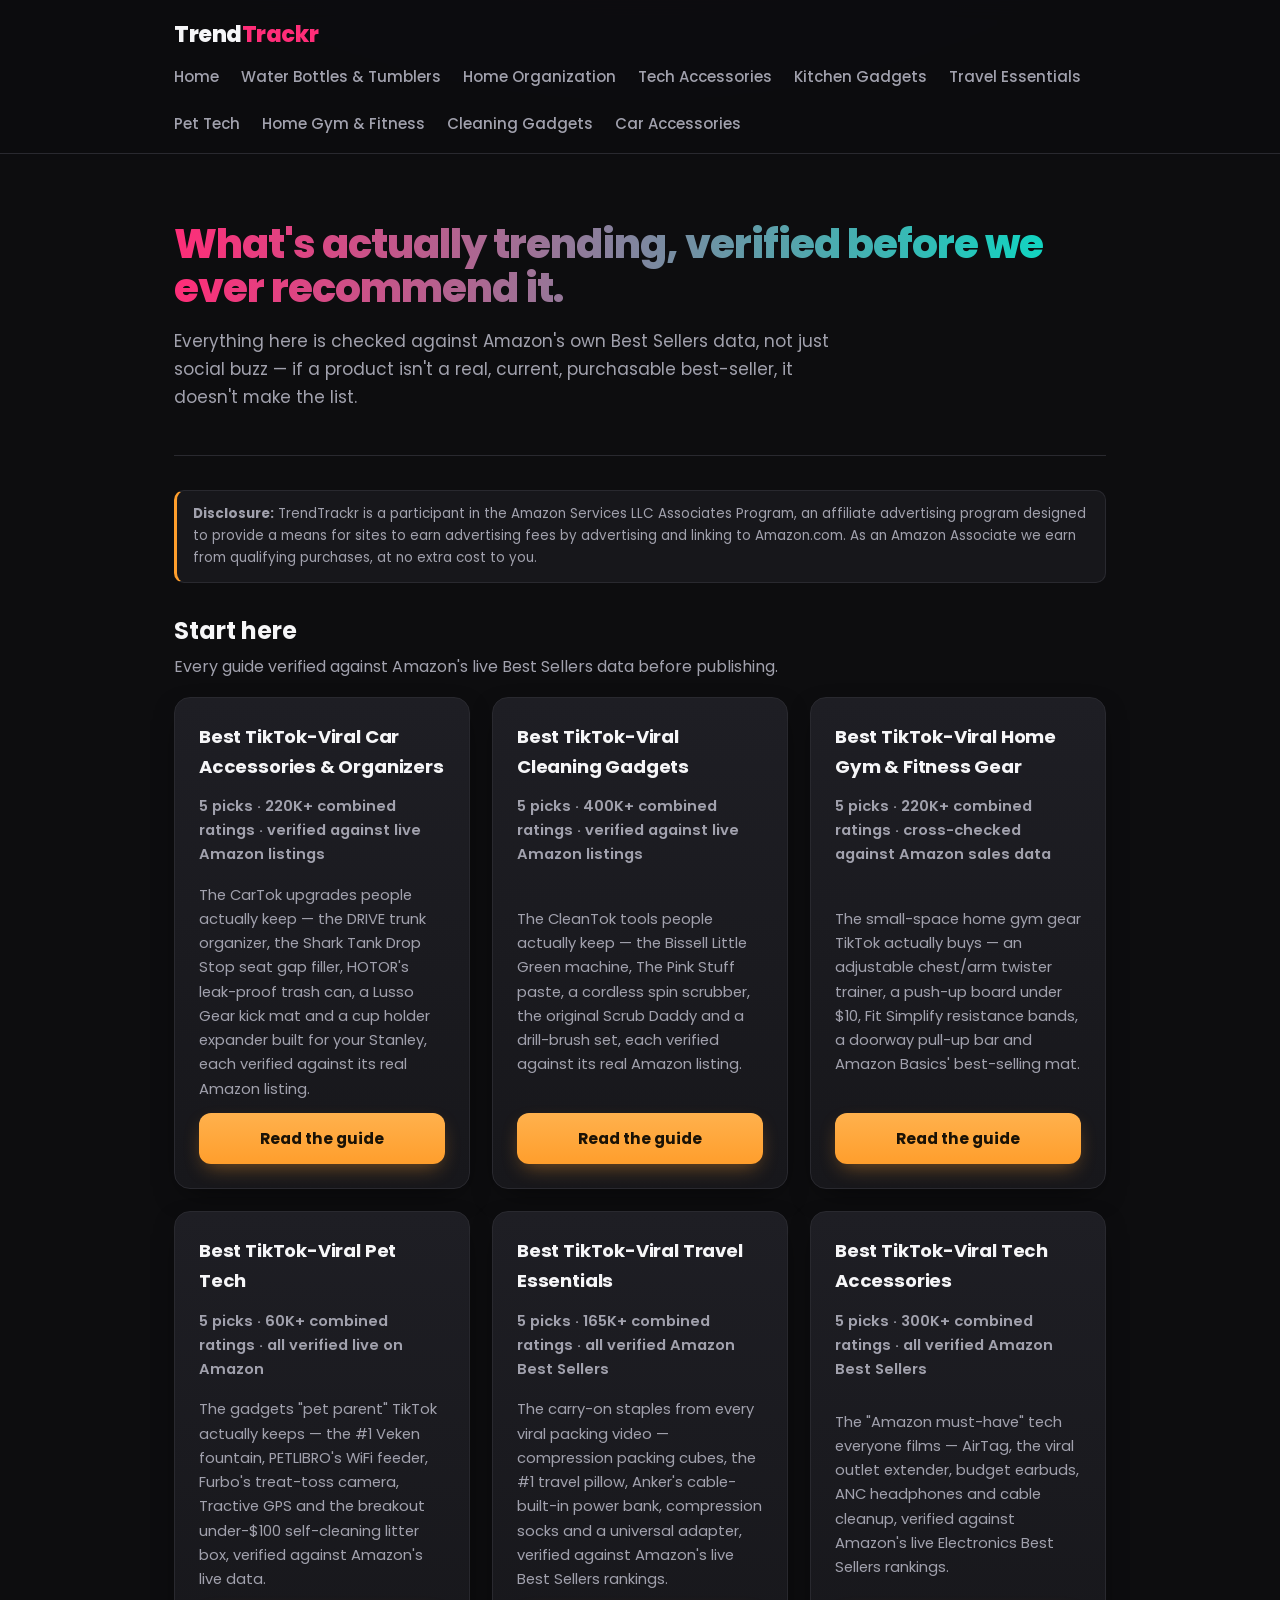
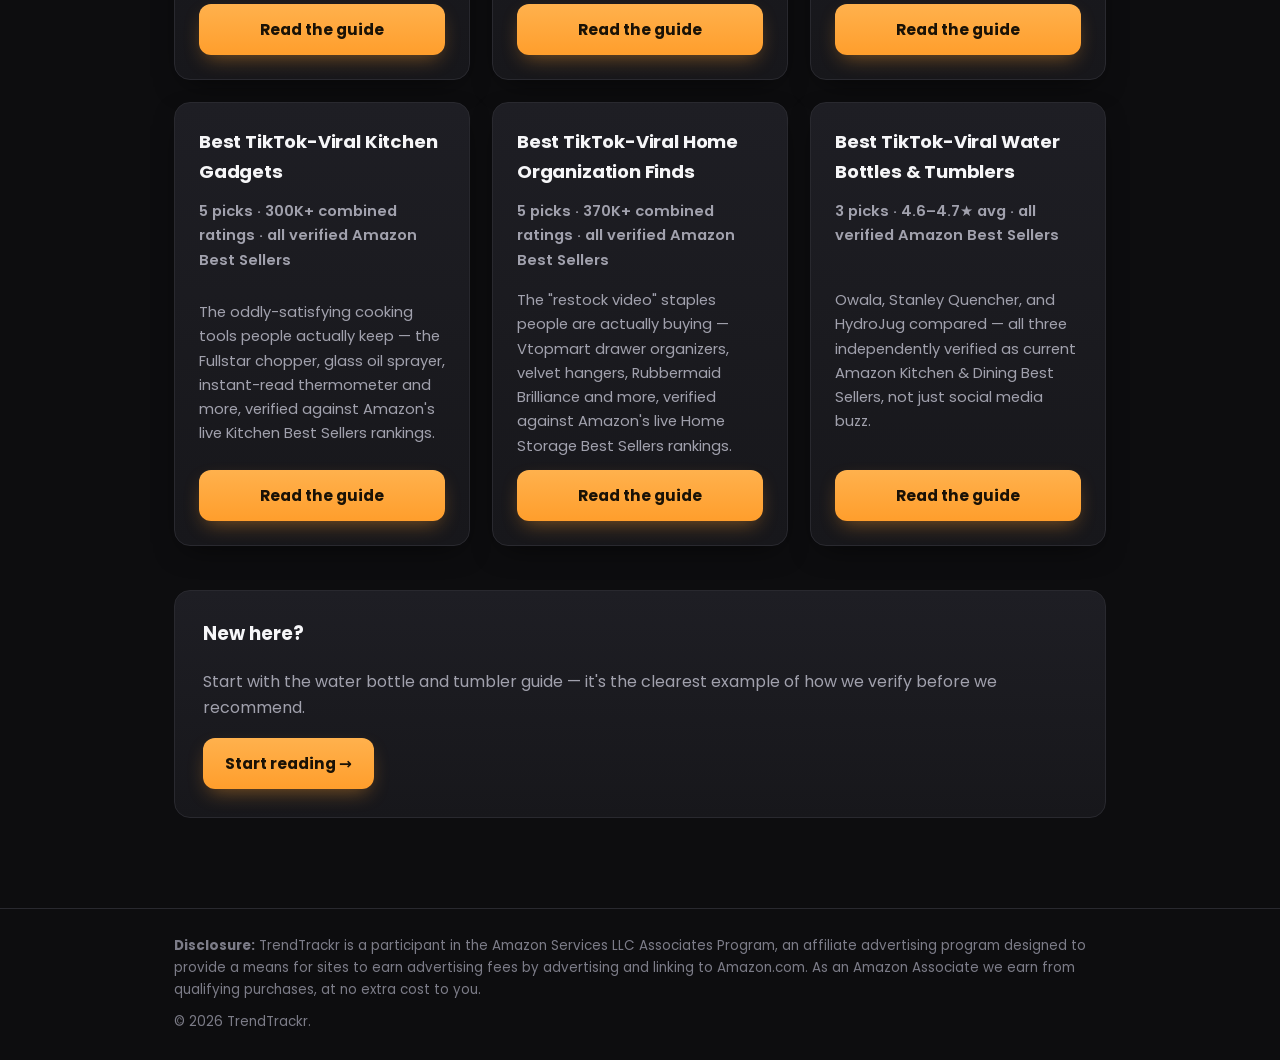
==== index.html @ 3c00b28a "Homepage card + nav link + sitemap entry for car accessories article" ====
<!DOCTYPE html>
<html lang="en">
<head>
<meta charset="UTF-8">
<meta name="viewport" content="width=device-width, initial-scale=1.0">
<title>TrendTrackr | What's Actually Trending, Verified</title>
<meta name="description" content="TikTok-viral products, checked against real Amazon Best Sellers data before we ever recommend them.">
<meta name="google-site-verification" content="r_B2zjiQAnIxKXjJ2a3pDWvIfZDpIM44i33YSYHviGo" />
<meta name="p:domain_verify" content="13d954aa03de119d3a47d94565e8476b"/>
<meta property="og:type" content="website">
<meta property="og:title" content="TrendTrackr | What's Actually Trending, Verified">
<meta property="og:description" content="TikTok-viral products, checked against real Amazon Best Sellers data before we ever recommend them.">
<meta property="og:image" content="https://jcallahan10.github.io/trendtrackr/images/og-water-bottles.png">
<meta property="og:image:width" content="1200">
<meta property="og:image:height" content="630">
<meta property="og:url" content="https://jcallahan10.github.io/trendtrackr/">
<meta name="twitter:card" content="summary_large_image">
<meta name="twitter:title" content="TrendTrackr | What's Actually Trending, Verified">
<meta name="twitter:image" content="https://jcallahan10.github.io/trendtrackr/images/og-water-bottles.png">
<link rel="stylesheet" href="css/style.css">

<!-- ================= ANALYTICS TRACKERS (placeholders — swap IDs before relying on the data) ================= -->
<script async src="https://www.googletagmanager.com/gtag/js?id=G-QZNTTBBY76"></script>
<script>
window.dataLayer = window.dataLayer || [];
function gtag(){dataLayer.push(arguments);}
gtag('js', new Date());
gtag('config', 'G-QZNTTBBY76'); // Real GA4 property: TrendTrackr (created 2026-07-17)
</script>
<script>
!function(e){if(!window.pintrk){window.pintrk=function(){window.pintrk.queue.push(
Array.prototype.slice.call(arguments))};var n=window.pintrk;n.queue=[],n.version="3.0";
var t=document.createElement("script");t.async=!0,t.src=e;var r=document.getElementsByTagName("script")[0];
r.parentNode.insertBefore(t,r)}}("https://s.pinimg.com/ct/core.js");
pintrk('load', 'PINTEREST_TAG_ID_PLACEHOLDER'); // TODO: still needs a real Pinterest tag ID (no Pinterest business account set up yet)
pintrk('page');
</script>
<script>
// Shared click/scroll tracking helper — used on this page and every article page.
// This is what feeds the per-product CTR the CRO subagent script reads from GA4.
function ttTrack(eventName, label){
if (typeof gtag === 'function') gtag('event', eventName, { link_label: label });
if (typeof pintrk === 'function') pintrk('track', 'custom', { event_name: eventName, label: label });
}
window.addEventListener('DOMContentLoaded', function(){
let maxScroll = 0;
window.addEventListener('scroll', function(){
const scrollable = document.body.scrollHeight - window.innerHeight;
if (scrollable <= 0) return;
const pct = Math.round((window.scrollY / scrollable) * 100);
if (pct >= maxScroll + 25) { maxScroll = pct; ttTrack('scroll_depth', pct + '%'); }
});
});
</script>
<!-- /================= END ANALYTICS TRACKERS ================= -->
</head>
<body>

<header class="site">
<div class="wrap">
<div class="logo">Trend<span>Trackr</span></div>
<nav class="site">
<a href="index.html">Home</a>
<a href="articles/best-viral-water-bottles-tumblers.html">Water Bottles &amp; Tumblers</a>
<a href="articles/best-tiktok-viral-home-organization.html">Home Organization</a>
<a href="articles/best-tiktok-viral-tech-accessories.html">Tech Accessories</a>
<a href="articles/best-tiktok-viral-kitchen-gadgets.html">Kitchen Gadgets</a>
<a href="articles/best-tiktok-viral-travel-essentials.html">Travel Essentials</a>
<a href="articles/best-tiktok-viral-pet-tech.html">Pet Tech</a>
<a href="articles/best-tiktok-viral-home-gym-fitness.html">Home Gym &amp; Fitness</a>
<a href="articles/best-tiktok-viral-cleaning-gadgets.html">Cleaning Gadgets</a>
<a href="articles/best-tiktok-viral-car-accessories.html">Car Accessories</a>
</nav>
</div>
</header>

<main>
<div class="hero">
<h1>What's actually trending, verified before we ever recommend it.</h1>
<p>Everything here is checked against Amazon's own Best Sellers data, not just social buzz — if a product isn't a real, current, purchasable best-seller, it doesn't make the list.</p>
</div>

<section class="disclosure">
<strong>Disclosure:</strong> TrendTrackr is a participant in the Amazon Services LLC Associates Program, an affiliate advertising program designed to provide a means for sites to earn advertising fees by advertising and linking to Amazon.com. As an Amazon Associate we earn from qualifying purchases, at no extra cost to you.
</section>

<h2 style="margin-bottom: 4px;">Start here</h2>
<p style="color: var(--muted); margin-top: 4px;">Every guide verified against Amazon's live Best Sellers data before publishing.</p>

<div class="grid">
<div class="card">
<a href="articles/best-tiktok-viral-car-accessories.html" style="color:inherit; text-decoration:none;" onclick="ttTrack('article_click','car_card_title')">
<h3>Best TikTok-Viral Car Accessories &amp; Organizers</h3>
</a>
<p class="rating" style="margin:0 0 4px;">5 picks &middot; 220K+ combined ratings &middot; verified against live Amazon listings</p>
<p>The CarTok upgrades people actually keep — the DRIVE trunk organizer, the Shark Tank Drop Stop seat gap filler, HOTOR's leak-proof trash can, a Lusso Gear kick mat and a cup holder expander built for your Stanley, each verified against its real Amazon listing.</p>
<a class="btn" href="articles/best-tiktok-viral-car-accessories.html" onclick="ttTrack('article_click','car_card_button')">Read the guide</a>
</div>
<div class="card">
<a href="articles/best-tiktok-viral-cleaning-gadgets.html" style="color:inherit; text-decoration:none;" onclick="ttTrack('article_click','cleaning_card_title')">
<h3>Best TikTok-Viral Cleaning Gadgets</h3>
</a>
<p class="rating" style="margin:0 0 4px;">5 picks &middot; 400K+ combined ratings &middot; verified against live Amazon listings</p>
<p>The CleanTok tools people actually keep — the Bissell Little Green machine, The Pink Stuff paste, a cordless spin scrubber, the original Scrub Daddy and a drill-brush set, each verified against its real Amazon listing.</p>
<a class="btn" href="articles/best-tiktok-viral-cleaning-gadgets.html" onclick="ttTrack('article_click','cleaning_card_button')">Read the guide</a>
</div>
<div class="card">
<a href="articles/best-tiktok-viral-home-gym-fitness.html" style="color:inherit; text-decoration:none;" onclick="ttTrack('article_click','fitness_card_title')">
<h3>Best TikTok-Viral Home Gym &amp; Fitness Gear</h3>
</a>
<p class="rating" style="margin:0 0 4px;">5 picks &middot; 220K+ combined ratings &middot; cross-checked against Amazon sales data</p>
<p>The small-space home gym gear TikTok actually buys — an adjustable chest/arm twister trainer, a push-up board under $10, Fit Simplify resistance bands, a doorway pull-up bar and Amazon Basics' best-selling mat.</p>
<a class="btn" href="articles/best-tiktok-viral-home-gym-fitness.html" onclick="ttTrack('article_click','fitness_card_button')">Read the guide</a>
</div>
<div class="card">
<a href="articles/best-tiktok-viral-pet-tech.html" style="color:inherit; text-decoration:none;" onclick="ttTrack('article_click','pettech_card_title')">
<h3>Best TikTok-Viral Pet Tech</h3>
</a>
<p class="rating" style="margin:0 0 4px;">5 picks &middot; 60K+ combined ratings &middot; all verified live on Amazon</p>
<p>The gadgets "pet parent" TikTok actually keeps — the #1 Veken fountain, PETLIBRO's WiFi feeder, Furbo's treat-toss camera, Tractive GPS and the breakout under-$100 self-cleaning litter box, verified against Amazon's live data.</p>
<a class="btn" href="articles/best-tiktok-viral-pet-tech.html" onclick="ttTrack('article_click','pettech_card_button')">Read the guide</a>
</div>
<div class="card">
<a href="articles/best-tiktok-viral-travel-essentials.html" style="color:inherit; text-decoration:none;" onclick="ttTrack('article_click','travel_card_title')">
<h3>Best TikTok-Viral Travel Essentials</h3>
</a>
<p class="rating" style="margin:0 0 4px;">5 picks &middot; 165K+ combined ratings &middot; all verified Amazon Best Sellers</p>
<p>The carry-on staples from every viral packing video — compression packing cubes, the #1 travel pillow, Anker's cable-built-in power bank, compression socks and a universal adapter, verified against Amazon's live Best Sellers rankings.</p>
<a class="btn" href="articles/best-tiktok-viral-travel-essentials.html" onclick="ttTrack('article_click','travel_card_button')">Read the guide</a>
</div>
<div class="card">
<a href="articles/best-tiktok-viral-tech-accessories.html" style="color:inherit; text-decoration:none;" onclick="ttTrack('article_click','tech_card_title')">
<h3>Best TikTok-Viral Tech Accessories</h3>
</a>
<p class="rating" style="margin:0 0 4px;">5 picks &middot; 300K+ combined ratings &middot; all verified Amazon Best Sellers</p>
<p>The "Amazon must-have" tech everyone films — AirTag, the viral outlet extender, budget earbuds, ANC headphones and cable cleanup, verified against Amazon's live Electronics Best Sellers rankings.</p>
<a class="btn" href="articles/best-tiktok-viral-tech-accessories.html" onclick="ttTrack('article_click','tech_card_button')">Read the guide</a>
</div>
<div class="card">
<a href="articles/best-tiktok-viral-kitchen-gadgets.html" style="color:inherit; text-decoration:none;" onclick="ttTrack('article_click','kitchen_card_title')">
<h3>Best TikTok-Viral Kitchen Gadgets</h3>
</a>
<p class="rating" style="margin:0 0 4px;">5 picks &middot; 300K+ combined ratings &middot; all verified Amazon Best Sellers</p>
<p>The oddly-satisfying cooking tools people actually keep — the Fullstar chopper, glass oil sprayer, instant-read thermometer and more, verified against Amazon's live Kitchen Best Sellers rankings.</p>
<a class="btn" href="articles/best-tiktok-viral-kitchen-gadgets.html" onclick="ttTrack('article_click','kitchen_card_button')">Read the guide</a>
</div>
<div class="card">
<a href="articles/best-tiktok-viral-home-organization.html" style="color:inherit; text-decoration:none;" onclick="ttTrack('article_click','homeorg_card_title')">
<h3>Best TikTok-Viral Home Organization Finds</h3>
</a>
<p class="rating" style="margin:0 0 4px;">5 picks &middot; 370K+ combined ratings &middot; all verified Amazon Best Sellers</p>
<p>The "restock video" staples people are actually buying — Vtopmart drawer organizers, velvet hangers, Rubbermaid Brilliance and more, verified against Amazon's live Home Storage Best Sellers rankings.</p>
<a class="btn" href="articles/best-tiktok-viral-home-organization.html" onclick="ttTrack('article_click','homeorg_card_button')">Read the guide</a>
</div>
<div class="card">
<a href="articles/best-viral-water-bottles-tumblers.html" style="color:inherit; text-decoration:none;" onclick="ttTrack('article_click','water_bottles_card_title')">
<h3>Best TikTok-Viral Water Bottles &amp; Tumblers</h3>
</a>
<p class="rating" style="margin:0 0 4px;">3 picks &middot; 4.6&ndash;4.7&#9733; avg &middot; all verified Amazon Best Sellers</p>
<p>Owala, Stanley Quencher, and HydroJug compared — all three independently verified as current Amazon Kitchen &amp; Dining Best Sellers, not just social media buzz.</p>
<a class="btn" href="articles/best-viral-water-bottles-tumblers.html" onclick="ttTrack('article_click','water_bottles_card_button')">Read the guide</a>
</div>
</div>

<div class="cta">
<h3>New here?</h3>
<p>Start with the water bottle and tumbler guide — it's the clearest example of how we verify before we recommend.</p>
<a class="btn" href="articles/best-viral-water-bottles-tumblers.html">Start reading &rarr;</a>
</div>
</main>

<footer class="site">
<div class="wrap">
<p style="margin: 0 0 10px;"><strong>Disclosure:</strong> TrendTrackr is a participant in the Amazon Services LLC Associates Program, an affiliate advertising program designed to provide a means for sites to earn advertising fees by advertising and linking to Amazon.com. As an Amazon Associate we earn from qualifying purchases, at no extra cost to you.</p>
<p style="margin:0;">&copy; 2026 TrendTrackr.</p>
</div>
</footer>

</body>
</html>
---- css/style.css ----
@import url('https://fonts.googleapis.com/css2?family=Poppins:wght@400;500;600;700;800&display=swap');

/* ============================================================
   TrendTrackr design system — dark, modern, conversion-tuned.
   Brand identity = pink→teal gradient. CTA color = amber (used
   ONLY on action buttons so the eye always knows where to click).
   ============================================================ */

:root {
  --bg: #0d0d0f;
  --bg-glow: #17131c;
  --surface: #17171b;
  --surface-2: #1e1e24;
  --fg: #f6f6f8;
  --muted: #a1a1ad;
  --muted-2: #7c7c88;
  --brand: #ff2d78;
  --brand-2: #00e0c6;
  --cta: #ff9e2c;          /* CTA amber — reserved for buttons */
  --cta-ink: #1a1206;
  --gold: #ffcf5c;
  --border: #29292f;
  --border-lift: #35353d;
  --radius: 16px;
  --radius-sm: 10px;
  --shadow: 0 10px 30px -12px rgba(0,0,0,0.7);
  --shadow-cta: 0 8px 20px -6px rgba(255,158,44,0.45);
}

* { box-sizing: border-box; }

body {
  margin: 0;
  background:
    radial-gradient(900px 500px at 50% -8%, var(--bg-glow), transparent 70%),
    var(--bg);
  color: var(--fg);
  font-family: 'Poppins', system-ui, -apple-system, sans-serif;
  line-height: 1.65;
  -webkit-font-smoothing: antialiased;
}

.wrap { max-width: 980px; margin: 0 auto; padding: 0 24px; }
a { color: var(--brand-2); }

/* ---------- Header ---------- */
header.site {
  border-bottom: 1px solid var(--border);
  position: sticky; top: 0; z-index: 20;
  background: rgba(13,13,15,0.82);
  backdrop-filter: blur(10px);
}
header.site .wrap {
  display: flex; align-items: center; justify-content: space-between;
  padding: 16px 24px; flex-wrap: wrap; gap: 12px;
}
.logo { font-weight: 800; font-size: 1.4rem; letter-spacing: -0.02em; }
.logo span { color: var(--brand); }
nav.site { display: flex; gap: 22px; flex-wrap: wrap; }
nav.site a {
  color: var(--muted); text-decoration: none; font-weight: 500; font-size: 0.94rem;
  transition: color .15s ease;
}
nav.site a:hover { color: var(--fg); }

/* ---------- Main / hero ---------- */
main { max-width: 980px; margin: 0 auto; padding: 40px 24px 90px; }

.hero { padding: 28px 0 26px; border-bottom: 1px solid var(--border); margin-bottom: 34px; }
.hero h1, article h1 {
  font-size: clamp(1.9rem, 4.5vw, 2.5rem); font-weight: 800;
  letter-spacing: -0.025em; line-height: 1.12; margin: 0 0 12px;
}
.hero h1 {
  background: linear-gradient(92deg, var(--brand), var(--brand-2));
  -webkit-background-clip: text; background-clip: text; color: transparent;
}
.hero p { color: var(--muted); font-size: 1.06rem; max-width: 660px; }

article h1 { margin-bottom: 6px; }
p.meta { color: var(--muted-2); font-size: 0.85rem; margin: 0 0 20px; }
.byline { color: var(--muted); font-size: 0.9rem; margin: 0 0 22px; }
.byline strong { color: var(--fg); font-weight: 600; }

/* ---------- FTC disclosure (above the fold) ---------- */
section.disclosure, .disclosure-inline {
  background: var(--surface); border: 1px solid var(--border);
  border-left: 3px solid var(--cta);
  border-radius: var(--radius-sm); padding: 12px 16px;
  font-size: 0.84rem; color: var(--muted); margin-bottom: 28px;
}
.disclosure-inline { margin: 0 0 26px; }

/* ---------- Homepage cards ---------- */
.grid { display: grid; grid-template-columns: repeat(auto-fill, minmax(270px, 1fr)); gap: 22px; }
.card {
  background: linear-gradient(180deg, var(--surface-2), var(--surface));
  border: 1px solid var(--border); border-radius: var(--radius);
  padding: 24px; display: flex; flex-direction: column; gap: 12px;
  box-shadow: var(--shadow); transition: transform .18s ease, border-color .18s ease;
}
.card:hover { transform: translateY(-4px); border-color: var(--border-lift); }
.card h3 { margin: 0; font-size: 1.14rem; letter-spacing: -0.01em; }
.card p { color: var(--muted); font-size: 0.92rem; margin: 0; flex-grow: 1; }
.card .eyebrow { font-size: .72rem; font-weight: 700; text-transform: uppercase; letter-spacing: .06em; color: var(--brand-2); }

/* ---------- CTA buttons (the ONE amber action color) ---------- */
.btn {
  display: inline-flex; align-items: center; justify-content: center; gap: 8px;
  background: linear-gradient(180deg, #ffb14d, var(--cta));
  color: var(--cta-ink); text-decoration: none; font-weight: 700;
  padding: 13px 22px; border-radius: 12px; font-size: 0.96rem;
  text-align: center; min-height: 48px; border: 0; cursor: pointer;
  box-shadow: var(--shadow-cta); transition: transform .15s ease, filter .15s ease;
}
.btn:hover { transform: translateY(-2px); filter: brightness(1.05); }
.btn--block { width: 100%; }
.btn--sm { padding: 9px 14px; min-height: 40px; font-size: 0.85rem; border-radius: 10px; }
.cta-note { color: var(--muted-2); font-size: 0.8rem; margin: 8px 0 0; text-align: center; }

/* ---------- Award badges ---------- */
.badge {
  display: inline-block; font-size: 0.72rem; font-weight: 800; letter-spacing: 0.04em;
  text-transform: uppercase; padding: 4px 11px; border-radius: 999px;
  color: #10100c; background: var(--gold);
}
.badge--overall { background: linear-gradient(90deg, var(--gold), #ffe39a); color: #241a03; }
.badge--value   { background: linear-gradient(90deg, var(--brand-2), #6bfff0); color: #04241f; }
.badge--budget  { background: linear-gradient(90deg, #8b7bff, #b9aaff); color: #140b33; }
.badge--premium { background: linear-gradient(90deg, var(--brand), #ff86b3); color: #330417; }

/* ---------- Quick Picks (verdict-first card row) ---------- */
section.quick-picks {
  background: linear-gradient(180deg, var(--surface-2), var(--surface));
  border: 1px solid var(--border-lift); border-radius: var(--radius);
  padding: 22px; margin-bottom: 32px; box-shadow: var(--shadow);
}
section.quick-picks > h2 {
  margin: 0 0 16px; font-size: 0.82rem; color: var(--muted);
  text-transform: uppercase; letter-spacing: 0.08em;
}
.qp-grid { display: grid; grid-template-columns: repeat(auto-fit, minmax(200px, 1fr)); gap: 14px; }
.qp-card {
  background: var(--bg); border: 1px solid var(--border); border-radius: var(--radius-sm);
  padding: 16px; display: flex; flex-direction: column; gap: 9px;
}
.qp-card .qp-name { font-weight: 700; font-size: 1.02rem; line-height: 1.3; }
.qp-card .qp-why { color: var(--muted); font-size: 0.86rem; flex-grow: 1; margin: 0; }
/* legacy quick-picks list still supported */
section.quick-picks ul { list-style: none; padding: 0; margin: 0; display: flex; flex-direction: column; gap: 10px; }
section.quick-picks li { display: flex; align-items: center; gap: 6px; flex-wrap: wrap; }
section.quick-picks a { color: var(--fg); text-decoration: none; font-weight: 600; }
section.quick-picks a:hover { color: var(--cta); }
.qp-label {
  display: inline-block; background: var(--gold); color: #1a1403;
  font-size: 0.7rem; font-weight: 800; padding: 3px 10px; border-radius: 999px;
  margin-right: 6px; text-transform: uppercase; letter-spacing: 0.03em;
}

/* ---------- Comparison table ---------- */
.compare-wrap { overflow-x: auto; margin: 0 0 34px; border: 1px solid var(--border); border-radius: var(--radius); }
table.compare { width: 100%; border-collapse: collapse; min-width: 560px; font-size: 0.9rem; }
table.compare th, table.compare td { padding: 13px 15px; text-align: left; border-bottom: 1px solid var(--border); vertical-align: middle; }
table.compare thead th { background: var(--surface-2); color: var(--muted); font-size: 0.74rem; text-transform: uppercase; letter-spacing: 0.05em; }
table.compare tbody tr:last-child td { border-bottom: 0; }
table.compare tbody tr:hover { background: rgba(255,255,255,0.02); }
table.compare .c-name { font-weight: 700; color: var(--fg); }
table.compare .c-rating { white-space: nowrap; color: var(--muted); }

/* ---------- Product blocks ---------- */
.product {
  background: linear-gradient(180deg, var(--surface), var(--bg));
  border: 1px solid var(--border); border-radius: var(--radius);
  padding: 28px; margin-bottom: 24px; scroll-margin-top: 84px;
  transition: border-color .18s ease;
}
.product:hover { border-color: var(--border-lift); }
.product .rank { color: var(--muted-2); font-weight: 800; font-size: 0.9rem; }
.pick-tag { /* legacy alias → styled like a badge */
  display: inline-block; background: linear-gradient(90deg, var(--brand-2), #6bfff0);
  color: #04241f; font-weight: 800; font-size: 0.74rem; padding: 4px 12px;
  border-radius: 999px; margin-bottom: 12px; text-transform: uppercase; letter-spacing: 0.03em;
}
.product h3 { margin: 8px 0 8px; font-size: 1.3rem; letter-spacing: -0.01em; }
.rating { color: var(--gold); font-size: 0.9rem; margin-bottom: 12px; font-weight: 600; }
.rating .rating-count { color: var(--muted); font-weight: 400; }
.verdict { color: var(--fg); font-size: 1rem; margin: 0 0 14px; }

.pros-cons { display: grid; grid-template-columns: 1fr 1fr; gap: 22px; margin: 18px 0; }
.pros h4, .cons h4 { font-size: 0.82rem; text-transform: uppercase; letter-spacing: 0.05em; margin: 0 0 8px; }
.pros h4 { color: var(--brand-2); }
.cons h4 { color: var(--brand); }
.pros ul, .cons ul { margin: 0; padding-left: 18px; color: var(--muted); font-size: 0.92rem; }
.pros li, .cons li { margin-bottom: 5px; }

.price-note { color: var(--muted); font-size: 0.9rem; margin: 4px 0 16px; }
.buy-row { display: flex; flex-direction: column; align-items: stretch; gap: 4px; }

/* ---------- Trust: how we picked ---------- */
.how-we-picked {
  background: var(--surface); border: 1px solid var(--border); border-radius: var(--radius);
  padding: 22px 24px; margin: 8px 0 34px;
}
.how-we-picked h2 { margin: 0 0 10px; font-size: 1.1rem; }
.how-we-picked p { color: var(--muted); font-size: 0.94rem; margin: 0 0 8px; }

/* ---------- Section headings & TOC ---------- */
article h2.section { font-size: 1.4rem; letter-spacing: -0.01em; margin: 36px 0 14px; }
.toc { display: flex; flex-wrap: wrap; gap: 8px; margin: 0 0 30px; }
.toc a {
  font-size: 0.84rem; color: var(--muted); text-decoration: none;
  border: 1px solid var(--border); border-radius: 999px; padding: 6px 13px;
  transition: color .15s ease, border-color .15s ease;
}
.toc a:hover { color: var(--fg); border-color: var(--border-lift); }

/* ---------- Closing CTA + Pinterest save ---------- */
.cta {
  margin-top: 44px; background: linear-gradient(180deg, var(--surface-2), var(--surface));
  border: 1px solid var(--border); border-radius: var(--radius); padding: 28px;
}
.cta h3 { margin-top: 0; }
.cta p { color: var(--muted); }
.pin-save {
  display: inline-flex; align-items: center; gap: 8px; color: var(--muted);
  text-decoration: none; font-size: 0.88rem; border: 1px solid var(--border);
  border-radius: 10px; padding: 9px 15px; transition: border-color .15s ease, color .15s ease;
}
.pin-save:hover { color: var(--fg); border-color: var(--border-lift); }

/* ---------- Footer ---------- */
footer.site { border-top: 1px solid var(--border); padding: 26px 0; color: var(--muted-2); font-size: 0.84rem; }
footer.site .wrap p { margin: 0 0 10px; }

/* ---------- Responsive ---------- */
@media (max-width: 600px) {
  main { padding: 28px 18px 70px; }
  .wrap { padding: 0 18px; }
  .pros-cons { grid-template-columns: 1fr; gap: 14px; }
  .qp-grid { grid-template-columns: 1fr; }
  .product { padding: 22px; }
  .btn { width: 100%; }
}
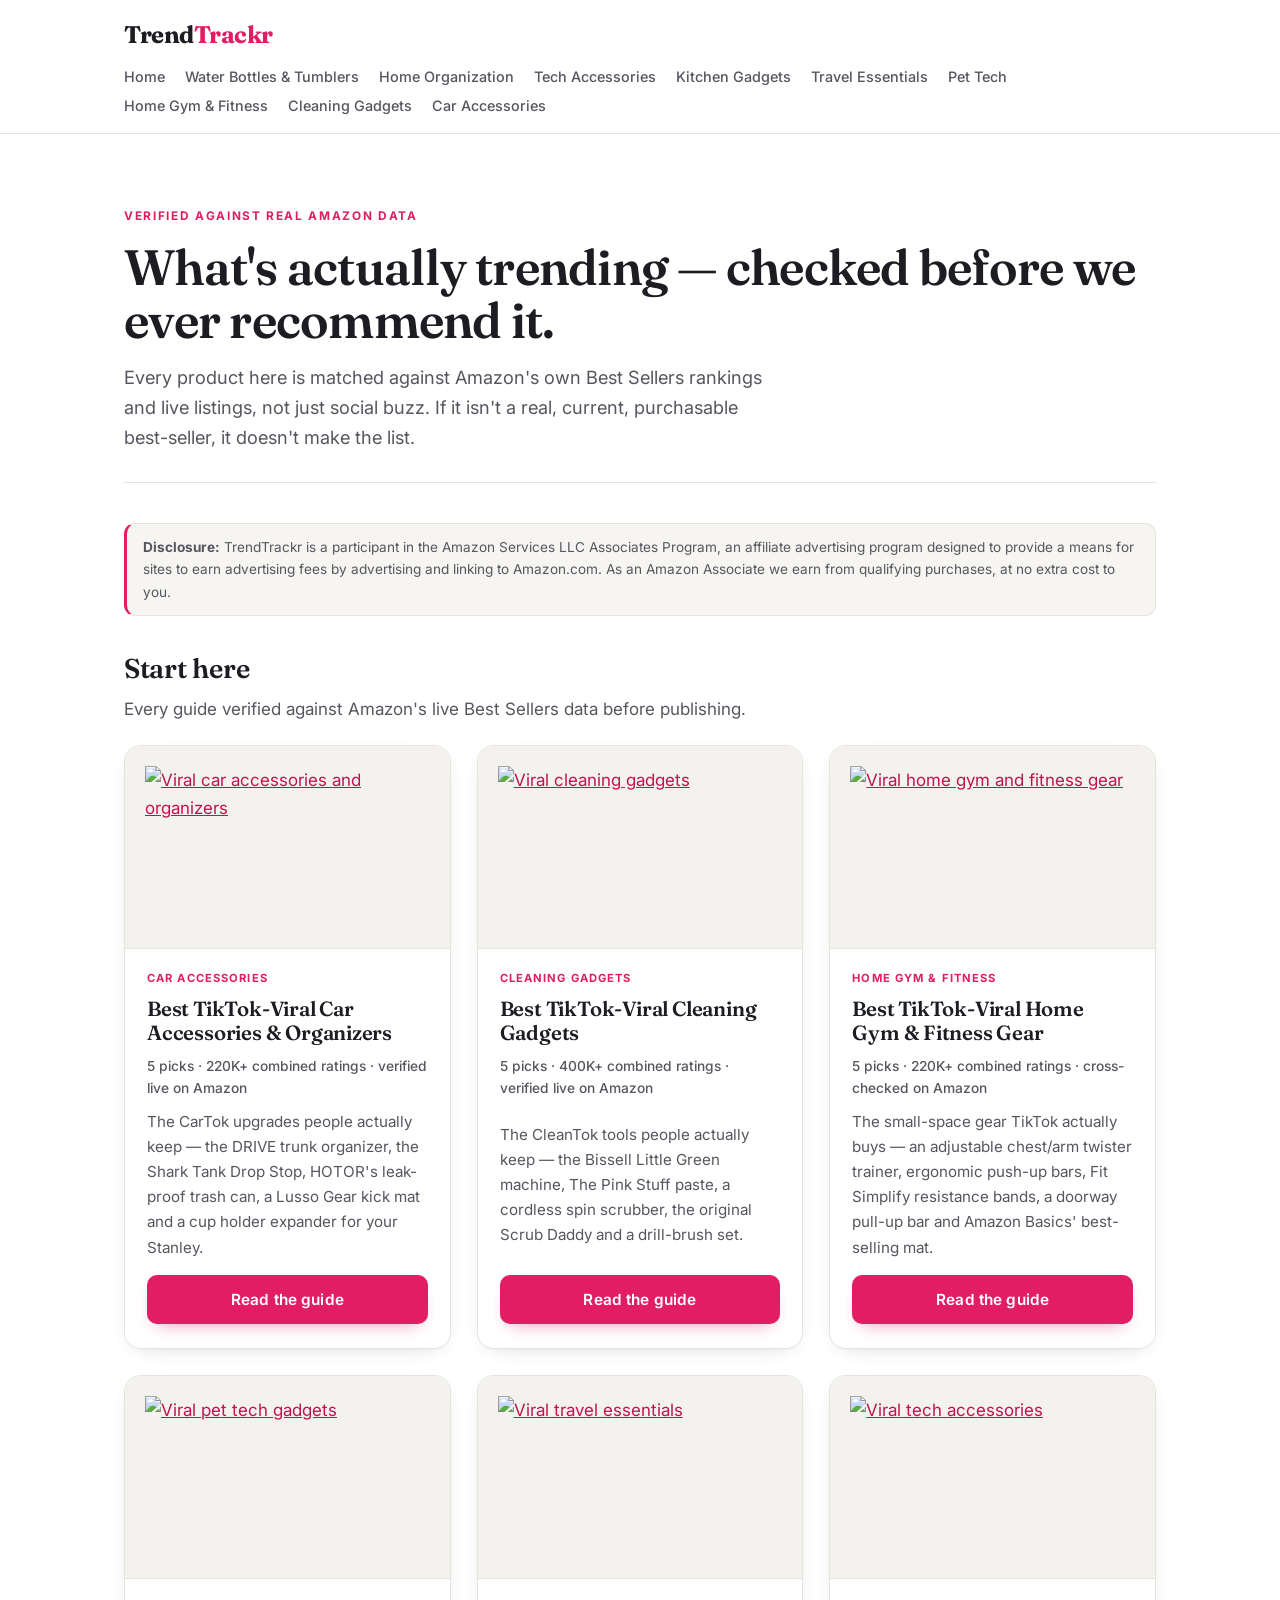
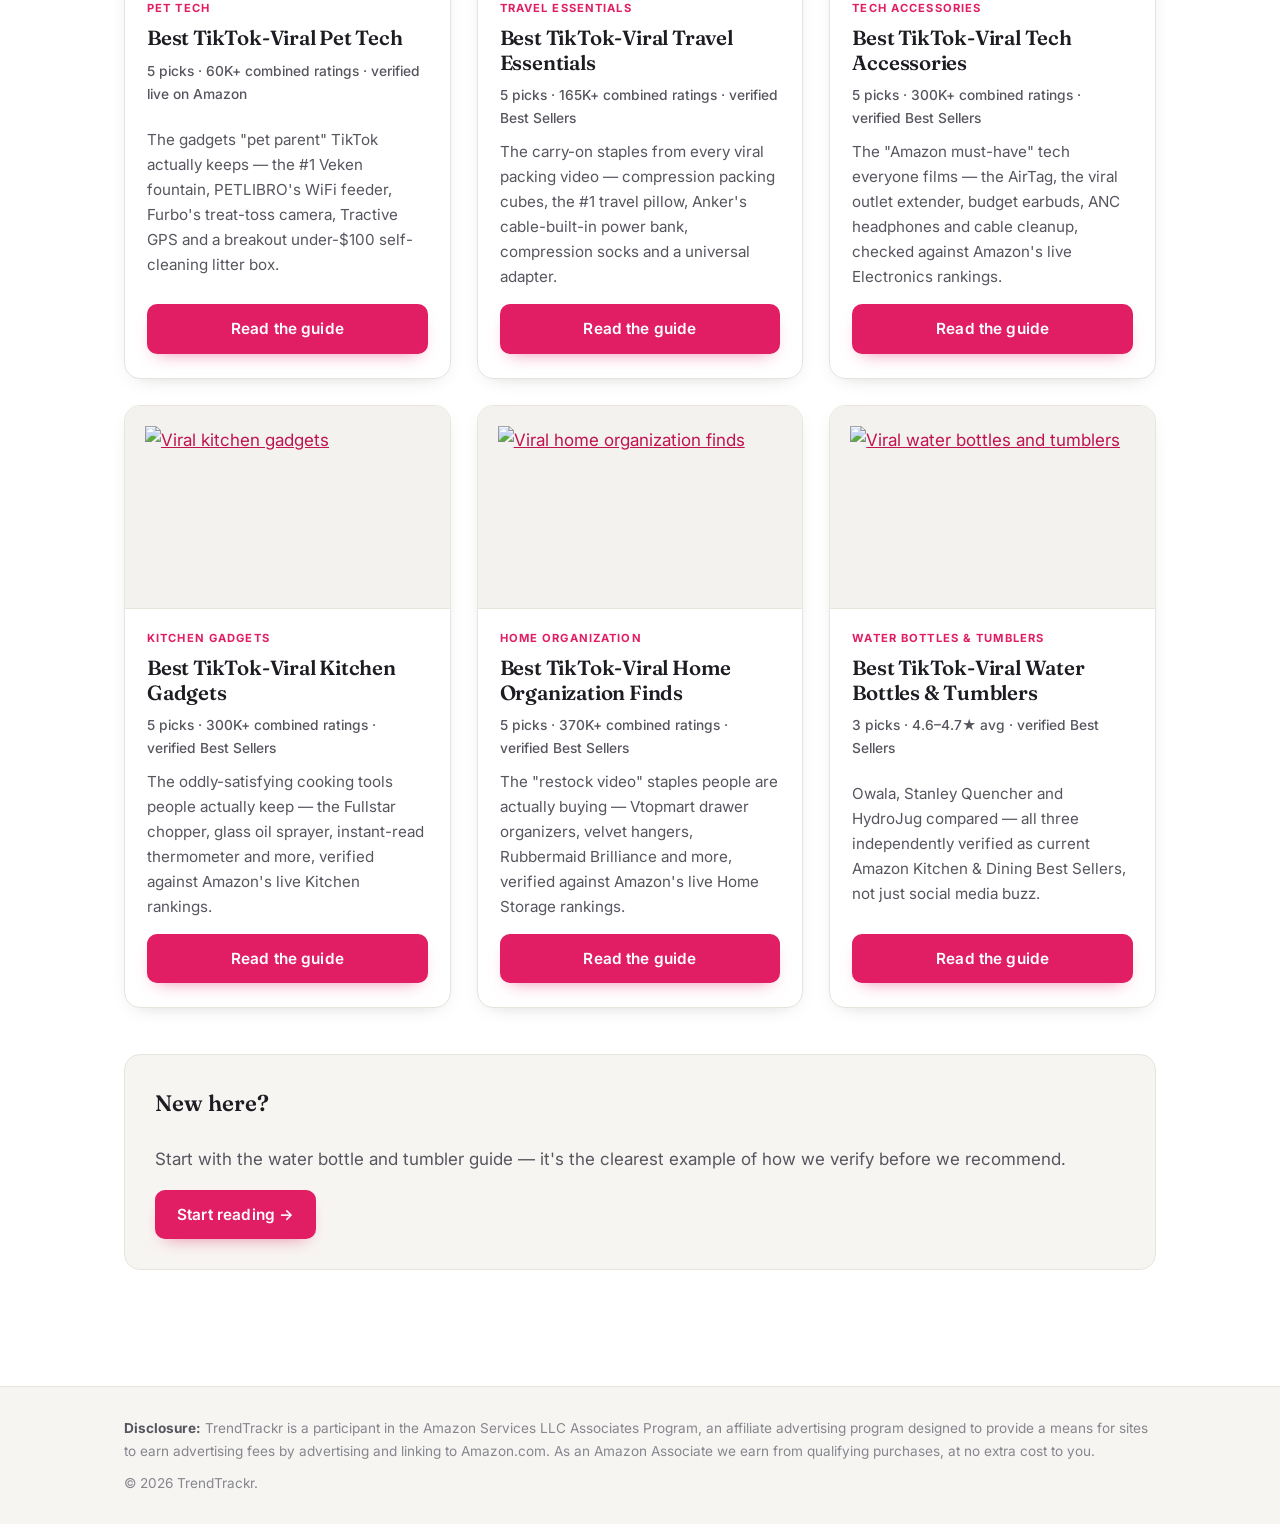
==== commit 5418edf7: "Redesign homepage: product-photo cards, editorial light theme" ====
--- a/index.html
+++ b/index.html
@@ -17,6 +17,7 @@
 <meta name="twitter:card" content="summary_large_image">
 <meta name="twitter:title" content="TrendTrackr | What's Actually Trending, Verified">
 <meta name="twitter:image" content="https://jcallahan10.github.io/trendtrackr/images/og-water-bottles.png">
+<link rel="preconnect" href="https://m.media-amazon.com">
 <link rel="stylesheet" href="css/style.css">
 
 <!-- ================= ANALYTICS TRACKERS (placeholders — swap IDs before relying on the data) ================= -->
@@ -37,7 +38,6 @@
 </script>
 <script>
 // Shared click/scroll tracking helper — used on this page and every article page.
-// This is what feeds the per-product CTR the CRO subagent script reads from GA4.
 function ttTrack(eventName, label){
 if (typeof gtag === 'function') gtag('event', eventName, { link_label: label });
 if (typeof pintrk === 'function') pintrk('track', 'custom', { event_name: eventName, label: label });
@@ -76,90 +76,121 @@
 
 <main>
 <div class="hero">
-<h1>What's actually trending, verified before we ever recommend it.</h1>
-<p>Everything here is checked against Amazon's own Best Sellers data, not just social buzz — if a product isn't a real, current, purchasable best-seller, it doesn't make the list.</p>
+<span class="eyebrow">Verified against real Amazon data</span>
+<h1>What's actually trending — checked before we ever recommend it.</h1>
+<p>Every product here is matched against Amazon's own Best Sellers rankings and live listings, not just social buzz. If it isn't a real, current, purchasable best-seller, it doesn't make the list.</p>
 </div>
 
 <section class="disclosure">
 <strong>Disclosure:</strong> TrendTrackr is a participant in the Amazon Services LLC Associates Program, an affiliate advertising program designed to provide a means for sites to earn advertising fees by advertising and linking to Amazon.com. As an Amazon Associate we earn from qualifying purchases, at no extra cost to you.
 </section>
 
-<h2 style="margin-bottom: 4px;">Start here</h2>
-<p style="color: var(--muted); margin-top: 4px;">Every guide verified against Amazon's live Best Sellers data before publishing.</p>
+<div class="section-head">
+<h2>Start here</h2>
+<p style="color: var(--muted); margin: 4px 0 0;">Every guide verified against Amazon's live Best Sellers data before publishing.</p>
+</div>
 
 <div class="grid">
-<div class="card">
-<a href="articles/best-tiktok-viral-car-accessories.html" style="color:inherit; text-decoration:none;" onclick="ttTrack('article_click','car_card_title')">
-<h3>Best TikTok-Viral Car Accessories &amp; Organizers</h3>
-</a>
-<p class="rating" style="margin:0 0 4px;">5 picks &middot; 220K+ combined ratings &middot; verified against live Amazon listings</p>
-<p>The CarTok upgrades people actually keep — the DRIVE trunk organizer, the Shark Tank Drop Stop seat gap filler, HOTOR's leak-proof trash can, a Lusso Gear kick mat and a cup holder expander built for your Stanley, each verified against its real Amazon listing.</p>
+
+<div class="card">
+<a class="card-media" href="articles/best-tiktok-viral-car-accessories.html" onclick="ttTrack('article_click','car_card_image')"><img src="https://m.media-amazon.com/images/I/71jSv9yNRZL._AC_SL500_.jpg" alt="Viral car accessories and organizers" loading="lazy"></a>
+<div class="card-body">
+<span class="card-eyebrow">Car Accessories</span>
+<a href="articles/best-tiktok-viral-car-accessories.html" style="color:inherit; text-decoration:none;" onclick="ttTrack('article_click','car_card_title')"><h3>Best TikTok-Viral Car Accessories &amp; Organizers</h3></a>
+<p class="rating">5 picks &middot; 220K+ combined ratings &middot; verified live on Amazon</p>
+<p>The CarTok upgrades people actually keep — the DRIVE trunk organizer, the Shark Tank Drop Stop, HOTOR's leak-proof trash can, a Lusso Gear kick mat and a cup holder expander for your Stanley.</p>
 <a class="btn" href="articles/best-tiktok-viral-car-accessories.html" onclick="ttTrack('article_click','car_card_button')">Read the guide</a>
 </div>
-<div class="card">
-<a href="articles/best-tiktok-viral-cleaning-gadgets.html" style="color:inherit; text-decoration:none;" onclick="ttTrack('article_click','cleaning_card_title')">
-<h3>Best TikTok-Viral Cleaning Gadgets</h3>
-</a>
-<p class="rating" style="margin:0 0 4px;">5 picks &middot; 400K+ combined ratings &middot; verified against live Amazon listings</p>
-<p>The CleanTok tools people actually keep — the Bissell Little Green machine, The Pink Stuff paste, a cordless spin scrubber, the original Scrub Daddy and a drill-brush set, each verified against its real Amazon listing.</p>
+</div>
+
+<div class="card">
+<a class="card-media" href="articles/best-tiktok-viral-cleaning-gadgets.html" onclick="ttTrack('article_click','cleaning_card_image')"><img src="https://m.media-amazon.com/images/I/717X5secGjL._AC_SL500_.jpg" alt="Viral cleaning gadgets" loading="lazy"></a>
+<div class="card-body">
+<span class="card-eyebrow">Cleaning Gadgets</span>
+<a href="articles/best-tiktok-viral-cleaning-gadgets.html" style="color:inherit; text-decoration:none;" onclick="ttTrack('article_click','cleaning_card_title')"><h3>Best TikTok-Viral Cleaning Gadgets</h3></a>
+<p class="rating">5 picks &middot; 400K+ combined ratings &middot; verified live on Amazon</p>
+<p>The CleanTok tools people actually keep — the Bissell Little Green machine, The Pink Stuff paste, a cordless spin scrubber, the original Scrub Daddy and a drill-brush set.</p>
 <a class="btn" href="articles/best-tiktok-viral-cleaning-gadgets.html" onclick="ttTrack('article_click','cleaning_card_button')">Read the guide</a>
 </div>
-<div class="card">
-<a href="articles/best-tiktok-viral-home-gym-fitness.html" style="color:inherit; text-decoration:none;" onclick="ttTrack('article_click','fitness_card_title')">
-<h3>Best TikTok-Viral Home Gym &amp; Fitness Gear</h3>
-</a>
-<p class="rating" style="margin:0 0 4px;">5 picks &middot; 220K+ combined ratings &middot; cross-checked against Amazon sales data</p>
-<p>The small-space home gym gear TikTok actually buys — an adjustable chest/arm twister trainer, a push-up board under $10, Fit Simplify resistance bands, a doorway pull-up bar and Amazon Basics' best-selling mat.</p>
+</div>
+
+<div class="card">
+<a class="card-media" href="articles/best-tiktok-viral-home-gym-fitness.html" onclick="ttTrack('article_click','fitness_card_image')"><img src="https://m.media-amazon.com/images/I/71NjIdEF5jL._AC_SL500_.jpg" alt="Viral home gym and fitness gear" loading="lazy"></a>
+<div class="card-body">
+<span class="card-eyebrow">Home Gym &amp; Fitness</span>
+<a href="articles/best-tiktok-viral-home-gym-fitness.html" style="color:inherit; text-decoration:none;" onclick="ttTrack('article_click','fitness_card_title')"><h3>Best TikTok-Viral Home Gym &amp; Fitness Gear</h3></a>
+<p class="rating">5 picks &middot; 220K+ combined ratings &middot; cross-checked on Amazon</p>
+<p>The small-space gear TikTok actually buys — an adjustable chest/arm twister trainer, ergonomic push-up bars, Fit Simplify resistance bands, a doorway pull-up bar and Amazon Basics' best-selling mat.</p>
 <a class="btn" href="articles/best-tiktok-viral-home-gym-fitness.html" onclick="ttTrack('article_click','fitness_card_button')">Read the guide</a>
 </div>
-<div class="card">
-<a href="articles/best-tiktok-viral-pet-tech.html" style="color:inherit; text-decoration:none;" onclick="ttTrack('article_click','pettech_card_title')">
-<h3>Best TikTok-Viral Pet Tech</h3>
-</a>
-<p class="rating" style="margin:0 0 4px;">5 picks &middot; 60K+ combined ratings &middot; all verified live on Amazon</p>
-<p>The gadgets "pet parent" TikTok actually keeps — the #1 Veken fountain, PETLIBRO's WiFi feeder, Furbo's treat-toss camera, Tractive GPS and the breakout under-$100 self-cleaning litter box, verified against Amazon's live data.</p>
+</div>
+
+<div class="card">
+<a class="card-media" href="articles/best-tiktok-viral-pet-tech.html" onclick="ttTrack('article_click','pettech_card_image')"><img src="https://m.media-amazon.com/images/I/610vx-FyZUL._AC_SL500_.jpg" alt="Viral pet tech gadgets" loading="lazy"></a>
+<div class="card-body">
+<span class="card-eyebrow">Pet Tech</span>
+<a href="articles/best-tiktok-viral-pet-tech.html" style="color:inherit; text-decoration:none;" onclick="ttTrack('article_click','pettech_card_title')"><h3>Best TikTok-Viral Pet Tech</h3></a>
+<p class="rating">5 picks &middot; 60K+ combined ratings &middot; verified live on Amazon</p>
+<p>The gadgets "pet parent" TikTok actually keeps — the #1 Veken fountain, PETLIBRO's WiFi feeder, Furbo's treat-toss camera, Tractive GPS and a breakout under-$100 self-cleaning litter box.</p>
 <a class="btn" href="articles/best-tiktok-viral-pet-tech.html" onclick="ttTrack('article_click','pettech_card_button')">Read the guide</a>
 </div>
-<div class="card">
-<a href="articles/best-tiktok-viral-travel-essentials.html" style="color:inherit; text-decoration:none;" onclick="ttTrack('article_click','travel_card_title')">
-<h3>Best TikTok-Viral Travel Essentials</h3>
-</a>
-<p class="rating" style="margin:0 0 4px;">5 picks &middot; 165K+ combined ratings &middot; all verified Amazon Best Sellers</p>
-<p>The carry-on staples from every viral packing video — compression packing cubes, the #1 travel pillow, Anker's cable-built-in power bank, compression socks and a universal adapter, verified against Amazon's live Best Sellers rankings.</p>
+</div>
+
+<div class="card">
+<a class="card-media" href="articles/best-tiktok-viral-travel-essentials.html" onclick="ttTrack('article_click','travel_card_image')"><img src="https://m.media-amazon.com/images/I/71QCzO1JwsL._AC_SL500_.jpg" alt="Viral travel essentials" loading="lazy"></a>
+<div class="card-body">
+<span class="card-eyebrow">Travel Essentials</span>
+<a href="articles/best-tiktok-viral-travel-essentials.html" style="color:inherit; text-decoration:none;" onclick="ttTrack('article_click','travel_card_title')"><h3>Best TikTok-Viral Travel Essentials</h3></a>
+<p class="rating">5 picks &middot; 165K+ combined ratings &middot; verified Best Sellers</p>
+<p>The carry-on staples from every viral packing video — compression packing cubes, the #1 travel pillow, Anker's cable-built-in power bank, compression socks and a universal adapter.</p>
 <a class="btn" href="articles/best-tiktok-viral-travel-essentials.html" onclick="ttTrack('article_click','travel_card_button')">Read the guide</a>
 </div>
-<div class="card">
-<a href="articles/best-tiktok-viral-tech-accessories.html" style="color:inherit; text-decoration:none;" onclick="ttTrack('article_click','tech_card_title')">
-<h3>Best TikTok-Viral Tech Accessories</h3>
-</a>
-<p class="rating" style="margin:0 0 4px;">5 picks &middot; 300K+ combined ratings &middot; all verified Amazon Best Sellers</p>
-<p>The "Amazon must-have" tech everyone films — AirTag, the viral outlet extender, budget earbuds, ANC headphones and cable cleanup, verified against Amazon's live Electronics Best Sellers rankings.</p>
+</div>
+
+<div class="card">
+<a class="card-media" href="articles/best-tiktok-viral-tech-accessories.html" onclick="ttTrack('article_click','tech_card_image')"><img src="https://m.media-amazon.com/images/I/61Qd9Z9caRL._AC_SL500_.jpg" alt="Viral tech accessories" loading="lazy"></a>
+<div class="card-body">
+<span class="card-eyebrow">Tech Accessories</span>
+<a href="articles/best-tiktok-viral-tech-accessories.html" style="color:inherit; text-decoration:none;" onclick="ttTrack('article_click','tech_card_title')"><h3>Best TikTok-Viral Tech Accessories</h3></a>
+<p class="rating">5 picks &middot; 300K+ combined ratings &middot; verified Best Sellers</p>
+<p>The "Amazon must-have" tech everyone films — the AirTag, the viral outlet extender, budget earbuds, ANC headphones and cable cleanup, checked against Amazon's live Electronics rankings.</p>
 <a class="btn" href="articles/best-tiktok-viral-tech-accessories.html" onclick="ttTrack('article_click','tech_card_button')">Read the guide</a>
 </div>
-<div class="card">
-<a href="articles/best-tiktok-viral-kitchen-gadgets.html" style="color:inherit; text-decoration:none;" onclick="ttTrack('article_click','kitchen_card_title')">
-<h3>Best TikTok-Viral Kitchen Gadgets</h3>
-</a>
-<p class="rating" style="margin:0 0 4px;">5 picks &middot; 300K+ combined ratings &middot; all verified Amazon Best Sellers</p>
-<p>The oddly-satisfying cooking tools people actually keep — the Fullstar chopper, glass oil sprayer, instant-read thermometer and more, verified against Amazon's live Kitchen Best Sellers rankings.</p>
+</div>
+
+<div class="card">
+<a class="card-media" href="articles/best-tiktok-viral-kitchen-gadgets.html" onclick="ttTrack('article_click','kitchen_card_image')"><img src="https://m.media-amazon.com/images/I/81GZZyozv-L._AC_SL500_.jpg" alt="Viral kitchen gadgets" loading="lazy"></a>
+<div class="card-body">
+<span class="card-eyebrow">Kitchen Gadgets</span>
+<a href="articles/best-tiktok-viral-kitchen-gadgets.html" style="color:inherit; text-decoration:none;" onclick="ttTrack('article_click','kitchen_card_title')"><h3>Best TikTok-Viral Kitchen Gadgets</h3></a>
+<p class="rating">5 picks &middot; 300K+ combined ratings &middot; verified Best Sellers</p>
+<p>The oddly-satisfying cooking tools people actually keep — the Fullstar chopper, glass oil sprayer, instant-read thermometer and more, verified against Amazon's live Kitchen rankings.</p>
 <a class="btn" href="articles/best-tiktok-viral-kitchen-gadgets.html" onclick="ttTrack('article_click','kitchen_card_button')">Read the guide</a>
 </div>
-<div class="card">
-<a href="articles/best-tiktok-viral-home-organization.html" style="color:inherit; text-decoration:none;" onclick="ttTrack('article_click','homeorg_card_title')">
-<h3>Best TikTok-Viral Home Organization Finds</h3>
-</a>
-<p class="rating" style="margin:0 0 4px;">5 picks &middot; 370K+ combined ratings &middot; all verified Amazon Best Sellers</p>
-<p>The "restock video" staples people are actually buying — Vtopmart drawer organizers, velvet hangers, Rubbermaid Brilliance and more, verified against Amazon's live Home Storage Best Sellers rankings.</p>
+</div>
+
+<div class="card">
+<a class="card-media" href="articles/best-tiktok-viral-home-organization.html" onclick="ttTrack('article_click','homeorg_card_image')"><img src="https://m.media-amazon.com/images/I/81yj%2BPUYVxL._AC_SL500_.jpg" alt="Viral home organization finds" loading="lazy"></a>
+<div class="card-body">
+<span class="card-eyebrow">Home Organization</span>
+<a href="articles/best-tiktok-viral-home-organization.html" style="color:inherit; text-decoration:none;" onclick="ttTrack('article_click','homeorg_card_title')"><h3>Best TikTok-Viral Home Organization Finds</h3></a>
+<p class="rating">5 picks &middot; 370K+ combined ratings &middot; verified Best Sellers</p>
+<p>The "restock video" staples people are actually buying — Vtopmart drawer organizers, velvet hangers, Rubbermaid Brilliance and more, verified against Amazon's live Home Storage rankings.</p>
 <a class="btn" href="articles/best-tiktok-viral-home-organization.html" onclick="ttTrack('article_click','homeorg_card_button')">Read the guide</a>
 </div>
-<div class="card">
-<a href="articles/best-viral-water-bottles-tumblers.html" style="color:inherit; text-decoration:none;" onclick="ttTrack('article_click','water_bottles_card_title')">
-<h3>Best TikTok-Viral Water Bottles &amp; Tumblers</h3>
-</a>
-<p class="rating" style="margin:0 0 4px;">3 picks &middot; 4.6&ndash;4.7&#9733; avg &middot; all verified Amazon Best Sellers</p>
-<p>Owala, Stanley Quencher, and HydroJug compared — all three independently verified as current Amazon Kitchen &amp; Dining Best Sellers, not just social media buzz.</p>
+</div>
+
+<div class="card">
+<a class="card-media" href="articles/best-viral-water-bottles-tumblers.html" onclick="ttTrack('article_click','water_bottles_card_image')"><img src="https://m.media-amazon.com/images/I/61Gvw0-b0eL._AC_SL500_.jpg" alt="Viral water bottles and tumblers" loading="lazy"></a>
+<div class="card-body">
+<span class="card-eyebrow">Water Bottles &amp; Tumblers</span>
+<a href="articles/best-viral-water-bottles-tumblers.html" style="color:inherit; text-decoration:none;" onclick="ttTrack('article_click','water_bottles_card_title')"><h3>Best TikTok-Viral Water Bottles &amp; Tumblers</h3></a>
+<p class="rating">3 picks &middot; 4.6&ndash;4.7&#9733; avg &middot; verified Best Sellers</p>
+<p>Owala, Stanley Quencher and HydroJug compared — all three independently verified as current Amazon Kitchen &amp; Dining Best Sellers, not just social media buzz.</p>
 <a class="btn" href="articles/best-viral-water-bottles-tumblers.html" onclick="ttTrack('article_click','water_bottles_card_button')">Read the guide</a>
 </div>
+</div>
+
 </div>
 
 <div class="cta">
--- a/css/style.css
+++ b/css/style.css
@@ -1,243 +1,351 @@
-@import url('https://fonts.googleapis.com/css2?family=Poppins:wght@400;500;600;700;800&display=swap');
+@import url('https://fonts.googleapis.com/css2?family=Fraunces:opsz,wght@9..144,400;9..144,500;9..144,600;9..144,700&family=Inter:wght@400;450;500;600;700&display=swap');
 
 /* ============================================================
-   TrendTrackr design system — dark, modern, conversion-tuned.
-   Brand identity = pink→teal gradient. CTA color = amber (used
-   ONLY on action buttons so the eye always knows where to click).
+   TrendTrackr design system — v2 "editorial light"
+   Modeled on high-traffic product-review sites (Wirecutter /
+   The Strategist): white, image-forward, serif headlines, one
+   confident accent, product photos up front, clear award badges.
+   Variable NAMES are kept from v1 so existing inline styles keep
+   working; only their VALUES changed (dark -> light).
    ============================================================ */
 
 :root {
-  --bg: #0d0d0f;
-  --bg-glow: #17131c;
-  --surface: #17171b;
-  --surface-2: #1e1e24;
-  --fg: #f6f6f8;
-  --muted: #a1a1ad;
-  --muted-2: #7c7c88;
-  --brand: #ff2d78;
-  --brand-2: #00e0c6;
-  --cta: #ff9e2c;          /* CTA amber — reserved for buttons */
-  --cta-ink: #1a1206;
-  --gold: #ffcf5c;
-  --border: #29292f;
-  --border-lift: #35353d;
+  --sans: 'Inter', system-ui, -apple-system, "Segoe UI", sans-serif;
+  --serif: 'Fraunces', Georgia, 'Times New Roman', serif;
+
+  /* surfaces */
+  --bg: #ffffff;
+  --bg-glow: #ffffff;
+  --bg-alt: #f7f5f2;      /* warm off-white section band */
+  --surface: #ffffff;
+  --surface-2: #faf8f5;
+  --tile: #f4f2ee;       /* product-photo tile background */
+
+  /* ink */
+  --fg: #1c1c22;          /* primary text */
+  --ink: #1c1c22;
+  --muted: #56565f;       /* secondary text */
+  --muted-2: #86868f;
+
+  /* brand + accents */
+  --brand: #e11d63;       /* rose — primary brand + CTA */
+  --brand-ink: #c01351;   /* darker rose for links/hover */
+  --brand-2: #0f8c80;     /* teal — "verified / trust" accent */
+  --cta: #e11d63;
+  --cta-ink: #ffffff;
+  --gold: #f0a413;        /* stars + "best overall" */
+
+  /* lines + depth */
+  --border: #e7e4de;
+  --border-lift: #d8d4cc;
   --radius: 16px;
-  --radius-sm: 10px;
-  --shadow: 0 10px 30px -12px rgba(0,0,0,0.7);
-  --shadow-cta: 0 8px 20px -6px rgba(255,158,44,0.45);
+  --radius-sm: 11px;
+  --shadow: 0 6px 22px -14px rgba(20,18,15,0.35);
+  --shadow-lift: 0 18px 40px -22px rgba(20,18,15,0.45);
 }
 
 * { box-sizing: border-box; }
+
+html { scroll-behavior: smooth; }
 
 body {
   margin: 0;
-  background:
-    radial-gradient(900px 500px at 50% -8%, var(--bg-glow), transparent 70%),
-    var(--bg);
+  background: var(--bg);
   color: var(--fg);
-  font-family: 'Poppins', system-ui, -apple-system, sans-serif;
+  font-family: var(--sans);
+  font-size: 17px;
   line-height: 1.65;
   -webkit-font-smoothing: antialiased;
-}
-
-.wrap { max-width: 980px; margin: 0 auto; padding: 0 24px; }
-a { color: var(--brand-2); }
+  text-rendering: optimizeLegibility;
+}
+
+.wrap { max-width: 1080px; margin: 0 auto; padding: 0 24px; }
+a { color: var(--brand-ink); }
 
 /* ---------- Header ---------- */
 header.site {
   border-bottom: 1px solid var(--border);
-  position: sticky; top: 0; z-index: 20;
-  background: rgba(13,13,15,0.82);
-  backdrop-filter: blur(10px);
+  position: sticky; top: 0; z-index: 30;
+  background: rgba(255,255,255,0.9);
+  backdrop-filter: saturate(1.2) blur(10px);
 }
 header.site .wrap {
   display: flex; align-items: center; justify-content: space-between;
-  padding: 16px 24px; flex-wrap: wrap; gap: 12px;
-}
-.logo { font-weight: 800; font-size: 1.4rem; letter-spacing: -0.02em; }
+  padding: 15px 24px; flex-wrap: wrap; gap: 10px 26px;
+}
+.logo {
+  font-family: var(--serif); font-weight: 700; font-size: 1.5rem;
+  letter-spacing: -0.02em; color: var(--ink);
+}
 .logo span { color: var(--brand); }
-nav.site { display: flex; gap: 22px; flex-wrap: wrap; }
+nav.site { display: flex; gap: 6px 20px; flex-wrap: wrap; }
 nav.site a {
-  color: var(--muted); text-decoration: none; font-weight: 500; font-size: 0.94rem;
+  color: var(--muted); text-decoration: none; font-weight: 500; font-size: 0.9rem;
   transition: color .15s ease;
 }
-nav.site a:hover { color: var(--fg); }
+nav.site a:hover { color: var(--brand-ink); }
 
 /* ---------- Main / hero ---------- */
-main { max-width: 980px; margin: 0 auto; padding: 40px 24px 90px; }
-
-.hero { padding: 28px 0 26px; border-bottom: 1px solid var(--border); margin-bottom: 34px; }
+main { max-width: 1080px; margin: 0 auto; padding: 40px 24px 96px; }
+
+.hero { padding: 26px 0 30px; border-bottom: 1px solid var(--border); margin-bottom: 40px; }
+.hero .eyebrow {
+  display: inline-block; font-family: var(--sans); font-weight: 700;
+  font-size: 0.74rem; letter-spacing: 0.14em; text-transform: uppercase;
+  color: var(--brand); margin-bottom: 14px;
+}
 .hero h1, article h1 {
-  font-size: clamp(1.9rem, 4.5vw, 2.5rem); font-weight: 800;
-  letter-spacing: -0.025em; line-height: 1.12; margin: 0 0 12px;
-}
-.hero h1 {
-  background: linear-gradient(92deg, var(--brand), var(--brand-2));
-  -webkit-background-clip: text; background-clip: text; color: transparent;
-}
-.hero p { color: var(--muted); font-size: 1.06rem; max-width: 660px; }
-
-article h1 { margin-bottom: 6px; }
-p.meta { color: var(--muted-2); font-size: 0.85rem; margin: 0 0 20px; }
-.byline { color: var(--muted); font-size: 0.9rem; margin: 0 0 22px; }
-.byline strong { color: var(--fg); font-weight: 600; }
-
-/* ---------- FTC disclosure (above the fold) ---------- */
+  font-family: var(--serif); font-weight: 600;
+  font-size: clamp(2.1rem, 5vw, 3.1rem); letter-spacing: -0.015em;
+  line-height: 1.08; margin: 0 0 14px; color: var(--ink);
+}
+.hero p { color: var(--muted); font-size: 1.14rem; max-width: 640px; margin: 0; }
+
+article h1 { margin-bottom: 8px; }
+p.meta {
+  color: var(--brand-2); font-weight: 600; font-size: 0.82rem;
+  letter-spacing: 0.02em; margin: 0 0 20px;
+  display: inline-flex; align-items: center; gap: 7px;
+}
+p.meta::before { content: "✓"; font-weight: 800; }
+.byline { color: var(--muted); font-size: 1.02rem; margin: 0 0 24px; max-width: 680px; }
+.byline strong { color: var(--ink); font-weight: 600; }
+
+/* ---------- FTC disclosure ---------- */
 section.disclosure, .disclosure-inline {
-  background: var(--surface); border: 1px solid var(--border);
-  border-left: 3px solid var(--cta);
+  background: var(--bg-alt); border: 1px solid var(--border);
+  border-left: 3px solid var(--brand);
   border-radius: var(--radius-sm); padding: 12px 16px;
-  font-size: 0.84rem; color: var(--muted); margin-bottom: 28px;
+  font-size: 0.85rem; color: var(--muted); margin-bottom: 30px;
 }
 .disclosure-inline { margin: 0 0 26px; }
 
+/* ---------- Section intro on homepage ---------- */
+.section-head { margin: 6px 0 6px; }
+.section-head h2 {
+  font-family: var(--serif); font-weight: 600; font-size: 1.7rem;
+  letter-spacing: -0.01em; margin: 0 0 4px; color: var(--ink);
+}
+
 /* ---------- Homepage cards ---------- */
-.grid { display: grid; grid-template-columns: repeat(auto-fill, minmax(270px, 1fr)); gap: 22px; }
+.grid {
+  display: grid; grid-template-columns: repeat(auto-fill, minmax(300px, 1fr));
+  gap: 26px; margin-top: 22px;
+}
 .card {
-  background: linear-gradient(180deg, var(--surface-2), var(--surface));
+  background: var(--surface);
   border: 1px solid var(--border); border-radius: var(--radius);
-  padding: 24px; display: flex; flex-direction: column; gap: 12px;
-  box-shadow: var(--shadow); transition: transform .18s ease, border-color .18s ease;
-}
-.card:hover { transform: translateY(-4px); border-color: var(--border-lift); }
-.card h3 { margin: 0; font-size: 1.14rem; letter-spacing: -0.01em; }
-.card p { color: var(--muted); font-size: 0.92rem; margin: 0; flex-grow: 1; }
-.card .eyebrow { font-size: .72rem; font-weight: 700; text-transform: uppercase; letter-spacing: .06em; color: var(--brand-2); }
-
-/* ---------- CTA buttons (the ONE amber action color) ---------- */
+  overflow: hidden; display: flex; flex-direction: column;
+  box-shadow: var(--shadow); transition: transform .18s ease, box-shadow .18s ease, border-color .18s ease;
+}
+.card:hover { transform: translateY(-5px); box-shadow: var(--shadow-lift); border-color: var(--border-lift); }
+.card-media {
+  display: block; aspect-ratio: 16 / 10; background: var(--tile);
+  border-bottom: 1px solid var(--border); position: relative; overflow: hidden;
+}
+.card-media img {
+  width: 100%; height: 100%; object-fit: contain; padding: 20px;
+  transition: transform .3s ease;
+}
+.card:hover .card-media img { transform: scale(1.04); }
+.card-body { padding: 20px 22px 24px; display: flex; flex-direction: column; gap: 9px; flex-grow: 1; }
+.card-eyebrow {
+  font-family: var(--sans); font-size: 0.7rem; font-weight: 700;
+  letter-spacing: 0.1em; text-transform: uppercase; color: var(--brand);
+}
+.card h3 {
+  font-family: var(--serif); font-weight: 600; margin: 0;
+  font-size: 1.28rem; line-height: 1.2; letter-spacing: -0.01em; color: var(--ink);
+}
+.card a h3 { transition: color .15s ease; }
+.card a:hover h3 { color: var(--brand-ink); }
+.card .rating { color: var(--muted); font-size: 0.86rem; font-weight: 500; margin: 0; }
+.card p { color: var(--muted); font-size: 0.95rem; margin: 0; flex-grow: 1; }
+.card .btn { margin-top: 6px; }
+
+/* ---------- CTA buttons ---------- */
 .btn {
   display: inline-flex; align-items: center; justify-content: center; gap: 8px;
-  background: linear-gradient(180deg, #ffb14d, var(--cta));
-  color: var(--cta-ink); text-decoration: none; font-weight: 700;
-  padding: 13px 22px; border-radius: 12px; font-size: 0.96rem;
-  text-align: center; min-height: 48px; border: 0; cursor: pointer;
-  box-shadow: var(--shadow-cta); transition: transform .15s ease, filter .15s ease;
-}
-.btn:hover { transform: translateY(-2px); filter: brightness(1.05); }
+  background: var(--cta); color: var(--cta-ink);
+  text-decoration: none; font-family: var(--sans); font-weight: 600;
+  padding: 12px 22px; border-radius: 10px; font-size: 0.96rem;
+  text-align: center; min-height: 46px; border: 0; cursor: pointer;
+  letter-spacing: 0.01em; box-shadow: 0 8px 18px -10px rgba(225,29,99,0.6);
+  transition: transform .15s ease, filter .15s ease, box-shadow .15s ease;
+}
+.btn:hover { transform: translateY(-2px); filter: brightness(1.04); box-shadow: 0 12px 22px -10px rgba(225,29,99,0.65); }
+.btn:active { transform: translateY(0); }
 .btn--block { width: 100%; }
-.btn--sm { padding: 9px 14px; min-height: 40px; font-size: 0.85rem; border-radius: 10px; }
+.btn--sm { padding: 9px 15px; min-height: 40px; font-size: 0.86rem; border-radius: 9px; box-shadow: none; }
+.btn--ghost {
+  background: #fff; color: var(--ink); border: 1.5px solid var(--border-lift); box-shadow: none;
+}
+.btn--ghost:hover { border-color: var(--ink); filter: none; }
 .cta-note { color: var(--muted-2); font-size: 0.8rem; margin: 8px 0 0; text-align: center; }
 
 /* ---------- Award badges ---------- */
 .badge {
-  display: inline-block; font-size: 0.72rem; font-weight: 800; letter-spacing: 0.04em;
-  text-transform: uppercase; padding: 4px 11px; border-radius: 999px;
-  color: #10100c; background: var(--gold);
-}
-.badge--overall { background: linear-gradient(90deg, var(--gold), #ffe39a); color: #241a03; }
-.badge--value   { background: linear-gradient(90deg, var(--brand-2), #6bfff0); color: #04241f; }
-.badge--budget  { background: linear-gradient(90deg, #8b7bff, #b9aaff); color: #140b33; }
-.badge--premium { background: linear-gradient(90deg, var(--brand), #ff86b3); color: #330417; }
-
-/* ---------- Quick Picks (verdict-first card row) ---------- */
+  display: inline-block; font-family: var(--sans); font-size: 0.68rem; font-weight: 800;
+  letter-spacing: 0.05em; text-transform: uppercase; padding: 4px 11px; border-radius: 999px;
+  color: #fff; background: var(--ink); vertical-align: middle;
+}
+.badge--overall { background: var(--brand); color: #fff; }
+.badge--premium { background: var(--brand-2); color: #fff; }
+.badge--value   { background: #1f7a46; color: #fff; }
+.badge--budget  { background: #5a54d6; color: #fff; }
+
+/* ---------- Quick Picks ---------- */
 section.quick-picks {
-  background: linear-gradient(180deg, var(--surface-2), var(--surface));
-  border: 1px solid var(--border-lift); border-radius: var(--radius);
-  padding: 22px; margin-bottom: 32px; box-shadow: var(--shadow);
+  background: var(--bg-alt);
+  border: 1px solid var(--border); border-radius: var(--radius);
+  padding: 24px; margin: 8px 0 36px;
 }
 section.quick-picks > h2 {
-  margin: 0 0 16px; font-size: 0.82rem; color: var(--muted);
-  text-transform: uppercase; letter-spacing: 0.08em;
-}
-.qp-grid { display: grid; grid-template-columns: repeat(auto-fit, minmax(200px, 1fr)); gap: 14px; }
+  font-family: var(--sans); margin: 0 0 18px; font-size: 0.76rem; color: var(--muted);
+  text-transform: uppercase; letter-spacing: 0.1em; font-weight: 700;
+}
+.qp-grid { display: grid; grid-template-columns: repeat(auto-fit, minmax(190px, 1fr)); gap: 16px; }
 .qp-card {
-  background: var(--bg); border: 1px solid var(--border); border-radius: var(--radius-sm);
-  padding: 16px; display: flex; flex-direction: column; gap: 9px;
-}
-.qp-card .qp-name { font-weight: 700; font-size: 1.02rem; line-height: 1.3; }
-.qp-card .qp-why { color: var(--muted); font-size: 0.86rem; flex-grow: 1; margin: 0; }
-/* legacy quick-picks list still supported */
+  background: #fff; border: 1px solid var(--border); border-radius: var(--radius-sm);
+  padding: 14px; display: flex; flex-direction: column; gap: 9px;
+  box-shadow: var(--shadow); transition: transform .16s ease, box-shadow .16s ease;
+}
+.qp-card:hover { transform: translateY(-3px); box-shadow: var(--shadow-lift); }
+.qp-thumb {
+  display: block; aspect-ratio: 1 / 1; background: var(--tile);
+  border: 1px solid var(--border); border-radius: 9px; overflow: hidden;
+}
+.qp-thumb img { width: 100%; height: 100%; object-fit: contain; padding: 12px; }
+.qp-card .qp-name { font-family: var(--serif); font-weight: 600; font-size: 1.04rem; line-height: 1.24; color: var(--ink); }
+.qp-card .qp-why { color: var(--muted); font-size: 0.85rem; flex-grow: 1; margin: 0; }
 section.quick-picks ul { list-style: none; padding: 0; margin: 0; display: flex; flex-direction: column; gap: 10px; }
 section.quick-picks li { display: flex; align-items: center; gap: 6px; flex-wrap: wrap; }
-section.quick-picks a { color: var(--fg); text-decoration: none; font-weight: 600; }
-section.quick-picks a:hover { color: var(--cta); }
+section.quick-picks a { color: var(--ink); text-decoration: none; font-weight: 600; }
+section.quick-picks a:hover { color: var(--brand-ink); }
 .qp-label {
-  display: inline-block; background: var(--gold); color: #1a1403;
+  display: inline-block; background: var(--gold); color: #3a2a00;
   font-size: 0.7rem; font-weight: 800; padding: 3px 10px; border-radius: 999px;
   margin-right: 6px; text-transform: uppercase; letter-spacing: 0.03em;
 }
 
 /* ---------- Comparison table ---------- */
-.compare-wrap { overflow-x: auto; margin: 0 0 34px; border: 1px solid var(--border); border-radius: var(--radius); }
-table.compare { width: 100%; border-collapse: collapse; min-width: 560px; font-size: 0.9rem; }
-table.compare th, table.compare td { padding: 13px 15px; text-align: left; border-bottom: 1px solid var(--border); vertical-align: middle; }
-table.compare thead th { background: var(--surface-2); color: var(--muted); font-size: 0.74rem; text-transform: uppercase; letter-spacing: 0.05em; }
+.compare-wrap { overflow-x: auto; margin: 0 0 38px; border: 1px solid var(--border); border-radius: var(--radius); box-shadow: var(--shadow); }
+table.compare { width: 100%; border-collapse: collapse; min-width: 620px; font-size: 0.92rem; background: #fff; }
+table.compare th, table.compare td { padding: 14px 16px; text-align: left; border-bottom: 1px solid var(--border); vertical-align: middle; }
+table.compare thead th { background: var(--bg-alt); color: var(--muted); font-size: 0.72rem; text-transform: uppercase; letter-spacing: 0.06em; font-weight: 700; }
 table.compare tbody tr:last-child td { border-bottom: 0; }
-table.compare tbody tr:hover { background: rgba(255,255,255,0.02); }
-table.compare .c-name { font-weight: 700; color: var(--fg); }
-table.compare .c-rating { white-space: nowrap; color: var(--muted); }
+table.compare tbody tr:hover { background: var(--surface-2); }
+table.compare .c-name { font-weight: 600; color: var(--ink); }
+.c-name .c-thumb {
+  display: inline-block; width: 46px; height: 46px; border-radius: 8px;
+  background: var(--tile); border: 1px solid var(--border);
+  vertical-align: middle; margin-right: 11px; overflow: hidden;
+}
+.c-name .c-thumb img { width: 100%; height: 100%; object-fit: contain; padding: 5px; }
+table.compare .c-rating { white-space: nowrap; color: var(--muted); font-weight: 500; }
+table.compare .c-rating .stars { color: var(--gold); }
 
 /* ---------- Product blocks ---------- */
 .product {
-  background: linear-gradient(180deg, var(--surface), var(--bg));
+  background: #fff;
   border: 1px solid var(--border); border-radius: var(--radius);
-  padding: 28px; margin-bottom: 24px; scroll-margin-top: 84px;
-  transition: border-color .18s ease;
-}
-.product:hover { border-color: var(--border-lift); }
-.product .rank { color: var(--muted-2); font-weight: 800; font-size: 0.9rem; }
-.pick-tag { /* legacy alias → styled like a badge */
-  display: inline-block; background: linear-gradient(90deg, var(--brand-2), #6bfff0);
-  color: #04241f; font-weight: 800; font-size: 0.74rem; padding: 4px 12px;
-  border-radius: 999px; margin-bottom: 12px; text-transform: uppercase; letter-spacing: 0.03em;
-}
-.product h3 { margin: 8px 0 8px; font-size: 1.3rem; letter-spacing: -0.01em; }
-.rating { color: var(--gold); font-size: 0.9rem; margin-bottom: 12px; font-weight: 600; }
-.rating .rating-count { color: var(--muted); font-weight: 400; }
-.verdict { color: var(--fg); font-size: 1rem; margin: 0 0 14px; }
-
-.pros-cons { display: grid; grid-template-columns: 1fr 1fr; gap: 22px; margin: 18px 0; }
-.pros h4, .cons h4 { font-size: 0.82rem; text-transform: uppercase; letter-spacing: 0.05em; margin: 0 0 8px; }
-.pros h4 { color: var(--brand-2); }
-.cons h4 { color: var(--brand); }
+  padding: 26px; margin-bottom: 26px; scroll-margin-top: 90px;
+  box-shadow: var(--shadow); transition: box-shadow .18s ease, border-color .18s ease;
+}
+.product:hover { box-shadow: var(--shadow-lift); border-color: var(--border-lift); }
+
+/* two-column layout only when a product image is present */
+.product:has(.product-media) { display: grid; grid-template-columns: 290px 1fr; gap: 30px; align-items: start; }
+.product-media {
+  position: sticky; top: 96px;
+  background: var(--tile); border: 1px solid var(--border); border-radius: var(--radius-sm);
+  aspect-ratio: 1 / 1; overflow: hidden; display: flex; align-items: center; justify-content: center;
+}
+.product-media img { width: 100%; height: 100%; object-fit: contain; padding: 22px; }
+.product-body { min-width: 0; }
+
+.product .rank { color: var(--muted-2); font-weight: 800; font-size: 0.9rem; margin-right: 4px; }
+.pick-tag {
+  display: inline-block; background: var(--brand-2);
+  color: #fff; font-family: var(--sans); font-weight: 800; font-size: 0.72rem; padding: 4px 12px;
+  border-radius: 999px; margin-bottom: 12px; text-transform: uppercase; letter-spacing: 0.04em;
+}
+.product h3 { font-family: var(--serif); font-weight: 600; margin: 12px 0 8px; font-size: 1.5rem; line-height: 1.18; letter-spacing: -0.01em; color: var(--ink); }
+.product-body > .rank + .badge { margin-bottom: 0; }
+.rating { color: var(--muted); font-size: 0.92rem; margin-bottom: 14px; font-weight: 500; }
+.rating .stars, .rating::first-letter { }
+.rating { }
+.product .rating { color: var(--gold); font-weight: 700; }
+.product .rating .rating-count { color: var(--muted); font-weight: 500; }
+.verdict {
+  color: var(--ink); font-size: 1.12rem; font-weight: 500; margin: 0 0 14px;
+  font-family: var(--serif); font-style: italic; line-height: 1.4;
+}
+.product p { color: #3f3f47; font-size: 1rem; }
+
+.pros-cons { display: grid; grid-template-columns: 1fr 1fr; gap: 14px; margin: 18px 0; }
+.pros, .cons { background: var(--bg-alt); border: 1px solid var(--border); border-radius: var(--radius-sm); padding: 14px 16px; }
+.pros { border-left: 3px solid #1f7a46; }
+.cons { border-left: 3px solid var(--brand); }
+.pros h4, .cons h4 { font-family: var(--sans); font-size: 0.74rem; text-transform: uppercase; letter-spacing: 0.06em; margin: 0 0 8px; }
+.pros h4 { color: #1f7a46; }
+.cons h4 { color: var(--brand-ink); }
 .pros ul, .cons ul { margin: 0; padding-left: 18px; color: var(--muted); font-size: 0.92rem; }
 .pros li, .cons li { margin-bottom: 5px; }
 
-.price-note { color: var(--muted); font-size: 0.9rem; margin: 4px 0 16px; }
+.price-note { color: var(--muted); font-size: 0.92rem; margin: 4px 0 18px; }
+.price-note strong { color: var(--ink); }
 .buy-row { display: flex; flex-direction: column; align-items: stretch; gap: 4px; }
 
 /* ---------- Trust: how we picked ---------- */
 .how-we-picked {
-  background: var(--surface); border: 1px solid var(--border); border-radius: var(--radius);
-  padding: 22px 24px; margin: 8px 0 34px;
-}
-.how-we-picked h2 { margin: 0 0 10px; font-size: 1.1rem; }
-.how-we-picked p { color: var(--muted); font-size: 0.94rem; margin: 0 0 8px; }
-
-/* ---------- Section headings & TOC ---------- */
-article h2.section { font-size: 1.4rem; letter-spacing: -0.01em; margin: 36px 0 14px; }
-.toc { display: flex; flex-wrap: wrap; gap: 8px; margin: 0 0 30px; }
+  background: var(--bg-alt); border: 1px solid var(--border); border-radius: var(--radius);
+  padding: 24px 26px; margin: 10px 0 36px;
+}
+.how-we-picked h2 { font-family: var(--serif); font-weight: 600; margin: 0 0 10px; font-size: 1.3rem; color: var(--ink); }
+.how-we-picked p { color: var(--muted); font-size: 0.97rem; margin: 0 0 8px; }
+
+/* ---------- TOC ---------- */
+article h2.section { font-family: var(--serif); font-weight: 600; font-size: 1.5rem; letter-spacing: -0.01em; margin: 38px 0 14px; }
+.toc { display: flex; flex-wrap: wrap; gap: 8px; margin: 0 0 32px; }
 .toc a {
-  font-size: 0.84rem; color: var(--muted); text-decoration: none;
-  border: 1px solid var(--border); border-radius: 999px; padding: 6px 13px;
-  transition: color .15s ease, border-color .15s ease;
-}
-.toc a:hover { color: var(--fg); border-color: var(--border-lift); }
-
-/* ---------- Closing CTA + Pinterest save ---------- */
+  font-size: 0.85rem; font-weight: 500; color: var(--muted); text-decoration: none;
+  border: 1px solid var(--border); border-radius: 999px; padding: 7px 14px; background: #fff;
+  transition: color .15s ease, border-color .15s ease, background .15s ease;
+}
+.toc a:hover { color: var(--brand-ink); border-color: var(--border-lift); background: var(--bg-alt); }
+
+/* ---------- Closing CTA + Pinterest ---------- */
 .cta {
-  margin-top: 44px; background: linear-gradient(180deg, var(--surface-2), var(--surface));
-  border: 1px solid var(--border); border-radius: var(--radius); padding: 28px;
-}
-.cta h3 { margin-top: 0; }
+  margin-top: 46px; background: var(--bg-alt);
+  border: 1px solid var(--border); border-radius: var(--radius); padding: 30px;
+}
+.cta h3 { font-family: var(--serif); font-weight: 600; font-size: 1.4rem; margin-top: 0; color: var(--ink); }
 .cta p { color: var(--muted); }
 .pin-save {
   display: inline-flex; align-items: center; gap: 8px; color: var(--muted);
-  text-decoration: none; font-size: 0.88rem; border: 1px solid var(--border);
-  border-radius: 10px; padding: 9px 15px; transition: border-color .15s ease, color .15s ease;
-}
-.pin-save:hover { color: var(--fg); border-color: var(--border-lift); }
+  text-decoration: none; font-size: 0.9rem; font-weight: 500; border: 1px solid var(--border);
+  border-radius: 10px; padding: 10px 16px; background: #fff;
+  transition: border-color .15s ease, color .15s ease;
+}
+.pin-save:hover { color: var(--brand-ink); border-color: var(--border-lift); }
 
 /* ---------- Footer ---------- */
-footer.site { border-top: 1px solid var(--border); padding: 26px 0; color: var(--muted-2); font-size: 0.84rem; }
+footer.site { border-top: 1px solid var(--border); padding: 30px 0; color: var(--muted-2); font-size: 0.85rem; background: var(--bg-alt); margin-top: 20px; }
 footer.site .wrap p { margin: 0 0 10px; }
+footer.site strong { color: var(--muted); }
 
 /* ---------- Responsive ---------- */
+@media (max-width: 760px) {
+  body { font-size: 16px; }
+  .product:has(.product-media) { grid-template-columns: 1fr; gap: 18px; }
+  .product-media { position: static; aspect-ratio: 16 / 10; max-width: 340px; }
+}
 @media (max-width: 600px) {
-  main { padding: 28px 18px 70px; }
+  main { padding: 28px 18px 76px; }
   .wrap { padding: 0 18px; }
-  .pros-cons { grid-template-columns: 1fr; gap: 14px; }
-  .qp-grid { grid-template-columns: 1fr; }
-  .product { padding: 22px; }
+  header.site .wrap { padding: 13px 18px; }
+  .pros-cons { grid-template-columns: 1fr; }
+  .qp-grid { grid-template-columns: 1fr 1fr; }
   .btn { width: 100%; }
 }
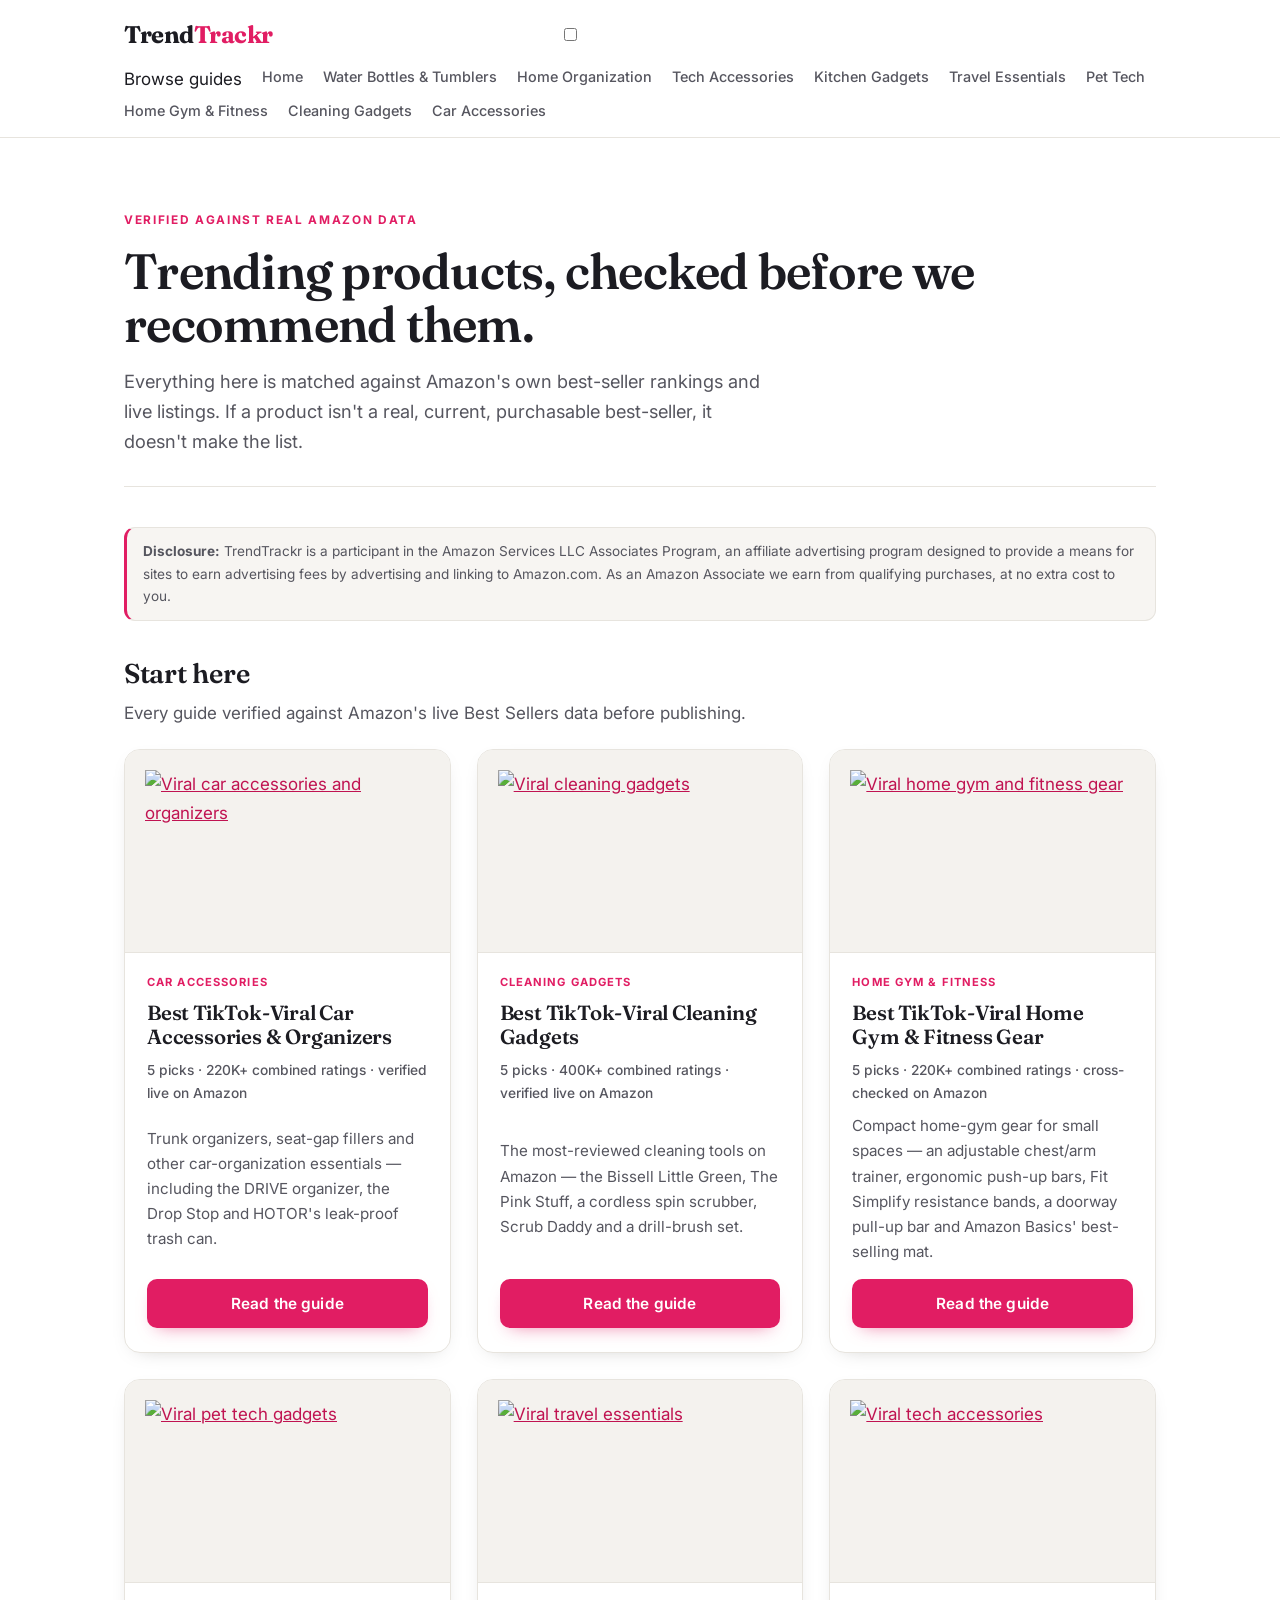
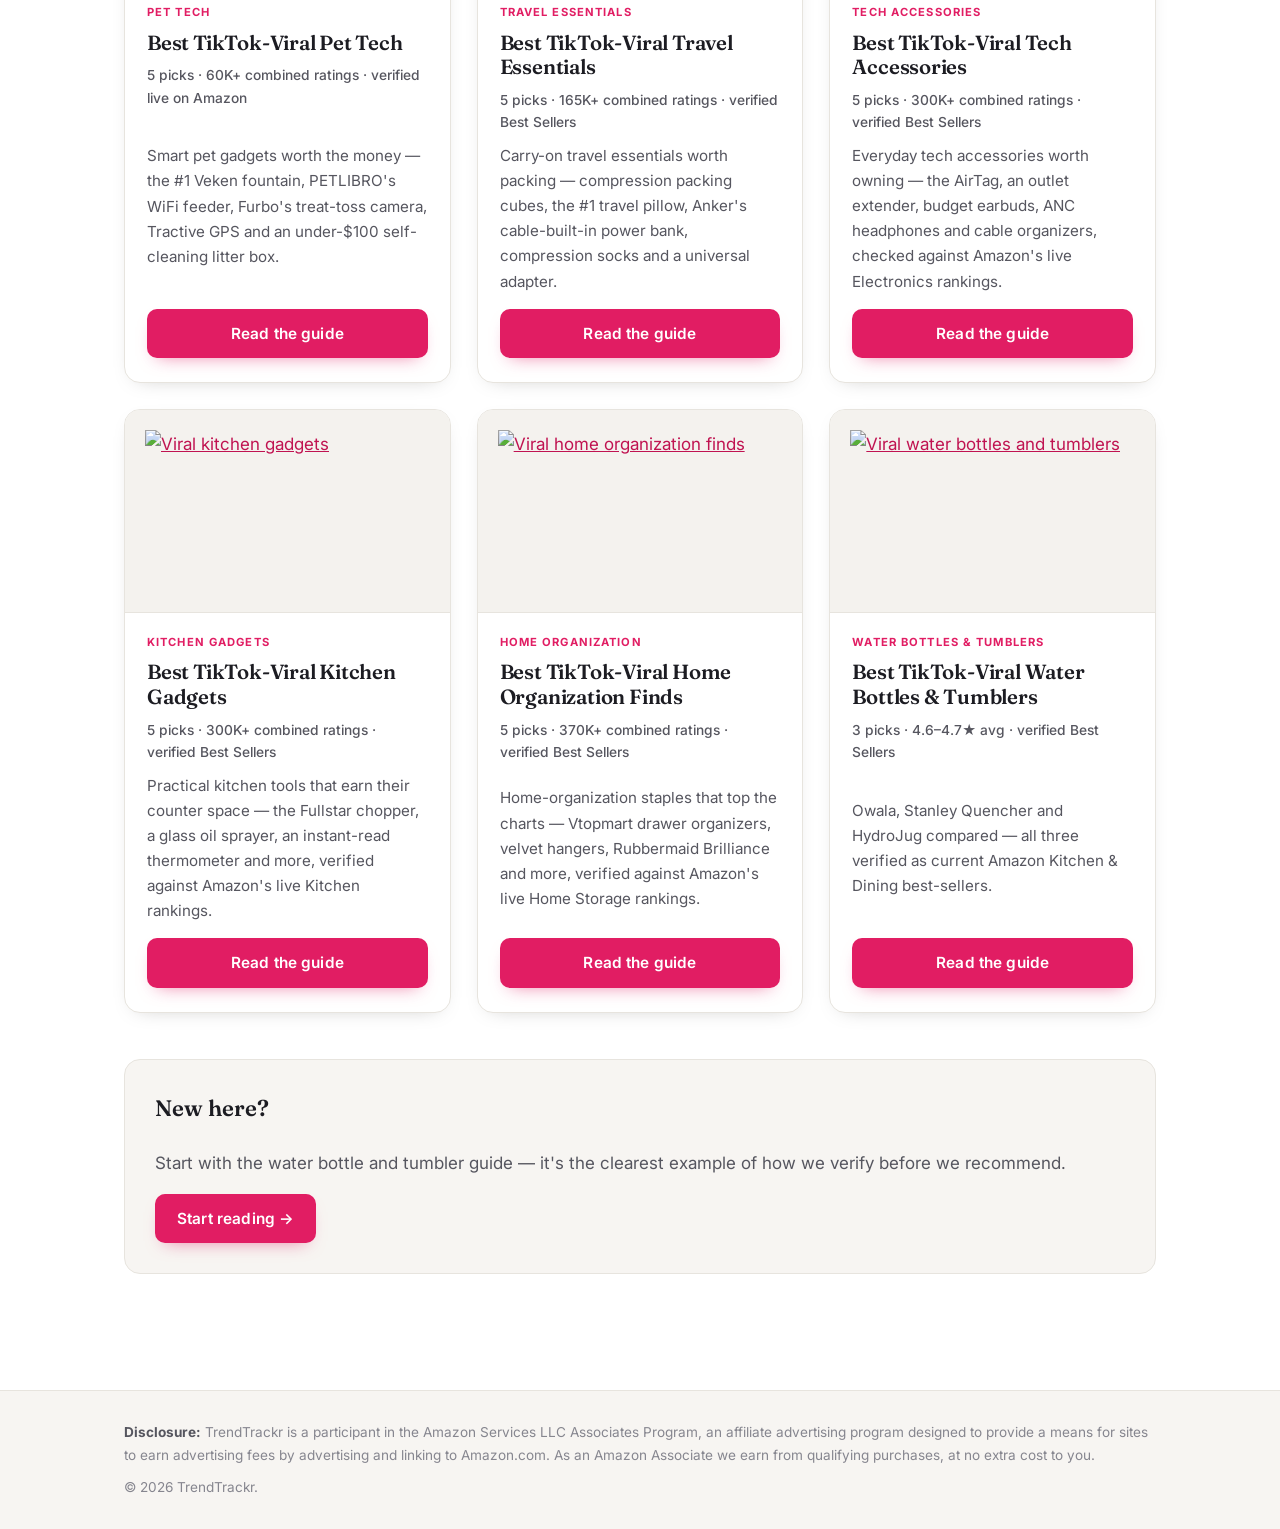
==== commit 92f65cd2: "Homepage: side-drawer nav + tone down card wording (less gimmicky)" ====
--- a/index.html
+++ b/index.html
@@ -59,7 +59,11 @@
 <header class="site">
 <div class="wrap">
 <div class="logo">Trend<span>Trackr</span></div>
-<nav class="site">
+<input type="checkbox" id="nav-toggle" class="nav-toggle" aria-label="Toggle guide menu">
+<label for="nav-toggle" class="nav-burger" aria-label="Open guide menu"><span></span><span></span><span></span></label>
+<label for="nav-toggle" class="nav-scrim" aria-hidden="true"></label>
+<nav class="site" aria-label="Guides">
+<span class="nav-head">Browse guides</span>
 <a href="index.html">Home</a>
 <a href="articles/best-viral-water-bottles-tumblers.html">Water Bottles &amp; Tumblers</a>
 <a href="articles/best-tiktok-viral-home-organization.html">Home Organization</a>
@@ -77,8 +81,8 @@
 <main>
 <div class="hero">
 <span class="eyebrow">Verified against real Amazon data</span>
-<h1>What's actually trending — checked before we ever recommend it.</h1>
-<p>Every product here is matched against Amazon's own Best Sellers rankings and live listings, not just social buzz. If it isn't a real, current, purchasable best-seller, it doesn't make the list.</p>
+<h1>Trending products, checked before we recommend them.</h1>
+<p>Everything here is matched against Amazon's own best-seller rankings and live listings. If a product isn't a real, current, purchasable best-seller, it doesn't make the list.</p>
 </div>
 
 <section class="disclosure">
@@ -98,7 +102,7 @@
 <span class="card-eyebrow">Car Accessories</span>
 <a href="articles/best-tiktok-viral-car-accessories.html" style="color:inherit; text-decoration:none;" onclick="ttTrack('article_click','car_card_title')"><h3>Best TikTok-Viral Car Accessories &amp; Organizers</h3></a>
 <p class="rating">5 picks &middot; 220K+ combined ratings &middot; verified live on Amazon</p>
-<p>The CarTok upgrades people actually keep — the DRIVE trunk organizer, the Shark Tank Drop Stop, HOTOR's leak-proof trash can, a Lusso Gear kick mat and a cup holder expander for your Stanley.</p>
+<p>Trunk organizers, seat-gap fillers and other car-organization essentials — including the DRIVE organizer, the Drop Stop and HOTOR's leak-proof trash can.</p>
 <a class="btn" href="articles/best-tiktok-viral-car-accessories.html" onclick="ttTrack('article_click','car_card_button')">Read the guide</a>
 </div>
 </div>
@@ -109,7 +113,7 @@
 <span class="card-eyebrow">Cleaning Gadgets</span>
 <a href="articles/best-tiktok-viral-cleaning-gadgets.html" style="color:inherit; text-decoration:none;" onclick="ttTrack('article_click','cleaning_card_title')"><h3>Best TikTok-Viral Cleaning Gadgets</h3></a>
 <p class="rating">5 picks &middot; 400K+ combined ratings &middot; verified live on Amazon</p>
-<p>The CleanTok tools people actually keep — the Bissell Little Green machine, The Pink Stuff paste, a cordless spin scrubber, the original Scrub Daddy and a drill-brush set.</p>
+<p>The most-reviewed cleaning tools on Amazon — the Bissell Little Green, The Pink Stuff, a cordless spin scrubber, Scrub Daddy and a drill-brush set.</p>
 <a class="btn" href="articles/best-tiktok-viral-cleaning-gadgets.html" onclick="ttTrack('article_click','cleaning_card_button')">Read the guide</a>
 </div>
 </div>
@@ -120,7 +124,7 @@
 <span class="card-eyebrow">Home Gym &amp; Fitness</span>
 <a href="articles/best-tiktok-viral-home-gym-fitness.html" style="color:inherit; text-decoration:none;" onclick="ttTrack('article_click','fitness_card_title')"><h3>Best TikTok-Viral Home Gym &amp; Fitness Gear</h3></a>
 <p class="rating">5 picks &middot; 220K+ combined ratings &middot; cross-checked on Amazon</p>
-<p>The small-space gear TikTok actually buys — an adjustable chest/arm twister trainer, ergonomic push-up bars, Fit Simplify resistance bands, a doorway pull-up bar and Amazon Basics' best-selling mat.</p>
+<p>Compact home-gym gear for small spaces — an adjustable chest/arm trainer, ergonomic push-up bars, Fit Simplify resistance bands, a doorway pull-up bar and Amazon Basics' best-selling mat.</p>
 <a class="btn" href="articles/best-tiktok-viral-home-gym-fitness.html" onclick="ttTrack('article_click','fitness_card_button')">Read the guide</a>
 </div>
 </div>
@@ -131,7 +135,7 @@
 <span class="card-eyebrow">Pet Tech</span>
 <a href="articles/best-tiktok-viral-pet-tech.html" style="color:inherit; text-decoration:none;" onclick="ttTrack('article_click','pettech_card_title')"><h3>Best TikTok-Viral Pet Tech</h3></a>
 <p class="rating">5 picks &middot; 60K+ combined ratings &middot; verified live on Amazon</p>
-<p>The gadgets "pet parent" TikTok actually keeps — the #1 Veken fountain, PETLIBRO's WiFi feeder, Furbo's treat-toss camera, Tractive GPS and a breakout under-$100 self-cleaning litter box.</p>
+<p>Smart pet gadgets worth the money — the #1 Veken fountain, PETLIBRO's WiFi feeder, Furbo's treat-toss camera, Tractive GPS and an under-$100 self-cleaning litter box.</p>
 <a class="btn" href="articles/best-tiktok-viral-pet-tech.html" onclick="ttTrack('article_click','pettech_card_button')">Read the guide</a>
 </div>
 </div>
@@ -142,7 +146,7 @@
 <span class="card-eyebrow">Travel Essentials</span>
 <a href="articles/best-tiktok-viral-travel-essentials.html" style="color:inherit; text-decoration:none;" onclick="ttTrack('article_click','travel_card_title')"><h3>Best TikTok-Viral Travel Essentials</h3></a>
 <p class="rating">5 picks &middot; 165K+ combined ratings &middot; verified Best Sellers</p>
-<p>The carry-on staples from every viral packing video — compression packing cubes, the #1 travel pillow, Anker's cable-built-in power bank, compression socks and a universal adapter.</p>
+<p>Carry-on travel essentials worth packing — compression packing cubes, the #1 travel pillow, Anker's cable-built-in power bank, compression socks and a universal adapter.</p>
 <a class="btn" href="articles/best-tiktok-viral-travel-essentials.html" onclick="ttTrack('article_click','travel_card_button')">Read the guide</a>
 </div>
 </div>
@@ -153,7 +157,7 @@
 <span class="card-eyebrow">Tech Accessories</span>
 <a href="articles/best-tiktok-viral-tech-accessories.html" style="color:inherit; text-decoration:none;" onclick="ttTrack('article_click','tech_card_title')"><h3>Best TikTok-Viral Tech Accessories</h3></a>
 <p class="rating">5 picks &middot; 300K+ combined ratings &middot; verified Best Sellers</p>
-<p>The "Amazon must-have" tech everyone films — the AirTag, the viral outlet extender, budget earbuds, ANC headphones and cable cleanup, checked against Amazon's live Electronics rankings.</p>
+<p>Everyday tech accessories worth owning — the AirTag, an outlet extender, budget earbuds, ANC headphones and cable organizers, checked against Amazon's live Electronics rankings.</p>
 <a class="btn" href="articles/best-tiktok-viral-tech-accessories.html" onclick="ttTrack('article_click','tech_card_button')">Read the guide</a>
 </div>
 </div>
@@ -164,7 +168,7 @@
 <span class="card-eyebrow">Kitchen Gadgets</span>
 <a href="articles/best-tiktok-viral-kitchen-gadgets.html" style="color:inherit; text-decoration:none;" onclick="ttTrack('article_click','kitchen_card_title')"><h3>Best TikTok-Viral Kitchen Gadgets</h3></a>
 <p class="rating">5 picks &middot; 300K+ combined ratings &middot; verified Best Sellers</p>
-<p>The oddly-satisfying cooking tools people actually keep — the Fullstar chopper, glass oil sprayer, instant-read thermometer and more, verified against Amazon's live Kitchen rankings.</p>
+<p>Practical kitchen tools that earn their counter space — the Fullstar chopper, a glass oil sprayer, an instant-read thermometer and more, verified against Amazon's live Kitchen rankings.</p>
 <a class="btn" href="articles/best-tiktok-viral-kitchen-gadgets.html" onclick="ttTrack('article_click','kitchen_card_button')">Read the guide</a>
 </div>
 </div>
@@ -175,7 +179,7 @@
 <span class="card-eyebrow">Home Organization</span>
 <a href="articles/best-tiktok-viral-home-organization.html" style="color:inherit; text-decoration:none;" onclick="ttTrack('article_click','homeorg_card_title')"><h3>Best TikTok-Viral Home Organization Finds</h3></a>
 <p class="rating">5 picks &middot; 370K+ combined ratings &middot; verified Best Sellers</p>
-<p>The "restock video" staples people are actually buying — Vtopmart drawer organizers, velvet hangers, Rubbermaid Brilliance and more, verified against Amazon's live Home Storage rankings.</p>
+<p>Home-organization staples that top the charts — Vtopmart drawer organizers, velvet hangers, Rubbermaid Brilliance and more, verified against Amazon's live Home Storage rankings.</p>
 <a class="btn" href="articles/best-tiktok-viral-home-organization.html" onclick="ttTrack('article_click','homeorg_card_button')">Read the guide</a>
 </div>
 </div>
@@ -186,7 +190,7 @@
 <span class="card-eyebrow">Water Bottles &amp; Tumblers</span>
 <a href="articles/best-viral-water-bottles-tumblers.html" style="color:inherit; text-decoration:none;" onclick="ttTrack('article_click','water_bottles_card_title')"><h3>Best TikTok-Viral Water Bottles &amp; Tumblers</h3></a>
 <p class="rating">3 picks &middot; 4.6&ndash;4.7&#9733; avg &middot; verified Best Sellers</p>
-<p>Owala, Stanley Quencher and HydroJug compared — all three independently verified as current Amazon Kitchen &amp; Dining Best Sellers, not just social media buzz.</p>
+<p>Owala, Stanley Quencher and HydroJug compared — all three verified as current Amazon Kitchen &amp; Dining best-sellers.</p>
 <a class="btn" href="articles/best-viral-water-bottles-tumblers.html" onclick="ttTrack('article_click','water_bottles_card_button')">Read the guide</a>
 </div>
 </div>
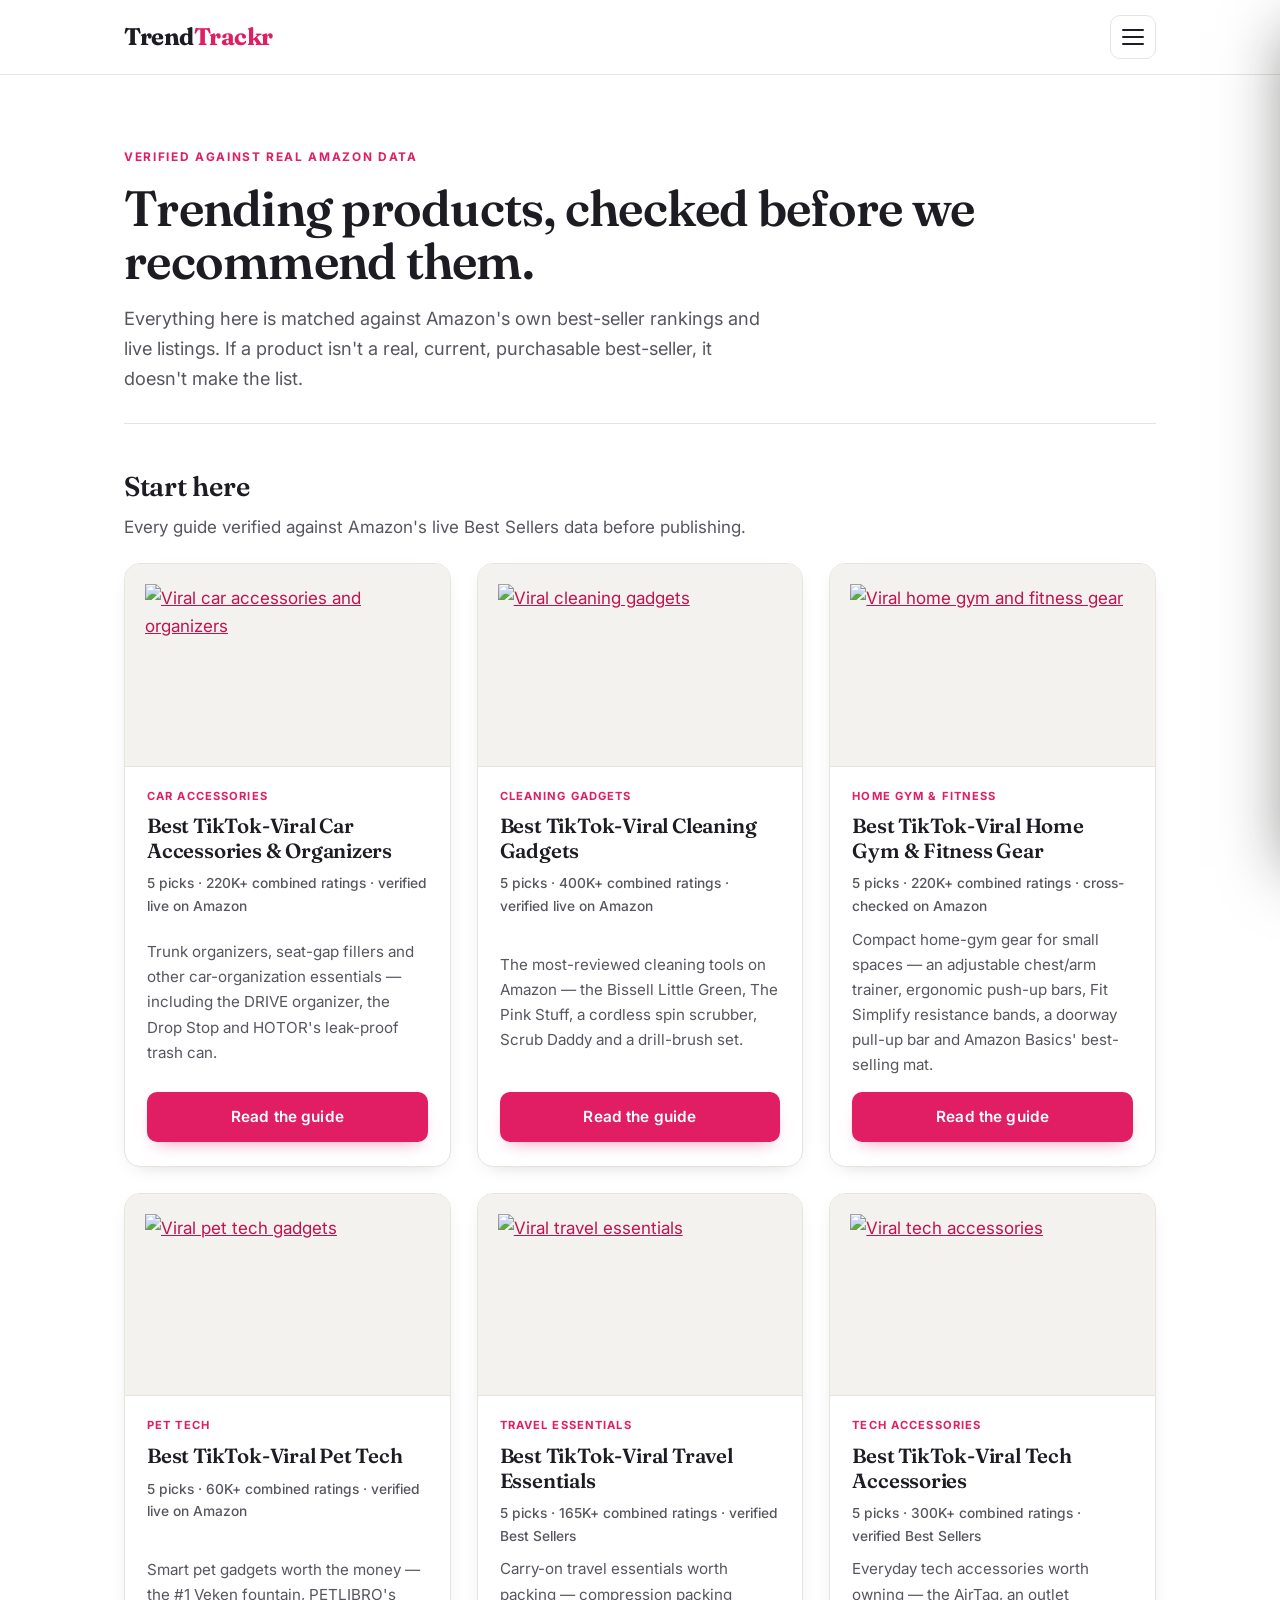
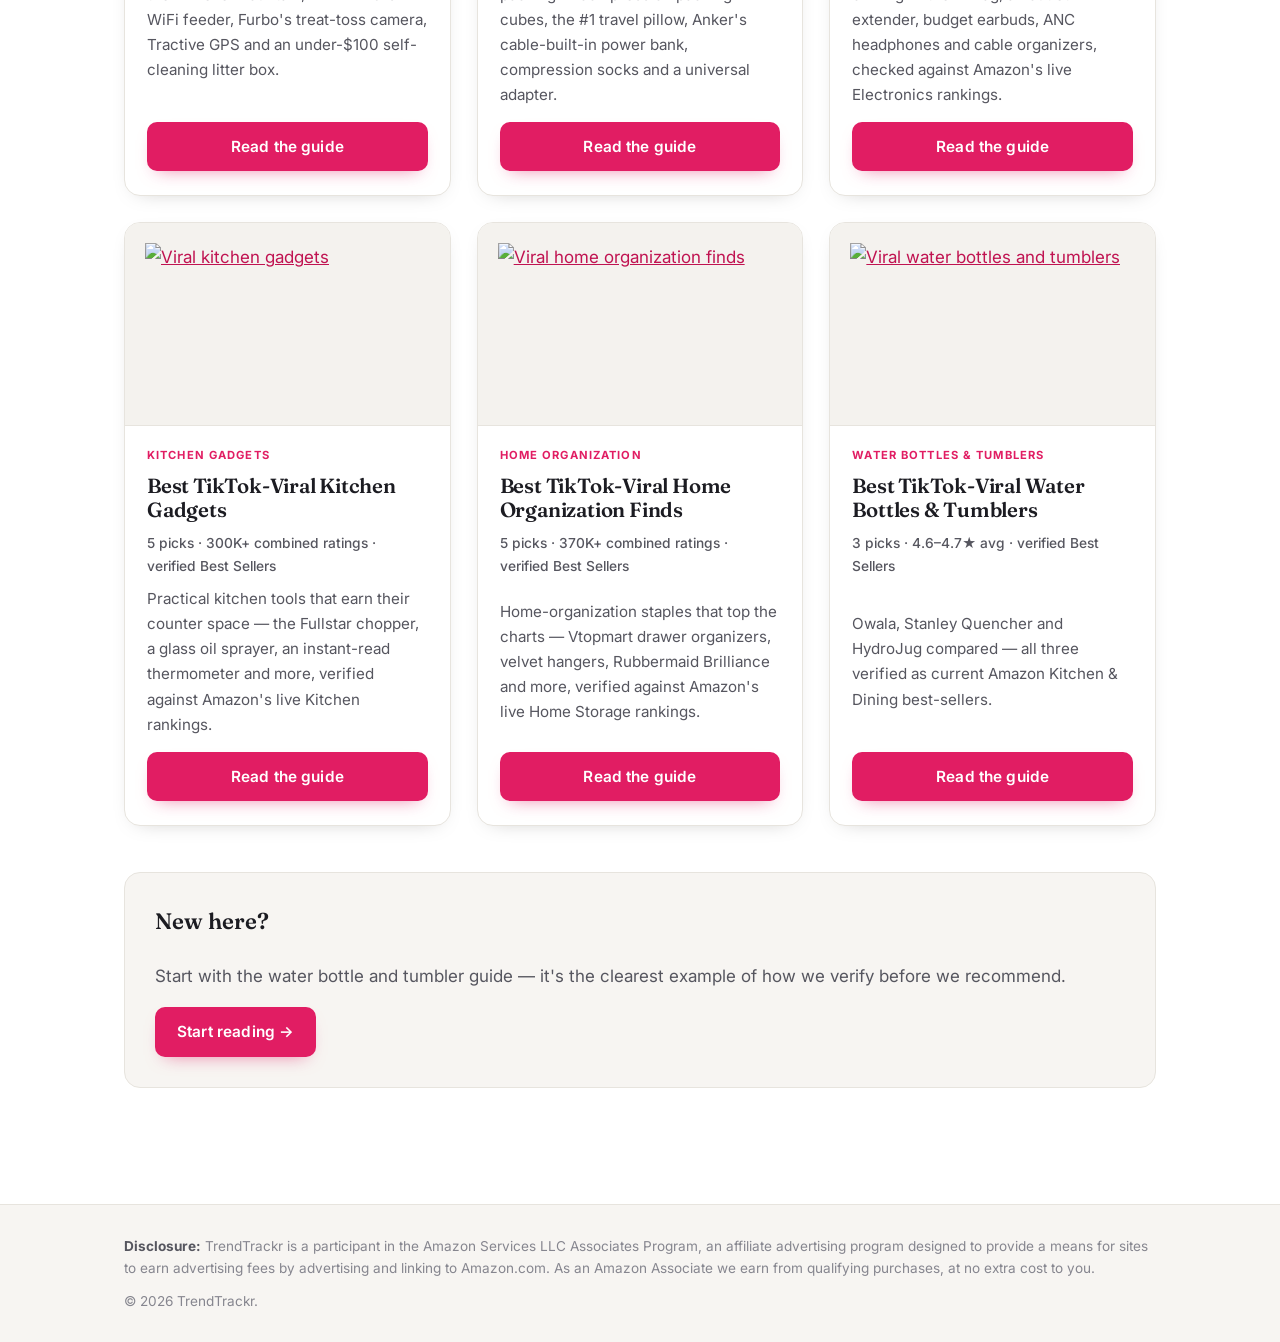
==== commit b602fec6: "Homepage: remove top disclosure (footer disclosure kept)" ====
--- a/index.html
+++ b/index.html
@@ -85,10 +85,6 @@
 <p>Everything here is matched against Amazon's own best-seller rankings and live listings. If a product isn't a real, current, purchasable best-seller, it doesn't make the list.</p>
 </div>
 
-<section class="disclosure">
-<strong>Disclosure:</strong> TrendTrackr is a participant in the Amazon Services LLC Associates Program, an affiliate advertising program designed to provide a means for sites to earn advertising fees by advertising and linking to Amazon.com. As an Amazon Associate we earn from qualifying purchases, at no extra cost to you.
-</section>
-
 <div class="section-head">
 <h2>Start here</h2>
 <p style="color: var(--muted); margin: 4px 0 0;">Every guide verified against Amazon's live Best Sellers data before publishing.</p>
--- a/css/style.css
+++ b/css/style.css
@@ -78,12 +78,42 @@
   letter-spacing: -0.02em; color: var(--ink);
 }
 .logo span { color: var(--brand); }
-nav.site { display: flex; gap: 6px 20px; flex-wrap: wrap; }
+/* ---- Hamburger + right-side slide-out drawer nav ---- */
+.nav-toggle { position: absolute; width: 1px; height: 1px; opacity: 0; }
+.nav-burger {
+  display: inline-flex; flex-direction: column; justify-content: center; gap: 5px;
+  width: 46px; height: 44px; padding: 0 11px; margin-left: auto; cursor: pointer;
+  border: 1px solid var(--border); border-radius: 10px; background: #fff;
+  transition: border-color .15s ease;
+}
+.nav-burger:hover { border-color: var(--border-lift); }
+.nav-burger span { display: block; height: 2px; width: 100%; background: var(--ink); border-radius: 2px; transition: transform .25s ease, opacity .2s ease; }
+
+nav.site {
+  position: fixed; top: 0; right: 0; z-index: 60;
+  height: 100vh; width: min(330px, 86vw);
+  background: #fff; border-left: 1px solid var(--border);
+  box-shadow: -24px 0 60px -32px rgba(20,18,15,0.5);
+  display: flex; flex-direction: column; gap: 2px;
+  padding: 80px 20px 28px; overflow-y: auto;
+  transform: translateX(100%); transition: transform .3s cubic-bezier(.4,0,.2,1);
+}
+.nav-head { font-size: 0.7rem; font-weight: 700; text-transform: uppercase; letter-spacing: 0.12em; color: var(--muted-2); padding: 0 12px 10px; }
 nav.site a {
-  color: var(--muted); text-decoration: none; font-weight: 500; font-size: 0.9rem;
-  transition: color .15s ease;
-}
-nav.site a:hover { color: var(--brand-ink); }
+  color: var(--ink); text-decoration: none; font-weight: 500; font-size: 1rem;
+  padding: 12px; border-radius: 9px; transition: background .15s ease, color .15s ease;
+}
+nav.site a:hover { background: var(--bg-alt); color: var(--brand-ink); }
+
+.nav-scrim {
+  position: fixed; inset: 0; z-index: 55; background: rgba(20,18,15,0.4);
+  opacity: 0; pointer-events: none; transition: opacity .3s ease; cursor: pointer;
+}
+.nav-toggle:checked ~ nav.site { transform: translateX(0); }
+.nav-toggle:checked ~ .nav-scrim { opacity: 1; pointer-events: auto; }
+.nav-toggle:checked ~ .nav-burger span:nth-child(1) { transform: translateY(7px) rotate(45deg); }
+.nav-toggle:checked ~ .nav-burger span:nth-child(2) { opacity: 0; }
+.nav-toggle:checked ~ .nav-burger span:nth-child(3) { transform: translateY(-7px) rotate(-45deg); }
 
 /* ---------- Main / hero ---------- */
 main { max-width: 1080px; margin: 0 auto; padding: 40px 24px 96px; }
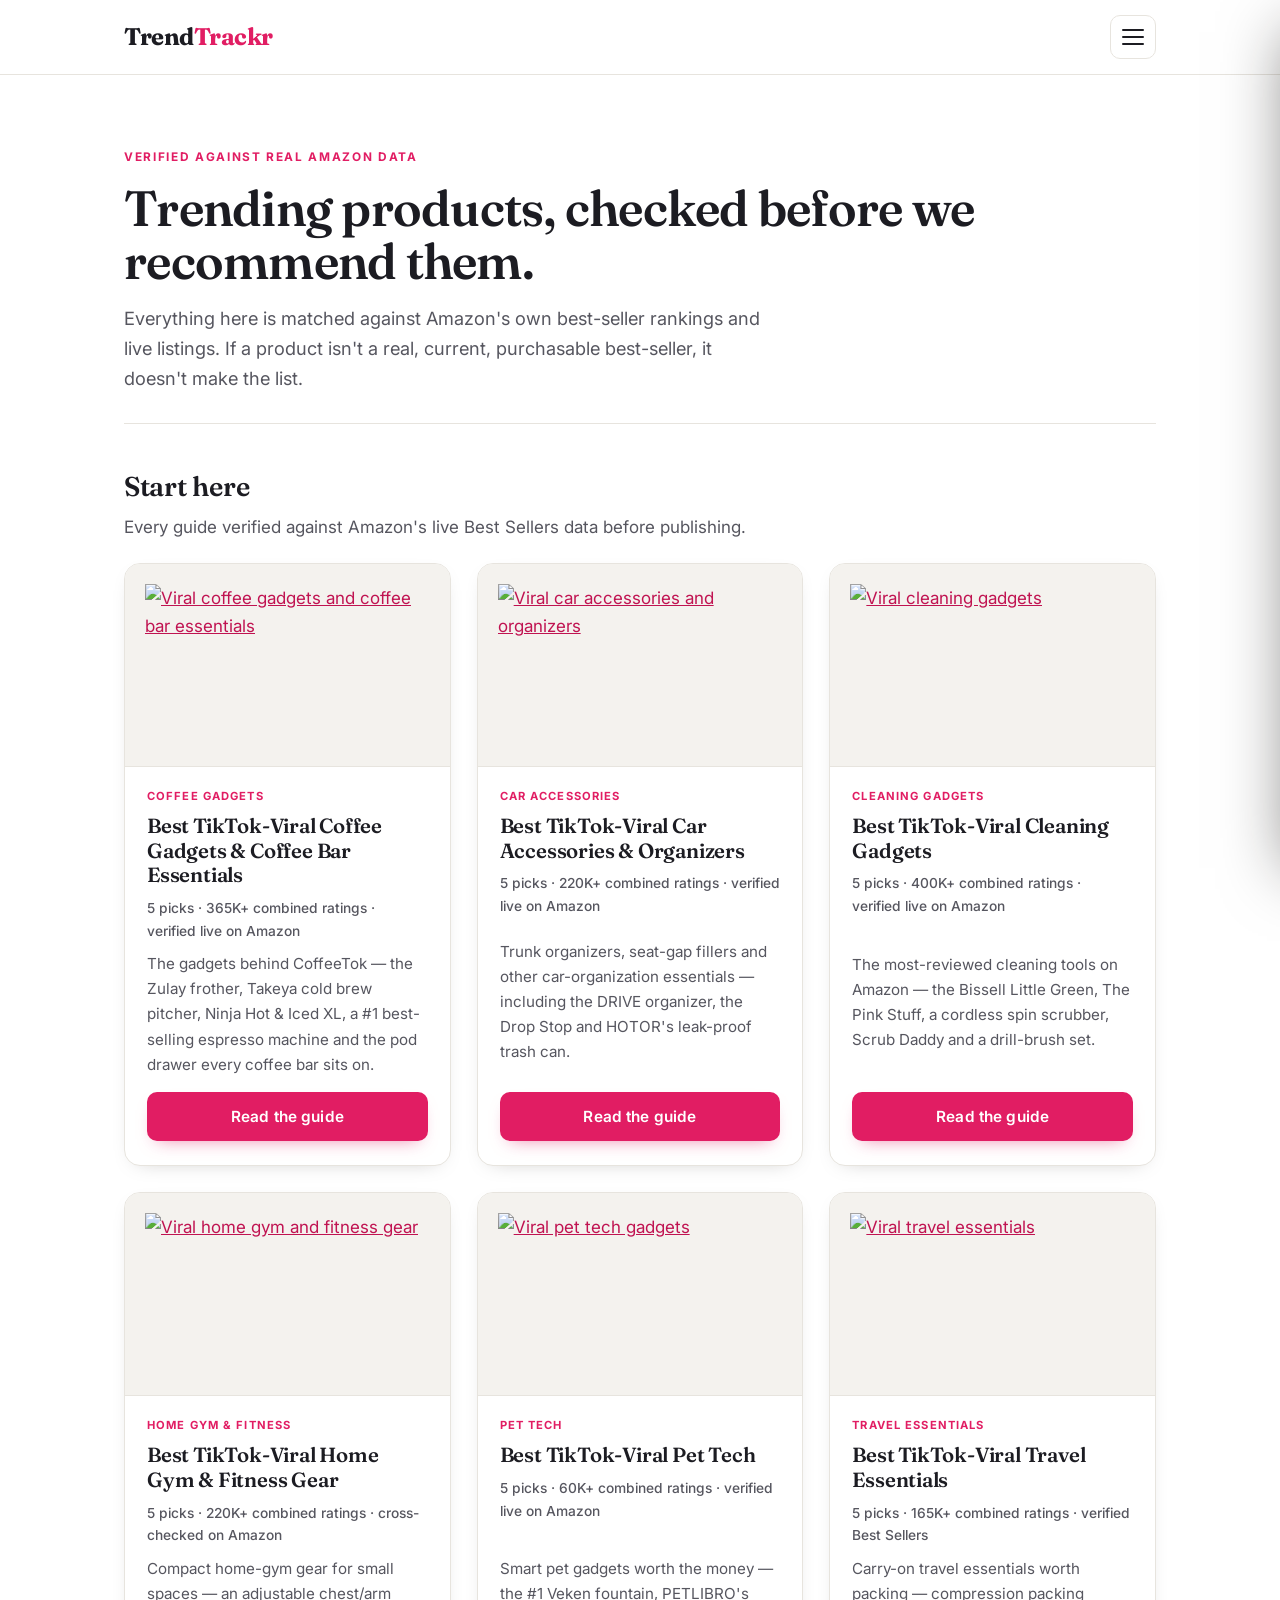
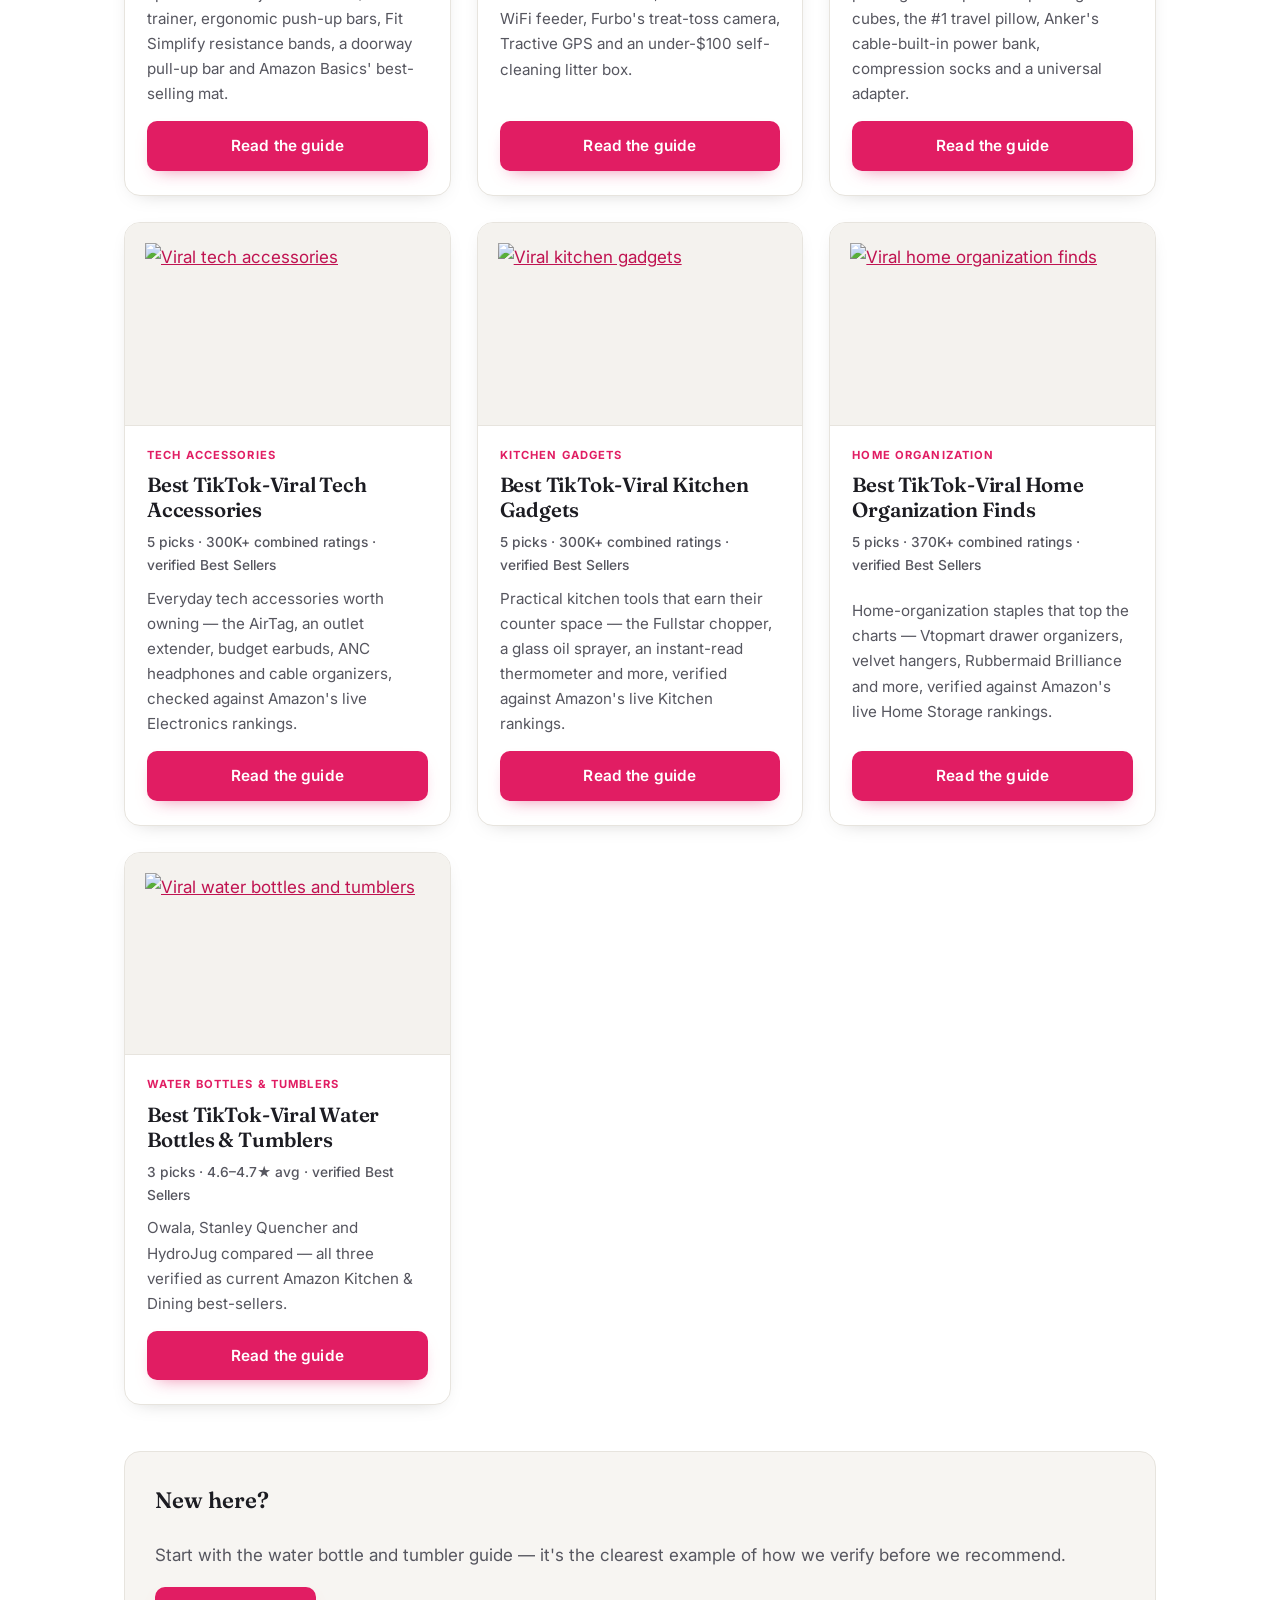
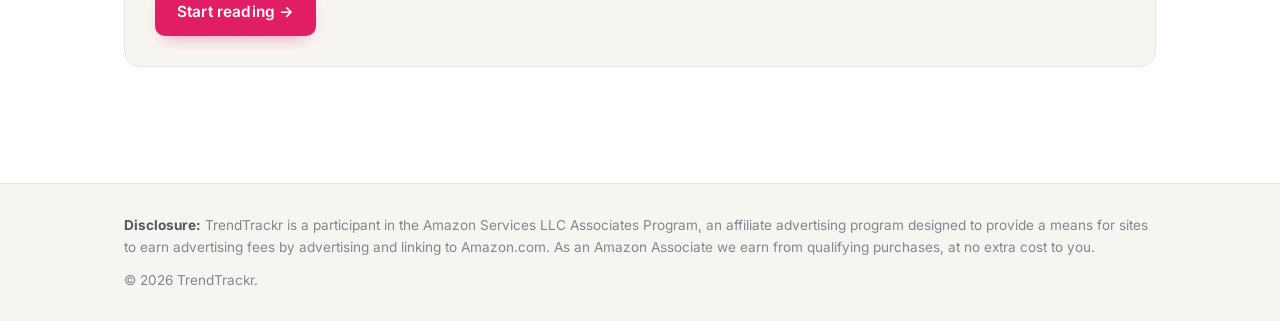
==== commit a797aa9c: "Homepage card + nav link + sitemap entry for coffee gadgets article" ====
--- a/index.html
+++ b/index.html
@@ -74,6 +74,7 @@
 <a href="articles/best-tiktok-viral-home-gym-fitness.html">Home Gym &amp; Fitness</a>
 <a href="articles/best-tiktok-viral-cleaning-gadgets.html">Cleaning Gadgets</a>
 <a href="articles/best-tiktok-viral-car-accessories.html">Car Accessories</a>
+<a href="articles/best-tiktok-viral-coffee-gadgets.html">Coffee Gadgets</a>
 </nav>
 </div>
 </header>
@@ -93,6 +94,17 @@
 <div class="grid">
 
 <div class="card">
+<a class="card-media" href="articles/best-tiktok-viral-coffee-gadgets.html" onclick="ttTrack('article_click','coffee_card_image')"><img src="https://m.media-amazon.com/images/I/811azKMn%2ByL._AC_SL500_.jpg" alt="Viral coffee gadgets and coffee bar essentials" loading="lazy"></a>
+<div class="card-body">
+<span class="card-eyebrow">Coffee Gadgets</span>
+<a href="articles/best-tiktok-viral-coffee-gadgets.html" style="color:inherit; text-decoration:none;" onclick="ttTrack('article_click','coffee_card_title')"><h3>Best TikTok-Viral Coffee Gadgets &amp; Coffee Bar Essentials</h3></a>
+<p class="rating">5 picks &middot; 365K+ combined ratings &middot; verified live on Amazon</p>
+<p>The gadgets behind CoffeeTok — the Zulay frother, Takeya cold brew pitcher, Ninja Hot &amp; Iced XL, a #1 best-selling espresso machine and the pod drawer every coffee bar sits on.</p>
+<a class="btn" href="articles/best-tiktok-viral-coffee-gadgets.html" onclick="ttTrack('article_click','coffee_card_button')">Read the guide</a>
+</div>
+</div>
+
+<div class="card">
 <a class="card-media" href="articles/best-tiktok-viral-car-accessories.html" onclick="ttTrack('article_click','car_card_image')"><img src="https://m.media-amazon.com/images/I/71jSv9yNRZL._AC_SL500_.jpg" alt="Viral car accessories and organizers" loading="lazy"></a>
 <div class="card-body">
 <span class="card-eyebrow">Car Accessories</span>
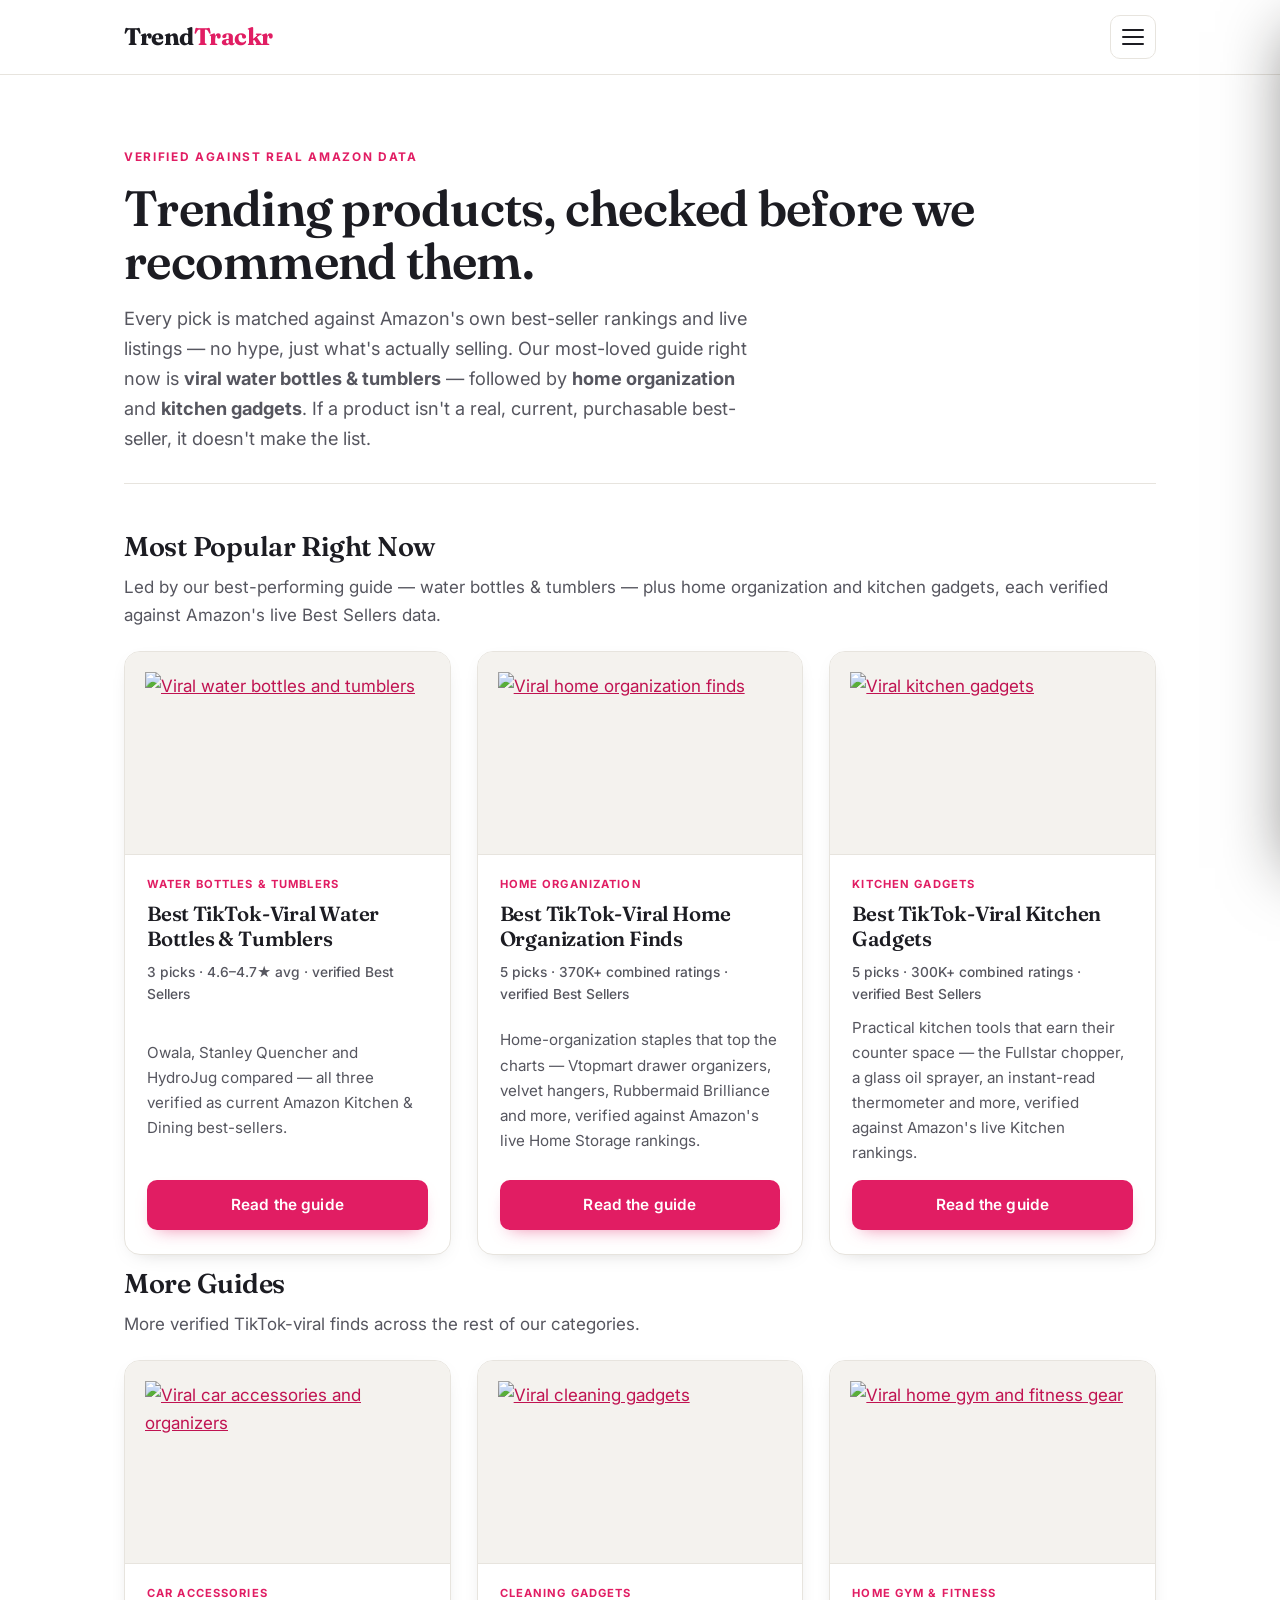
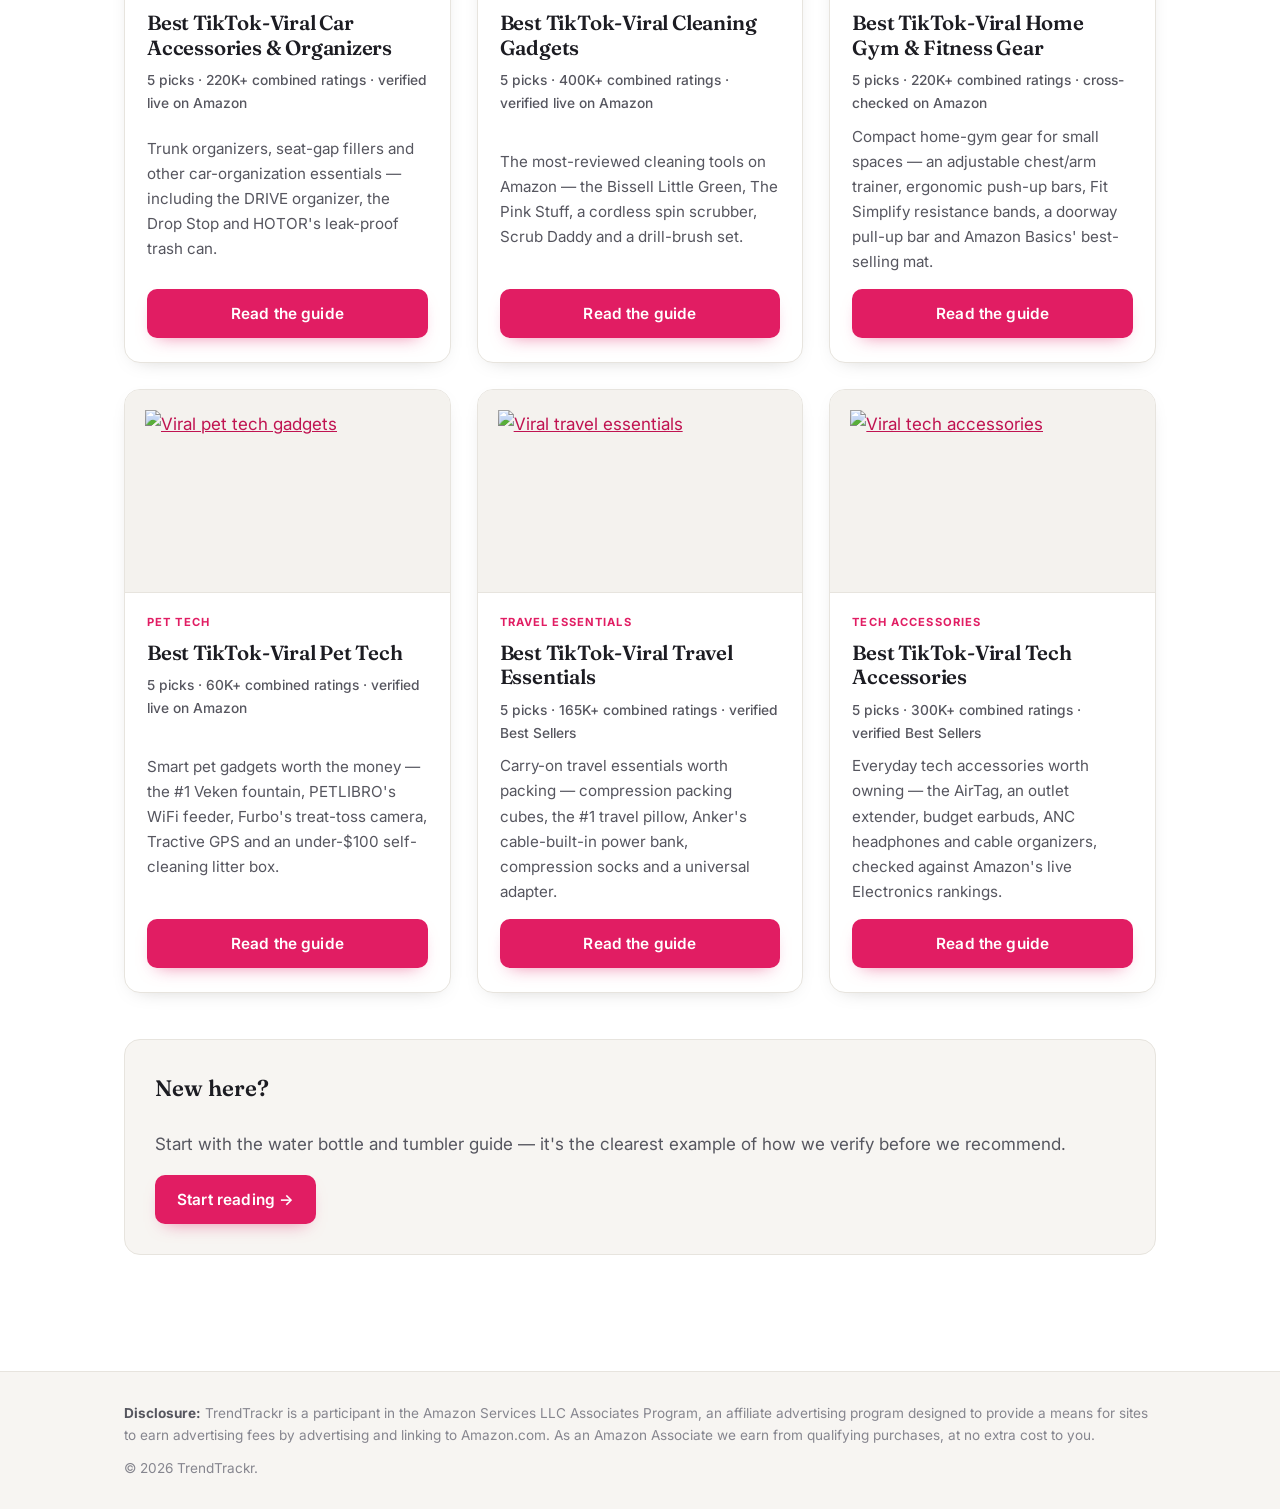
==== commit 9bb7e11d: "Focus on winners + SEO update (1/3: homepage, sitemap, docs)" ====
--- a/index.html
+++ b/index.html
@@ -67,14 +67,13 @@
 <a href="index.html">Home</a>
 <a href="articles/best-viral-water-bottles-tumblers.html">Water Bottles &amp; Tumblers</a>
 <a href="articles/best-tiktok-viral-home-organization.html">Home Organization</a>
+<a href="articles/best-tiktok-viral-kitchen-gadgets.html">Kitchen Gadgets</a>
 <a href="articles/best-tiktok-viral-tech-accessories.html">Tech Accessories</a>
-<a href="articles/best-tiktok-viral-kitchen-gadgets.html">Kitchen Gadgets</a>
 <a href="articles/best-tiktok-viral-travel-essentials.html">Travel Essentials</a>
 <a href="articles/best-tiktok-viral-pet-tech.html">Pet Tech</a>
 <a href="articles/best-tiktok-viral-home-gym-fitness.html">Home Gym &amp; Fitness</a>
 <a href="articles/best-tiktok-viral-cleaning-gadgets.html">Cleaning Gadgets</a>
 <a href="articles/best-tiktok-viral-car-accessories.html">Car Accessories</a>
-<a href="articles/best-tiktok-viral-coffee-gadgets.html">Coffee Gadgets</a>
 </nav>
 </div>
 </header>
@@ -83,26 +82,54 @@
 <div class="hero">
 <span class="eyebrow">Verified against real Amazon data</span>
 <h1>Trending products, checked before we recommend them.</h1>
-<p>Everything here is matched against Amazon's own best-seller rankings and live listings. If a product isn't a real, current, purchasable best-seller, it doesn't make the list.</p>
+<p>Every pick is matched against Amazon's own best-seller rankings and live listings — no hype, just what's actually selling. Our most-loved guide right now is <strong>viral water bottles &amp; tumblers</strong> — followed by <strong>home organization</strong> and <strong>kitchen gadgets</strong>. If a product isn't a real, current, purchasable best-seller, it doesn't make the list.</p>
 </div>
 
 <div class="section-head">
-<h2>Start here</h2>
-<p style="color: var(--muted); margin: 4px 0 0;">Every guide verified against Amazon's live Best Sellers data before publishing.</p>
+<h2>Most Popular Right Now</h2>
+<p style="color: var(--muted); margin: 4px 0 0;">Led by our best-performing guide — water bottles &amp; tumblers — plus home organization and kitchen gadgets, each verified against Amazon's live Best Sellers data.</p>
 </div>
 
 <div class="grid">
 
 <div class="card">
-<a class="card-media" href="articles/best-tiktok-viral-coffee-gadgets.html" onclick="ttTrack('article_click','coffee_card_image')"><img src="https://m.media-amazon.com/images/I/811azKMn%2ByL._AC_SL500_.jpg" alt="Viral coffee gadgets and coffee bar essentials" loading="lazy"></a>
-<div class="card-body">
-<span class="card-eyebrow">Coffee Gadgets</span>
-<a href="articles/best-tiktok-viral-coffee-gadgets.html" style="color:inherit; text-decoration:none;" onclick="ttTrack('article_click','coffee_card_title')"><h3>Best TikTok-Viral Coffee Gadgets &amp; Coffee Bar Essentials</h3></a>
-<p class="rating">5 picks &middot; 365K+ combined ratings &middot; verified live on Amazon</p>
-<p>The gadgets behind CoffeeTok — the Zulay frother, Takeya cold brew pitcher, Ninja Hot &amp; Iced XL, a #1 best-selling espresso machine and the pod drawer every coffee bar sits on.</p>
-<a class="btn" href="articles/best-tiktok-viral-coffee-gadgets.html" onclick="ttTrack('article_click','coffee_card_button')">Read the guide</a>
-</div>
-</div>
+<a class="card-media" href="articles/best-viral-water-bottles-tumblers.html" onclick="ttTrack('article_click','water_bottles_card_image')"><img src="https://m.media-amazon.com/images/I/61Gvw0-b0eL._AC_SL500_.jpg" alt="Viral water bottles and tumblers" loading="lazy"></a>
+<div class="card-body">
+<span class="card-eyebrow">Water Bottles &amp; Tumblers</span>
+<a href="articles/best-viral-water-bottles-tumblers.html" style="color:inherit; text-decoration:none;" onclick="ttTrack('article_click','water_bottles_card_title')"><h3>Best TikTok-Viral Water Bottles &amp; Tumblers</h3></a>
+<p class="rating">3 picks &middot; 4.6&ndash;4.7&#9733; avg &middot; verified Best Sellers</p>
+<p>Owala, Stanley Quencher and HydroJug compared — all three verified as current Amazon Kitchen &amp; Dining best-sellers.</p>
+<a class="btn" href="articles/best-viral-water-bottles-tumblers.html" onclick="ttTrack('article_click','water_bottles_card_button')">Read the guide</a>
+</div>
+</div>
+<div class="card">
+<a class="card-media" href="articles/best-tiktok-viral-home-organization.html" onclick="ttTrack('article_click','homeorg_card_image')"><img src="https://m.media-amazon.com/images/I/81yj%2BPUYVxL._AC_SL500_.jpg" alt="Viral home organization finds" loading="lazy"></a>
+<div class="card-body">
+<span class="card-eyebrow">Home Organization</span>
+<a href="articles/best-tiktok-viral-home-organization.html" style="color:inherit; text-decoration:none;" onclick="ttTrack('article_click','homeorg_card_title')"><h3>Best TikTok-Viral Home Organization Finds</h3></a>
+<p class="rating">5 picks &middot; 370K+ combined ratings &middot; verified Best Sellers</p>
+<p>Home-organization staples that top the charts — Vtopmart drawer organizers, velvet hangers, Rubbermaid Brilliance and more, verified against Amazon's live Home Storage rankings.</p>
+<a class="btn" href="articles/best-tiktok-viral-home-organization.html" onclick="ttTrack('article_click','homeorg_card_button')">Read the guide</a>
+</div>
+</div>
+<div class="card">
+<a class="card-media" href="articles/best-tiktok-viral-kitchen-gadgets.html" onclick="ttTrack('article_click','kitchen_card_image')"><img src="https://m.media-amazon.com/images/I/81GZZyozv-L._AC_SL500_.jpg" alt="Viral kitchen gadgets" loading="lazy"></a>
+<div class="card-body">
+<span class="card-eyebrow">Kitchen Gadgets</span>
+<a href="articles/best-tiktok-viral-kitchen-gadgets.html" style="color:inherit; text-decoration:none;" onclick="ttTrack('article_click','kitchen_card_title')"><h3>Best TikTok-Viral Kitchen Gadgets</h3></a>
+<p class="rating">5 picks &middot; 300K+ combined ratings &middot; verified Best Sellers</p>
+<p>Practical kitchen tools that earn their counter space — the Fullstar chopper, a glass oil sprayer, an instant-read thermometer and more, verified against Amazon's live Kitchen rankings.</p>
+<a class="btn" href="articles/best-tiktok-viral-kitchen-gadgets.html" onclick="ttTrack('article_click','kitchen_card_button')">Read the guide</a>
+</div>
+</div>
+</div>
+
+<div class="section-head">
+<h2>More Guides</h2>
+<p style="color: var(--muted); margin: 4px 0 0;">More verified TikTok-viral finds across the rest of our categories.</p>
+</div>
+
+<div class="grid">
 
 <div class="card">
 <a class="card-media" href="articles/best-tiktok-viral-car-accessories.html" onclick="ttTrack('article_click','car_card_image')"><img src="https://m.media-amazon.com/images/I/71jSv9yNRZL._AC_SL500_.jpg" alt="Viral car accessories and organizers" loading="lazy"></a>
@@ -114,7 +141,6 @@
 <a class="btn" href="articles/best-tiktok-viral-car-accessories.html" onclick="ttTrack('article_click','car_card_button')">Read the guide</a>
 </div>
 </div>
-
 <div class="card">
 <a class="card-media" href="articles/best-tiktok-viral-cleaning-gadgets.html" onclick="ttTrack('article_click','cleaning_card_image')"><img src="https://m.media-amazon.com/images/I/717X5secGjL._AC_SL500_.jpg" alt="Viral cleaning gadgets" loading="lazy"></a>
 <div class="card-body">
@@ -125,7 +151,6 @@
 <a class="btn" href="articles/best-tiktok-viral-cleaning-gadgets.html" onclick="ttTrack('article_click','cleaning_card_button')">Read the guide</a>
 </div>
 </div>
-
 <div class="card">
 <a class="card-media" href="articles/best-tiktok-viral-home-gym-fitness.html" onclick="ttTrack('article_click','fitness_card_image')"><img src="https://m.media-amazon.com/images/I/71NjIdEF5jL._AC_SL500_.jpg" alt="Viral home gym and fitness gear" loading="lazy"></a>
 <div class="card-body">
@@ -136,7 +161,6 @@
 <a class="btn" href="articles/best-tiktok-viral-home-gym-fitness.html" onclick="ttTrack('article_click','fitness_card_button')">Read the guide</a>
 </div>
 </div>
-
 <div class="card">
 <a class="card-media" href="articles/best-tiktok-viral-pet-tech.html" onclick="ttTrack('article_click','pettech_card_image')"><img src="https://m.media-amazon.com/images/I/610vx-FyZUL._AC_SL500_.jpg" alt="Viral pet tech gadgets" loading="lazy"></a>
 <div class="card-body">
@@ -147,7 +171,6 @@
 <a class="btn" href="articles/best-tiktok-viral-pet-tech.html" onclick="ttTrack('article_click','pettech_card_button')">Read the guide</a>
 </div>
 </div>
-
 <div class="card">
 <a class="card-media" href="articles/best-tiktok-viral-travel-essentials.html" onclick="ttTrack('article_click','travel_card_image')"><img src="https://m.media-amazon.com/images/I/71QCzO1JwsL._AC_SL500_.jpg" alt="Viral travel essentials" loading="lazy"></a>
 <div class="card-body">
@@ -158,7 +181,6 @@
 <a class="btn" href="articles/best-tiktok-viral-travel-essentials.html" onclick="ttTrack('article_click','travel_card_button')">Read the guide</a>
 </div>
 </div>
-
 <div class="card">
 <a class="card-media" href="articles/best-tiktok-viral-tech-accessories.html" onclick="ttTrack('article_click','tech_card_image')"><img src="https://m.media-amazon.com/images/I/61Qd9Z9caRL._AC_SL500_.jpg" alt="Viral tech accessories" loading="lazy"></a>
 <div class="card-body">
@@ -170,39 +192,6 @@
 </div>
 </div>
 
-<div class="card">
-<a class="card-media" href="articles/best-tiktok-viral-kitchen-gadgets.html" onclick="ttTrack('article_click','kitchen_card_image')"><img src="https://m.media-amazon.com/images/I/81GZZyozv-L._AC_SL500_.jpg" alt="Viral kitchen gadgets" loading="lazy"></a>
-<div class="card-body">
-<span class="card-eyebrow">Kitchen Gadgets</span>
-<a href="articles/best-tiktok-viral-kitchen-gadgets.html" style="color:inherit; text-decoration:none;" onclick="ttTrack('article_click','kitchen_card_title')"><h3>Best TikTok-Viral Kitchen Gadgets</h3></a>
-<p class="rating">5 picks &middot; 300K+ combined ratings &middot; verified Best Sellers</p>
-<p>Practical kitchen tools that earn their counter space — the Fullstar chopper, a glass oil sprayer, an instant-read thermometer and more, verified against Amazon's live Kitchen rankings.</p>
-<a class="btn" href="articles/best-tiktok-viral-kitchen-gadgets.html" onclick="ttTrack('article_click','kitchen_card_button')">Read the guide</a>
-</div>
-</div>
-
-<div class="card">
-<a class="card-media" href="articles/best-tiktok-viral-home-organization.html" onclick="ttTrack('article_click','homeorg_card_image')"><img src="https://m.media-amazon.com/images/I/81yj%2BPUYVxL._AC_SL500_.jpg" alt="Viral home organization finds" loading="lazy"></a>
-<div class="card-body">
-<span class="card-eyebrow">Home Organization</span>
-<a href="articles/best-tiktok-viral-home-organization.html" style="color:inherit; text-decoration:none;" onclick="ttTrack('article_click','homeorg_card_title')"><h3>Best TikTok-Viral Home Organization Finds</h3></a>
-<p class="rating">5 picks &middot; 370K+ combined ratings &middot; verified Best Sellers</p>
-<p>Home-organization staples that top the charts — Vtopmart drawer organizers, velvet hangers, Rubbermaid Brilliance and more, verified against Amazon's live Home Storage rankings.</p>
-<a class="btn" href="articles/best-tiktok-viral-home-organization.html" onclick="ttTrack('article_click','homeorg_card_button')">Read the guide</a>
-</div>
-</div>
-
-<div class="card">
-<a class="card-media" href="articles/best-viral-water-bottles-tumblers.html" onclick="ttTrack('article_click','water_bottles_card_image')"><img src="https://m.media-amazon.com/images/I/61Gvw0-b0eL._AC_SL500_.jpg" alt="Viral water bottles and tumblers" loading="lazy"></a>
-<div class="card-body">
-<span class="card-eyebrow">Water Bottles &amp; Tumblers</span>
-<a href="articles/best-viral-water-bottles-tumblers.html" style="color:inherit; text-decoration:none;" onclick="ttTrack('article_click','water_bottles_card_title')"><h3>Best TikTok-Viral Water Bottles &amp; Tumblers</h3></a>
-<p class="rating">3 picks &middot; 4.6&ndash;4.7&#9733; avg &middot; verified Best Sellers</p>
-<p>Owala, Stanley Quencher and HydroJug compared — all three verified as current Amazon Kitchen &amp; Dining best-sellers.</p>
-<a class="btn" href="articles/best-viral-water-bottles-tumblers.html" onclick="ttTrack('article_click','water_bottles_card_button')">Read the guide</a>
-</div>
-</div>
-
 </div>
 
 <div class="cta">
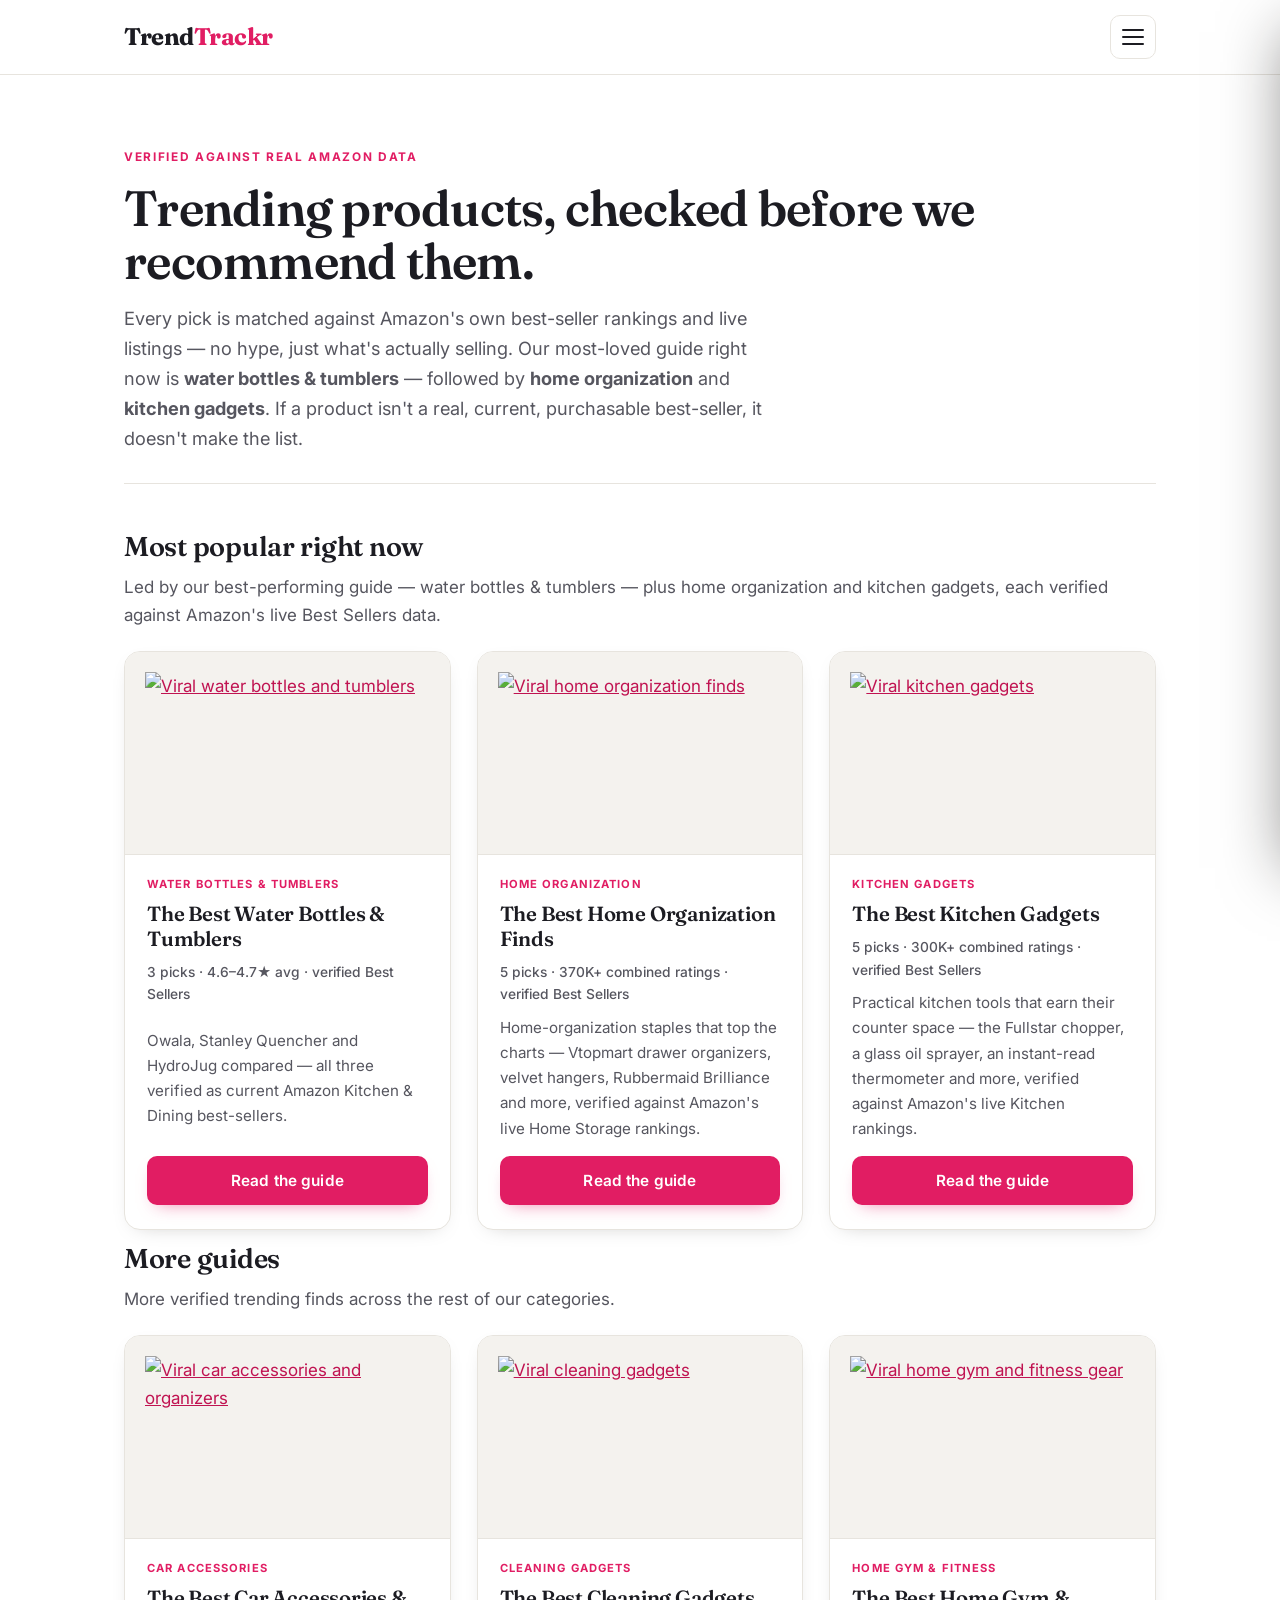
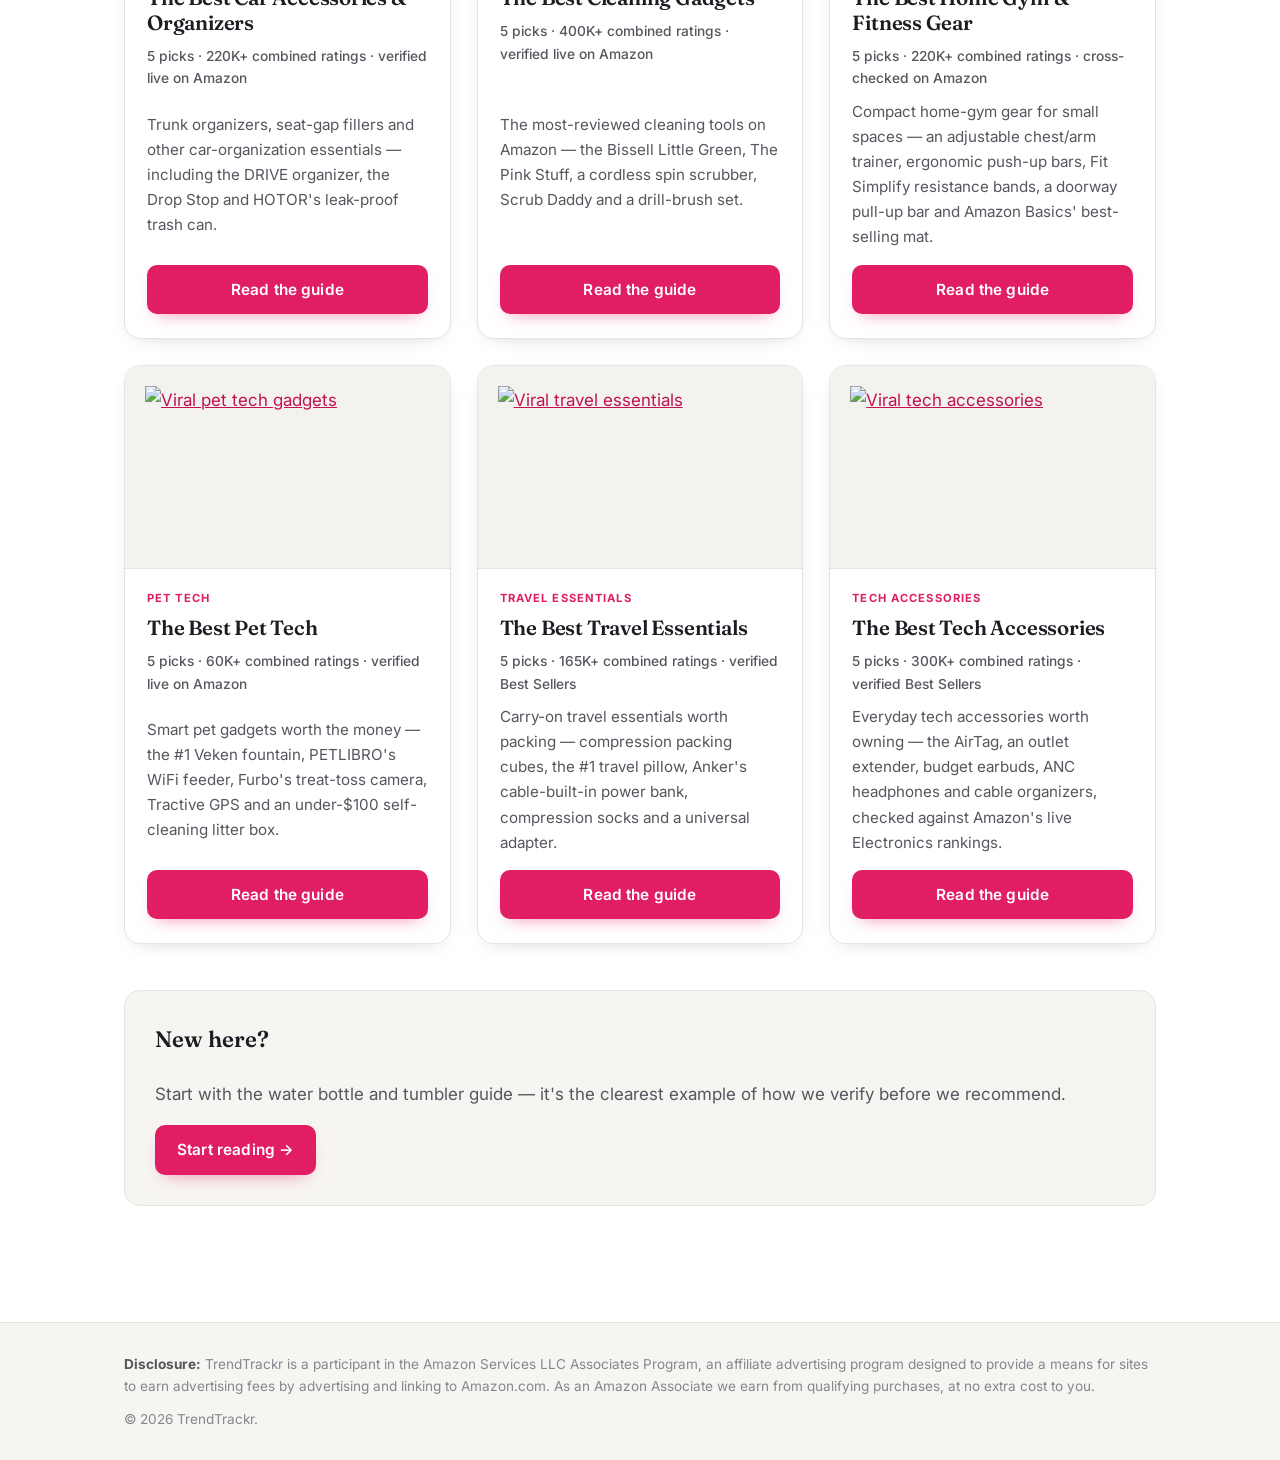
==== commit fc349c30: "Quiet-authority redesign (1/3: homepage + coordination note)" ====
--- a/index.html
+++ b/index.html
@@ -82,11 +82,11 @@
 <div class="hero">
 <span class="eyebrow">Verified against real Amazon data</span>
 <h1>Trending products, checked before we recommend them.</h1>
-<p>Every pick is matched against Amazon's own best-seller rankings and live listings — no hype, just what's actually selling. Our most-loved guide right now is <strong>viral water bottles &amp; tumblers</strong> — followed by <strong>home organization</strong> and <strong>kitchen gadgets</strong>. If a product isn't a real, current, purchasable best-seller, it doesn't make the list.</p>
+<p>Every pick is matched against Amazon's own best-seller rankings and live listings — no hype, just what's actually selling. Our most-loved guide right now is <strong>water bottles &amp; tumblers</strong> — followed by <strong>home organization</strong> and <strong>kitchen gadgets</strong>. If a product isn't a real, current, purchasable best-seller, it doesn't make the list.</p>
 </div>
 
 <div class="section-head">
-<h2>Most Popular Right Now</h2>
+<h2>Most popular right now</h2>
 <p style="color: var(--muted); margin: 4px 0 0;">Led by our best-performing guide — water bottles &amp; tumblers — plus home organization and kitchen gadgets, each verified against Amazon's live Best Sellers data.</p>
 </div>
 
@@ -96,7 +96,7 @@
 <a class="card-media" href="articles/best-viral-water-bottles-tumblers.html" onclick="ttTrack('article_click','water_bottles_card_image')"><img src="https://m.media-amazon.com/images/I/61Gvw0-b0eL._AC_SL500_.jpg" alt="Viral water bottles and tumblers" loading="lazy"></a>
 <div class="card-body">
 <span class="card-eyebrow">Water Bottles &amp; Tumblers</span>
-<a href="articles/best-viral-water-bottles-tumblers.html" style="color:inherit; text-decoration:none;" onclick="ttTrack('article_click','water_bottles_card_title')"><h3>Best TikTok-Viral Water Bottles &amp; Tumblers</h3></a>
+<a href="articles/best-viral-water-bottles-tumblers.html" style="color:inherit; text-decoration:none;" onclick="ttTrack('article_click','water_bottles_card_title')"><h3>The Best Water Bottles &amp; Tumblers</h3></a>
 <p class="rating">3 picks &middot; 4.6&ndash;4.7&#9733; avg &middot; verified Best Sellers</p>
 <p>Owala, Stanley Quencher and HydroJug compared — all three verified as current Amazon Kitchen &amp; Dining best-sellers.</p>
 <a class="btn" href="articles/best-viral-water-bottles-tumblers.html" onclick="ttTrack('article_click','water_bottles_card_button')">Read the guide</a>
@@ -106,7 +106,7 @@
 <a class="card-media" href="articles/best-tiktok-viral-home-organization.html" onclick="ttTrack('article_click','homeorg_card_image')"><img src="https://m.media-amazon.com/images/I/81yj%2BPUYVxL._AC_SL500_.jpg" alt="Viral home organization finds" loading="lazy"></a>
 <div class="card-body">
 <span class="card-eyebrow">Home Organization</span>
-<a href="articles/best-tiktok-viral-home-organization.html" style="color:inherit; text-decoration:none;" onclick="ttTrack('article_click','homeorg_card_title')"><h3>Best TikTok-Viral Home Organization Finds</h3></a>
+<a href="articles/best-tiktok-viral-home-organization.html" style="color:inherit; text-decoration:none;" onclick="ttTrack('article_click','homeorg_card_title')"><h3>The Best Home Organization Finds</h3></a>
 <p class="rating">5 picks &middot; 370K+ combined ratings &middot; verified Best Sellers</p>
 <p>Home-organization staples that top the charts — Vtopmart drawer organizers, velvet hangers, Rubbermaid Brilliance and more, verified against Amazon's live Home Storage rankings.</p>
 <a class="btn" href="articles/best-tiktok-viral-home-organization.html" onclick="ttTrack('article_click','homeorg_card_button')">Read the guide</a>
@@ -116,7 +116,7 @@
 <a class="card-media" href="articles/best-tiktok-viral-kitchen-gadgets.html" onclick="ttTrack('article_click','kitchen_card_image')"><img src="https://m.media-amazon.com/images/I/81GZZyozv-L._AC_SL500_.jpg" alt="Viral kitchen gadgets" loading="lazy"></a>
 <div class="card-body">
 <span class="card-eyebrow">Kitchen Gadgets</span>
-<a href="articles/best-tiktok-viral-kitchen-gadgets.html" style="color:inherit; text-decoration:none;" onclick="ttTrack('article_click','kitchen_card_title')"><h3>Best TikTok-Viral Kitchen Gadgets</h3></a>
+<a href="articles/best-tiktok-viral-kitchen-gadgets.html" style="color:inherit; text-decoration:none;" onclick="ttTrack('article_click','kitchen_card_title')"><h3>The Best Kitchen Gadgets</h3></a>
 <p class="rating">5 picks &middot; 300K+ combined ratings &middot; verified Best Sellers</p>
 <p>Practical kitchen tools that earn their counter space — the Fullstar chopper, a glass oil sprayer, an instant-read thermometer and more, verified against Amazon's live Kitchen rankings.</p>
 <a class="btn" href="articles/best-tiktok-viral-kitchen-gadgets.html" onclick="ttTrack('article_click','kitchen_card_button')">Read the guide</a>
@@ -125,8 +125,8 @@
 </div>
 
 <div class="section-head">
-<h2>More Guides</h2>
-<p style="color: var(--muted); margin: 4px 0 0;">More verified TikTok-viral finds across the rest of our categories.</p>
+<h2>More guides</h2>
+<p style="color: var(--muted); margin: 4px 0 0;">More verified trending finds across the rest of our categories.</p>
 </div>
 
 <div class="grid">
@@ -135,7 +135,7 @@
 <a class="card-media" href="articles/best-tiktok-viral-car-accessories.html" onclick="ttTrack('article_click','car_card_image')"><img src="https://m.media-amazon.com/images/I/71jSv9yNRZL._AC_SL500_.jpg" alt="Viral car accessories and organizers" loading="lazy"></a>
 <div class="card-body">
 <span class="card-eyebrow">Car Accessories</span>
-<a href="articles/best-tiktok-viral-car-accessories.html" style="color:inherit; text-decoration:none;" onclick="ttTrack('article_click','car_card_title')"><h3>Best TikTok-Viral Car Accessories &amp; Organizers</h3></a>
+<a href="articles/best-tiktok-viral-car-accessories.html" style="color:inherit; text-decoration:none;" onclick="ttTrack('article_click','car_card_title')"><h3>The Best Car Accessories &amp; Organizers</h3></a>
 <p class="rating">5 picks &middot; 220K+ combined ratings &middot; verified live on Amazon</p>
 <p>Trunk organizers, seat-gap fillers and other car-organization essentials — including the DRIVE organizer, the Drop Stop and HOTOR's leak-proof trash can.</p>
 <a class="btn" href="articles/best-tiktok-viral-car-accessories.html" onclick="ttTrack('article_click','car_card_button')">Read the guide</a>
@@ -145,7 +145,7 @@
 <a class="card-media" href="articles/best-tiktok-viral-cleaning-gadgets.html" onclick="ttTrack('article_click','cleaning_card_image')"><img src="https://m.media-amazon.com/images/I/717X5secGjL._AC_SL500_.jpg" alt="Viral cleaning gadgets" loading="lazy"></a>
 <div class="card-body">
 <span class="card-eyebrow">Cleaning Gadgets</span>
-<a href="articles/best-tiktok-viral-cleaning-gadgets.html" style="color:inherit; text-decoration:none;" onclick="ttTrack('article_click','cleaning_card_title')"><h3>Best TikTok-Viral Cleaning Gadgets</h3></a>
+<a href="articles/best-tiktok-viral-cleaning-gadgets.html" style="color:inherit; text-decoration:none;" onclick="ttTrack('article_click','cleaning_card_title')"><h3>The Best Cleaning Gadgets</h3></a>
 <p class="rating">5 picks &middot; 400K+ combined ratings &middot; verified live on Amazon</p>
 <p>The most-reviewed cleaning tools on Amazon — the Bissell Little Green, The Pink Stuff, a cordless spin scrubber, Scrub Daddy and a drill-brush set.</p>
 <a class="btn" href="articles/best-tiktok-viral-cleaning-gadgets.html" onclick="ttTrack('article_click','cleaning_card_button')">Read the guide</a>
@@ -155,7 +155,7 @@
 <a class="card-media" href="articles/best-tiktok-viral-home-gym-fitness.html" onclick="ttTrack('article_click','fitness_card_image')"><img src="https://m.media-amazon.com/images/I/71NjIdEF5jL._AC_SL500_.jpg" alt="Viral home gym and fitness gear" loading="lazy"></a>
 <div class="card-body">
 <span class="card-eyebrow">Home Gym &amp; Fitness</span>
-<a href="articles/best-tiktok-viral-home-gym-fitness.html" style="color:inherit; text-decoration:none;" onclick="ttTrack('article_click','fitness_card_title')"><h3>Best TikTok-Viral Home Gym &amp; Fitness Gear</h3></a>
+<a href="articles/best-tiktok-viral-home-gym-fitness.html" style="color:inherit; text-decoration:none;" onclick="ttTrack('article_click','fitness_card_title')"><h3>The Best Home Gym &amp; Fitness Gear</h3></a>
 <p class="rating">5 picks &middot; 220K+ combined ratings &middot; cross-checked on Amazon</p>
 <p>Compact home-gym gear for small spaces — an adjustable chest/arm trainer, ergonomic push-up bars, Fit Simplify resistance bands, a doorway pull-up bar and Amazon Basics' best-selling mat.</p>
 <a class="btn" href="articles/best-tiktok-viral-home-gym-fitness.html" onclick="ttTrack('article_click','fitness_card_button')">Read the guide</a>
@@ -165,7 +165,7 @@
 <a class="card-media" href="articles/best-tiktok-viral-pet-tech.html" onclick="ttTrack('article_click','pettech_card_image')"><img src="https://m.media-amazon.com/images/I/610vx-FyZUL._AC_SL500_.jpg" alt="Viral pet tech gadgets" loading="lazy"></a>
 <div class="card-body">
 <span class="card-eyebrow">Pet Tech</span>
-<a href="articles/best-tiktok-viral-pet-tech.html" style="color:inherit; text-decoration:none;" onclick="ttTrack('article_click','pettech_card_title')"><h3>Best TikTok-Viral Pet Tech</h3></a>
+<a href="articles/best-tiktok-viral-pet-tech.html" style="color:inherit; text-decoration:none;" onclick="ttTrack('article_click','pettech_card_title')"><h3>The Best Pet Tech</h3></a>
 <p class="rating">5 picks &middot; 60K+ combined ratings &middot; verified live on Amazon</p>
 <p>Smart pet gadgets worth the money — the #1 Veken fountain, PETLIBRO's WiFi feeder, Furbo's treat-toss camera, Tractive GPS and an under-$100 self-cleaning litter box.</p>
 <a class="btn" href="articles/best-tiktok-viral-pet-tech.html" onclick="ttTrack('article_click','pettech_card_button')">Read the guide</a>
@@ -175,7 +175,7 @@
 <a class="card-media" href="articles/best-tiktok-viral-travel-essentials.html" onclick="ttTrack('article_click','travel_card_image')"><img src="https://m.media-amazon.com/images/I/71QCzO1JwsL._AC_SL500_.jpg" alt="Viral travel essentials" loading="lazy"></a>
 <div class="card-body">
 <span class="card-eyebrow">Travel Essentials</span>
-<a href="articles/best-tiktok-viral-travel-essentials.html" style="color:inherit; text-decoration:none;" onclick="ttTrack('article_click','travel_card_title')"><h3>Best TikTok-Viral Travel Essentials</h3></a>
+<a href="articles/best-tiktok-viral-travel-essentials.html" style="color:inherit; text-decoration:none;" onclick="ttTrack('article_click','travel_card_title')"><h3>The Best Travel Essentials</h3></a>
 <p class="rating">5 picks &middot; 165K+ combined ratings &middot; verified Best Sellers</p>
 <p>Carry-on travel essentials worth packing — compression packing cubes, the #1 travel pillow, Anker's cable-built-in power bank, compression socks and a universal adapter.</p>
 <a class="btn" href="articles/best-tiktok-viral-travel-essentials.html" onclick="ttTrack('article_click','travel_card_button')">Read the guide</a>
@@ -185,7 +185,7 @@
 <a class="card-media" href="articles/best-tiktok-viral-tech-accessories.html" onclick="ttTrack('article_click','tech_card_image')"><img src="https://m.media-amazon.com/images/I/61Qd9Z9caRL._AC_SL500_.jpg" alt="Viral tech accessories" loading="lazy"></a>
 <div class="card-body">
 <span class="card-eyebrow">Tech Accessories</span>
-<a href="articles/best-tiktok-viral-tech-accessories.html" style="color:inherit; text-decoration:none;" onclick="ttTrack('article_click','tech_card_title')"><h3>Best TikTok-Viral Tech Accessories</h3></a>
+<a href="articles/best-tiktok-viral-tech-accessories.html" style="color:inherit; text-decoration:none;" onclick="ttTrack('article_click','tech_card_title')"><h3>The Best Tech Accessories</h3></a>
 <p class="rating">5 picks &middot; 300K+ combined ratings &middot; verified Best Sellers</p>
 <p>Everyday tech accessories worth owning — the AirTag, an outlet extender, budget earbuds, ANC headphones and cable organizers, checked against Amazon's live Electronics rankings.</p>
 <a class="btn" href="articles/best-tiktok-viral-tech-accessories.html" onclick="ttTrack('article_click','tech_card_button')">Read the guide</a>
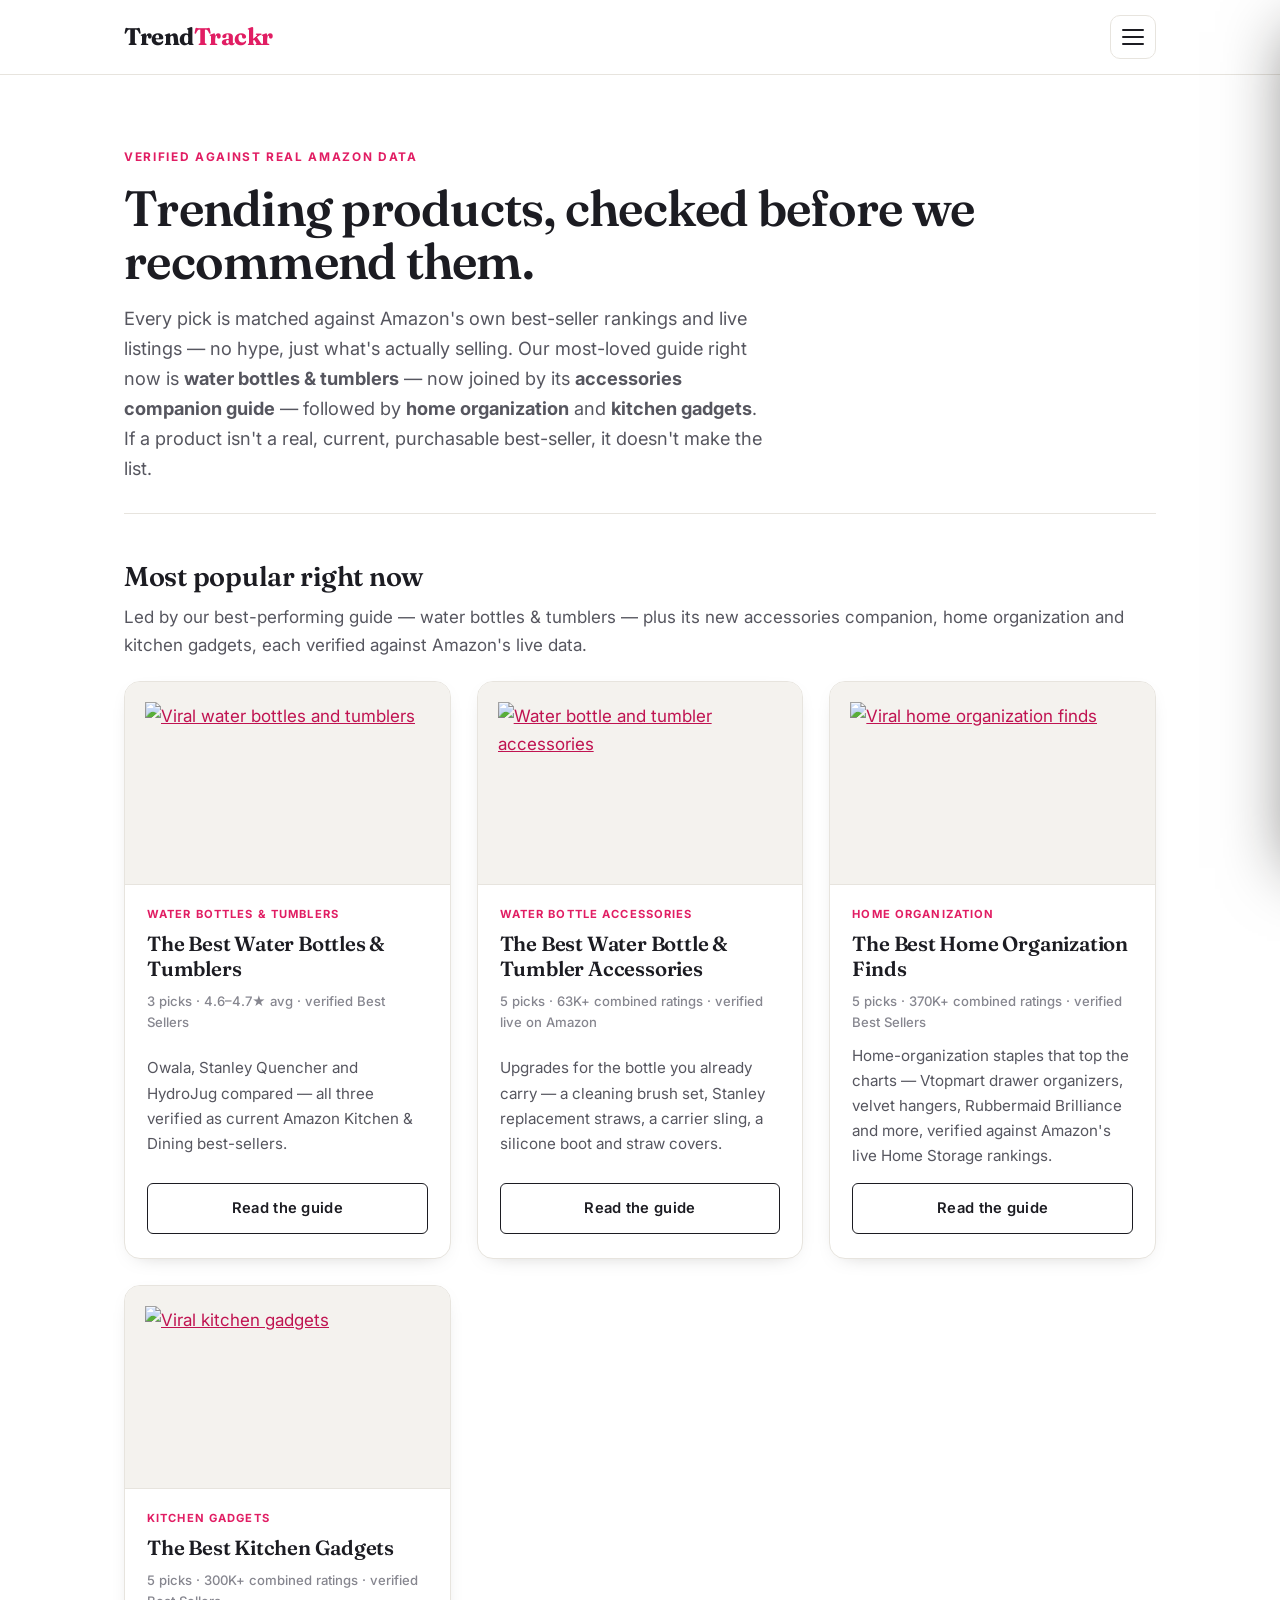
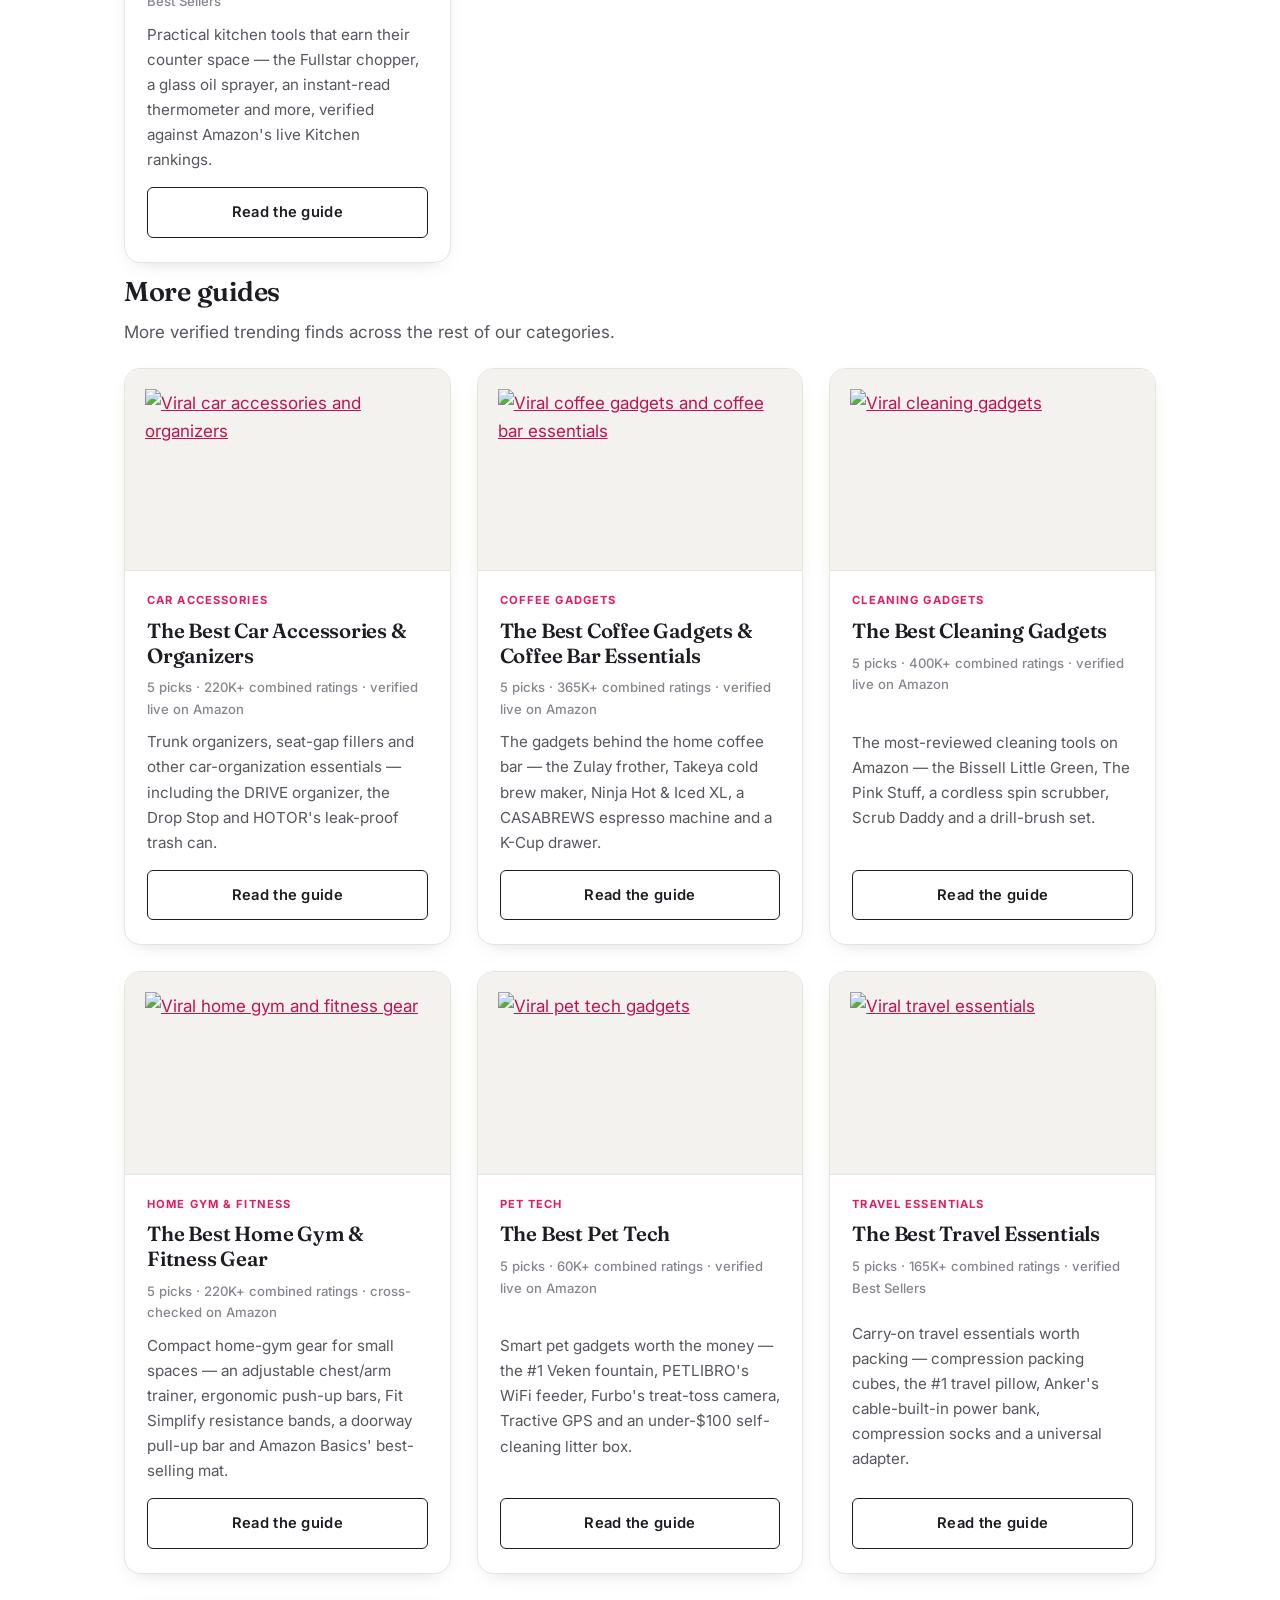
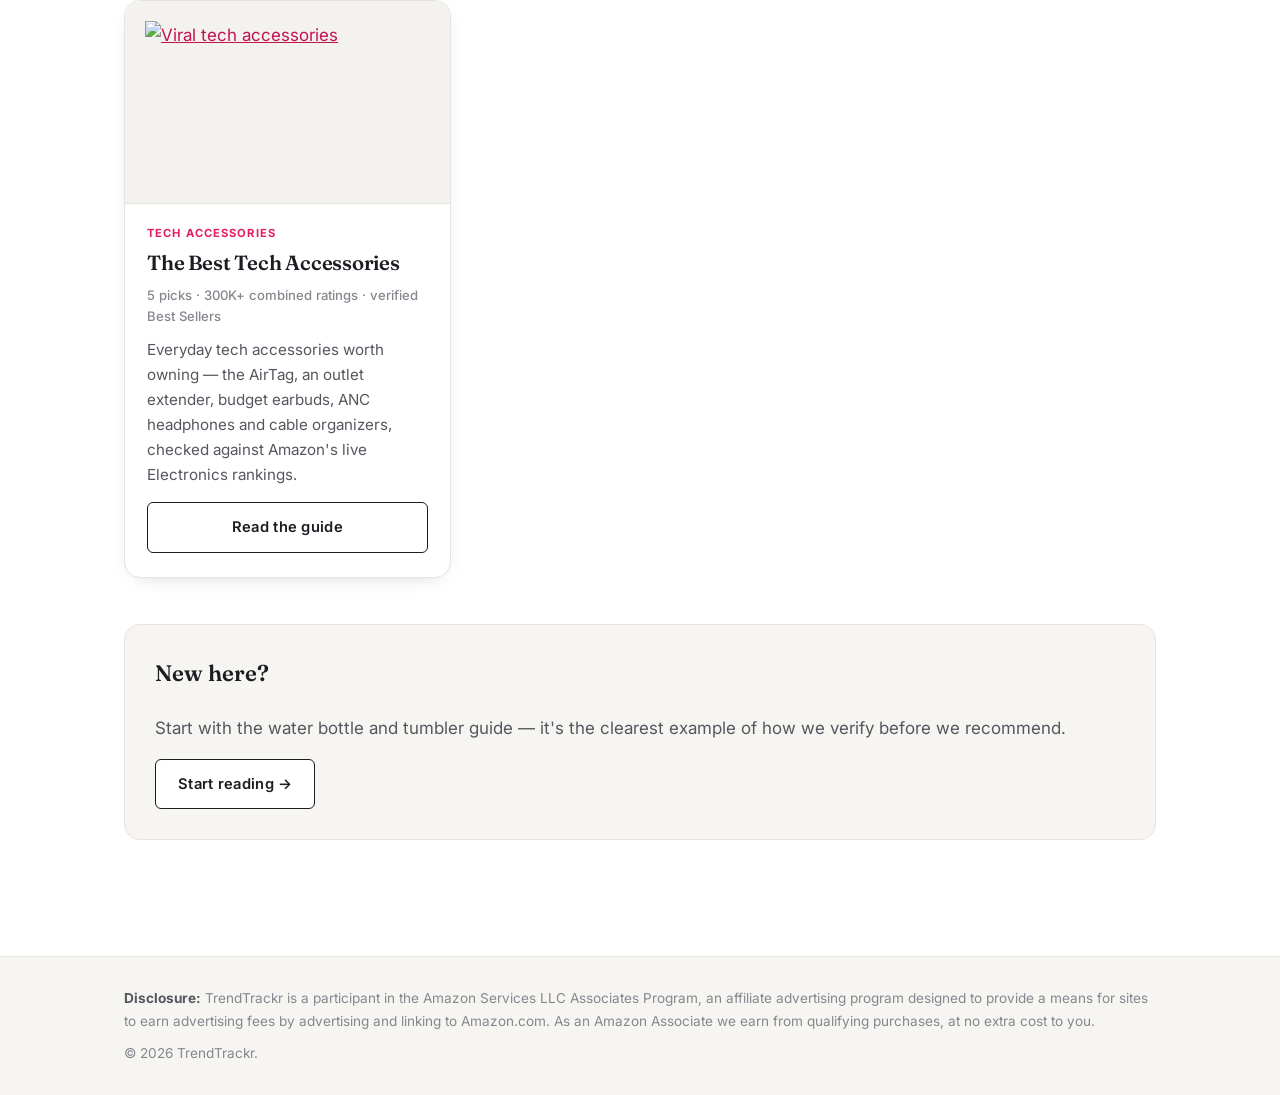
==== commit 1aa18738: "Accessories article: homepage card + nav + sitemap; restore coffee entries lost to stale-cache re-up" ====
--- a/index.html
+++ b/index.html
@@ -66,6 +66,7 @@
 <span class="nav-head">Browse guides</span>
 <a href="index.html">Home</a>
 <a href="articles/best-viral-water-bottles-tumblers.html">Water Bottles &amp; Tumblers</a>
+<a href="articles/best-water-bottle-accessories.html">Water Bottle Accessories</a>
 <a href="articles/best-tiktok-viral-home-organization.html">Home Organization</a>
 <a href="articles/best-tiktok-viral-kitchen-gadgets.html">Kitchen Gadgets</a>
 <a href="articles/best-tiktok-viral-tech-accessories.html">Tech Accessories</a>
@@ -74,6 +75,7 @@
 <a href="articles/best-tiktok-viral-home-gym-fitness.html">Home Gym &amp; Fitness</a>
 <a href="articles/best-tiktok-viral-cleaning-gadgets.html">Cleaning Gadgets</a>
 <a href="articles/best-tiktok-viral-car-accessories.html">Car Accessories</a>
+<a href="articles/best-tiktok-viral-coffee-gadgets.html">Coffee Gadgets</a>
 </nav>
 </div>
 </header>
@@ -82,12 +84,12 @@
 <div class="hero">
 <span class="eyebrow">Verified against real Amazon data</span>
 <h1>Trending products, checked before we recommend them.</h1>
-<p>Every pick is matched against Amazon's own best-seller rankings and live listings — no hype, just what's actually selling. Our most-loved guide right now is <strong>water bottles &amp; tumblers</strong> — followed by <strong>home organization</strong> and <strong>kitchen gadgets</strong>. If a product isn't a real, current, purchasable best-seller, it doesn't make the list.</p>
+<p>Every pick is matched against Amazon's own best-seller rankings and live listings — no hype, just what's actually selling. Our most-loved guide right now is <strong>water bottles &amp; tumblers</strong> — now joined by its <strong>accessories companion guide</strong> — followed by <strong>home organization</strong> and <strong>kitchen gadgets</strong>. If a product isn't a real, current, purchasable best-seller, it doesn't make the list.</p>
 </div>
 
 <div class="section-head">
 <h2>Most popular right now</h2>
-<p style="color: var(--muted); margin: 4px 0 0;">Led by our best-performing guide — water bottles &amp; tumblers — plus home organization and kitchen gadgets, each verified against Amazon's live Best Sellers data.</p>
+<p style="color: var(--muted); margin: 4px 0 0;">Led by our best-performing guide — water bottles &amp; tumblers — plus its new accessories companion, home organization and kitchen gadgets, each verified against Amazon's live data.</p>
 </div>
 
 <div class="grid">
@@ -103,6 +105,16 @@
 </div>
 </div>
 <div class="card">
+<a class="card-media" href="articles/best-water-bottle-accessories.html" onclick="ttTrack('article_click','wbacc_card_image')"><img src="https://m.media-amazon.com/images/I/71JAEr3GRXL._AC_SL500_.jpg" alt="Water bottle and tumbler accessories" loading="lazy"></a>
+<div class="card-body">
+<span class="card-eyebrow">Water Bottle Accessories</span>
+<a href="articles/best-water-bottle-accessories.html" style="color:inherit; text-decoration:none;" onclick="ttTrack('article_click','wbacc_card_title')"><h3>The Best Water Bottle &amp; Tumbler Accessories</h3></a>
+<p class="rating">5 picks &middot; 63K+ combined ratings &middot; verified live on Amazon</p>
+<p>Upgrades for the bottle you already carry — a cleaning brush set, Stanley replacement straws, a carrier sling, a silicone boot and straw covers.</p>
+<a class="btn" href="articles/best-water-bottle-accessories.html" onclick="ttTrack('article_click','wbacc_card_button')">Read the guide</a>
+</div>
+</div>
+<div class="card">
 <a class="card-media" href="articles/best-tiktok-viral-home-organization.html" onclick="ttTrack('article_click','homeorg_card_image')"><img src="https://m.media-amazon.com/images/I/81yj%2BPUYVxL._AC_SL500_.jpg" alt="Viral home organization finds" loading="lazy"></a>
 <div class="card-body">
 <span class="card-eyebrow">Home Organization</span>
@@ -142,6 +154,16 @@
 </div>
 </div>
 <div class="card">
+<a class="card-media" href="articles/best-tiktok-viral-coffee-gadgets.html" onclick="ttTrack('article_click','coffee_card_image')"><img src="https://m.media-amazon.com/images/I/811azKMn%2ByL._AC_SL500_.jpg" alt="Viral coffee gadgets and coffee bar essentials" loading="lazy"></a>
+<div class="card-body">
+<span class="card-eyebrow">Coffee Gadgets</span>
+<a href="articles/best-tiktok-viral-coffee-gadgets.html" style="color:inherit; text-decoration:none;" onclick="ttTrack('article_click','coffee_card_title')"><h3>The Best Coffee Gadgets &amp; Coffee Bar Essentials</h3></a>
+<p class="rating">5 picks &middot; 365K+ combined ratings &middot; verified live on Amazon</p>
+<p>The gadgets behind the home coffee bar — the Zulay frother, Takeya cold brew maker, Ninja Hot &amp; Iced XL, a CASABREWS espresso machine and a K-Cup drawer.</p>
+<a class="btn" href="articles/best-tiktok-viral-coffee-gadgets.html" onclick="ttTrack('article_click','coffee_card_button')">Read the guide</a>
+</div>
+</div>
+<div class="card">
 <a class="card-media" href="articles/best-tiktok-viral-cleaning-gadgets.html" onclick="ttTrack('article_click','cleaning_card_image')"><img src="https://m.media-amazon.com/images/I/717X5secGjL._AC_SL500_.jpg" alt="Viral cleaning gadgets" loading="lazy"></a>
 <div class="card-body">
 <span class="card-eyebrow">Cleaning Gadgets</span>
--- a/css/style.css
+++ b/css/style.css
@@ -196,15 +196,15 @@
 /* ---------- CTA buttons ---------- */
 .btn {
   display: inline-flex; align-items: center; justify-content: center; gap: 8px;
-  background: var(--cta); color: var(--cta-ink);
+  background: #fff; color: var(--ink);
   text-decoration: none; font-family: var(--sans); font-weight: 600;
-  padding: 12px 22px; border-radius: 10px; font-size: 0.96rem;
-  text-align: center; min-height: 46px; border: 0; cursor: pointer;
-  letter-spacing: 0.01em; box-shadow: 0 8px 18px -10px rgba(225,29,99,0.6);
-  transition: transform .15s ease, filter .15s ease, box-shadow .15s ease;
-}
-.btn:hover { transform: translateY(-2px); filter: brightness(1.04); box-shadow: 0 12px 22px -10px rgba(225,29,99,0.65); }
-.btn:active { transform: translateY(0); }
+  padding: 12px 22px; border-radius: 6px; font-size: 0.92rem;
+  text-align: center; min-height: 46px; border: 1.5px solid var(--ink); cursor: pointer;
+  letter-spacing: 0.02em;
+  transition: background .15s ease, color .15s ease;
+}
+.btn:hover { background: var(--ink); color: #fff; }
+.btn:active { transform: translateY(1px); }
 .btn--block { width: 100%; }
 .btn--sm { padding: 9px 15px; min-height: 40px; font-size: 0.86rem; border-radius: 9px; box-shadow: none; }
 .btn--ghost {
@@ -215,14 +215,12 @@
 
 /* ---------- Award badges ---------- */
 .badge {
-  display: inline-block; font-family: var(--sans); font-size: 0.68rem; font-weight: 800;
-  letter-spacing: 0.05em; text-transform: uppercase; padding: 4px 11px; border-radius: 999px;
-  color: #fff; background: var(--ink); vertical-align: middle;
-}
-.badge--overall { background: var(--brand); color: #fff; }
-.badge--premium { background: var(--brand-2); color: #fff; }
-.badge--value   { background: #1f7a46; color: #fff; }
-.badge--budget  { background: #5a54d6; color: #fff; }
+  display: inline-block; font-family: var(--sans); font-size: 0.72rem; font-weight: 700;
+  letter-spacing: 0.12em; text-transform: uppercase; padding: 0 0 3px;
+  color: var(--muted); background: transparent; vertical-align: middle;
+  border-bottom: 2px solid var(--ink);
+}
+.badge--overall, .badge--premium, .badge--value, .badge--budget { background: transparent; color: var(--muted); }
 
 /* ---------- Quick Picks ---------- */
 section.quick-picks {
@@ -253,9 +251,9 @@
 section.quick-picks a { color: var(--ink); text-decoration: none; font-weight: 600; }
 section.quick-picks a:hover { color: var(--brand-ink); }
 .qp-label {
-  display: inline-block; background: var(--gold); color: #3a2a00;
-  font-size: 0.7rem; font-weight: 800; padding: 3px 10px; border-radius: 999px;
-  margin-right: 6px; text-transform: uppercase; letter-spacing: 0.03em;
+  display: inline-block; background: transparent; color: var(--muted);
+  font-size: 0.7rem; font-weight: 700; padding: 0;
+  margin-right: 6px; text-transform: uppercase; letter-spacing: 0.1em;
 }
 
 /* ---------- Comparison table ---------- */
@@ -294,19 +292,19 @@
 .product-media img { width: 100%; height: 100%; object-fit: contain; padding: 22px; }
 .product-body { min-width: 0; }
 
-.product .rank { color: var(--muted-2); font-weight: 800; font-size: 0.9rem; margin-right: 4px; }
+.product .rank { display: none; }
 .pick-tag {
-  display: inline-block; background: var(--brand-2);
-  color: #fff; font-family: var(--sans); font-weight: 800; font-size: 0.72rem; padding: 4px 12px;
-  border-radius: 999px; margin-bottom: 12px; text-transform: uppercase; letter-spacing: 0.04em;
+  display: inline-block; background: transparent;
+  color: var(--muted); font-family: var(--sans); font-weight: 700; font-size: 0.72rem; padding: 0 0 3px;
+  border-bottom: 2px solid var(--ink); margin-bottom: 12px; text-transform: uppercase; letter-spacing: 0.12em;
 }
 .product h3 { font-family: var(--serif); font-weight: 600; margin: 12px 0 8px; font-size: 1.5rem; line-height: 1.18; letter-spacing: -0.01em; color: var(--ink); }
 .product-body > .rank + .badge { margin-bottom: 0; }
 .rating { color: var(--muted); font-size: 0.92rem; margin-bottom: 14px; font-weight: 500; }
 .rating .stars, .rating::first-letter { }
 .rating { }
-.product .rating { color: var(--gold); font-weight: 700; }
-.product .rating .rating-count { color: var(--muted); font-weight: 500; }
+.product .rating { color: var(--muted); font-weight: 600; font-size: 0.88rem; }
+.product .rating .rating-count { color: var(--muted-2); font-weight: 500; }
 .verdict {
   color: var(--ink); font-size: 1.12rem; font-weight: 500; margin: 0 0 14px;
   font-family: var(--serif); font-style: italic; line-height: 1.4;
@@ -315,11 +313,7 @@
 
 .pros-cons { display: grid; grid-template-columns: 1fr 1fr; gap: 14px; margin: 18px 0; }
 .pros, .cons { background: var(--bg-alt); border: 1px solid var(--border); border-radius: var(--radius-sm); padding: 14px 16px; }
-.pros { border-left: 3px solid #1f7a46; }
-.cons { border-left: 3px solid var(--brand); }
-.pros h4, .cons h4 { font-family: var(--sans); font-size: 0.74rem; text-transform: uppercase; letter-spacing: 0.06em; margin: 0 0 8px; }
-.pros h4 { color: #1f7a46; }
-.cons h4 { color: var(--brand-ink); }
+.pros h4, .cons h4 { font-family: var(--sans); font-size: 0.74rem; text-transform: uppercase; letter-spacing: 0.1em; margin: 0 0 8px; color: var(--ink); }
 .pros ul, .cons ul { margin: 0; padding-left: 18px; color: var(--muted); font-size: 0.92rem; }
 .pros li, .cons li { margin-bottom: 5px; }
 
@@ -379,3 +373,32 @@
   .qp-grid { grid-template-columns: 1fr 1fr; }
   .btn { width: 100%; }
 }
+
+/* ---------- v3 "quiet authority" additions (Wirecutter/Strategist study) ---------- */
+
+/* thick editorial rule above article section headings */
+.how-we-picked h2, article h2.section {
+  border-top: 3px solid var(--ink); padding-top: 14px;
+}
+
+/* "What makes a good pick" criteria box */
+.criteria {
+  background: var(--bg-alt); border: 1px solid var(--border); border-radius: var(--radius);
+  padding: 24px 26px 16px; margin: 6px 0 36px;
+}
+.criteria > h2 {
+  font-family: var(--serif); font-weight: 600; font-size: 1.3rem;
+  margin: 0 0 16px; color: var(--ink);
+}
+.criteria-grid { display: grid; grid-template-columns: 1fr 1fr; gap: 6px 28px; }
+.criterion { padding: 0 0 12px; }
+.criterion h4 {
+  font-family: var(--sans); font-size: 0.95rem; font-weight: 700; margin: 0 0 4px;
+  color: var(--ink); display: flex; align-items: baseline; gap: 8px;
+}
+.criterion h4::before { content: "\2713"; color: var(--brand-2); font-weight: 800; }
+.criterion p { color: var(--muted); font-size: 0.9rem; margin: 0; line-height: 1.5; }
+@media (max-width: 600px) { .criteria-grid { grid-template-columns: 1fr; } }
+
+/* quieter star row on homepage cards */
+.card .rating { font-size: 0.82rem; color: var(--muted-2); }
